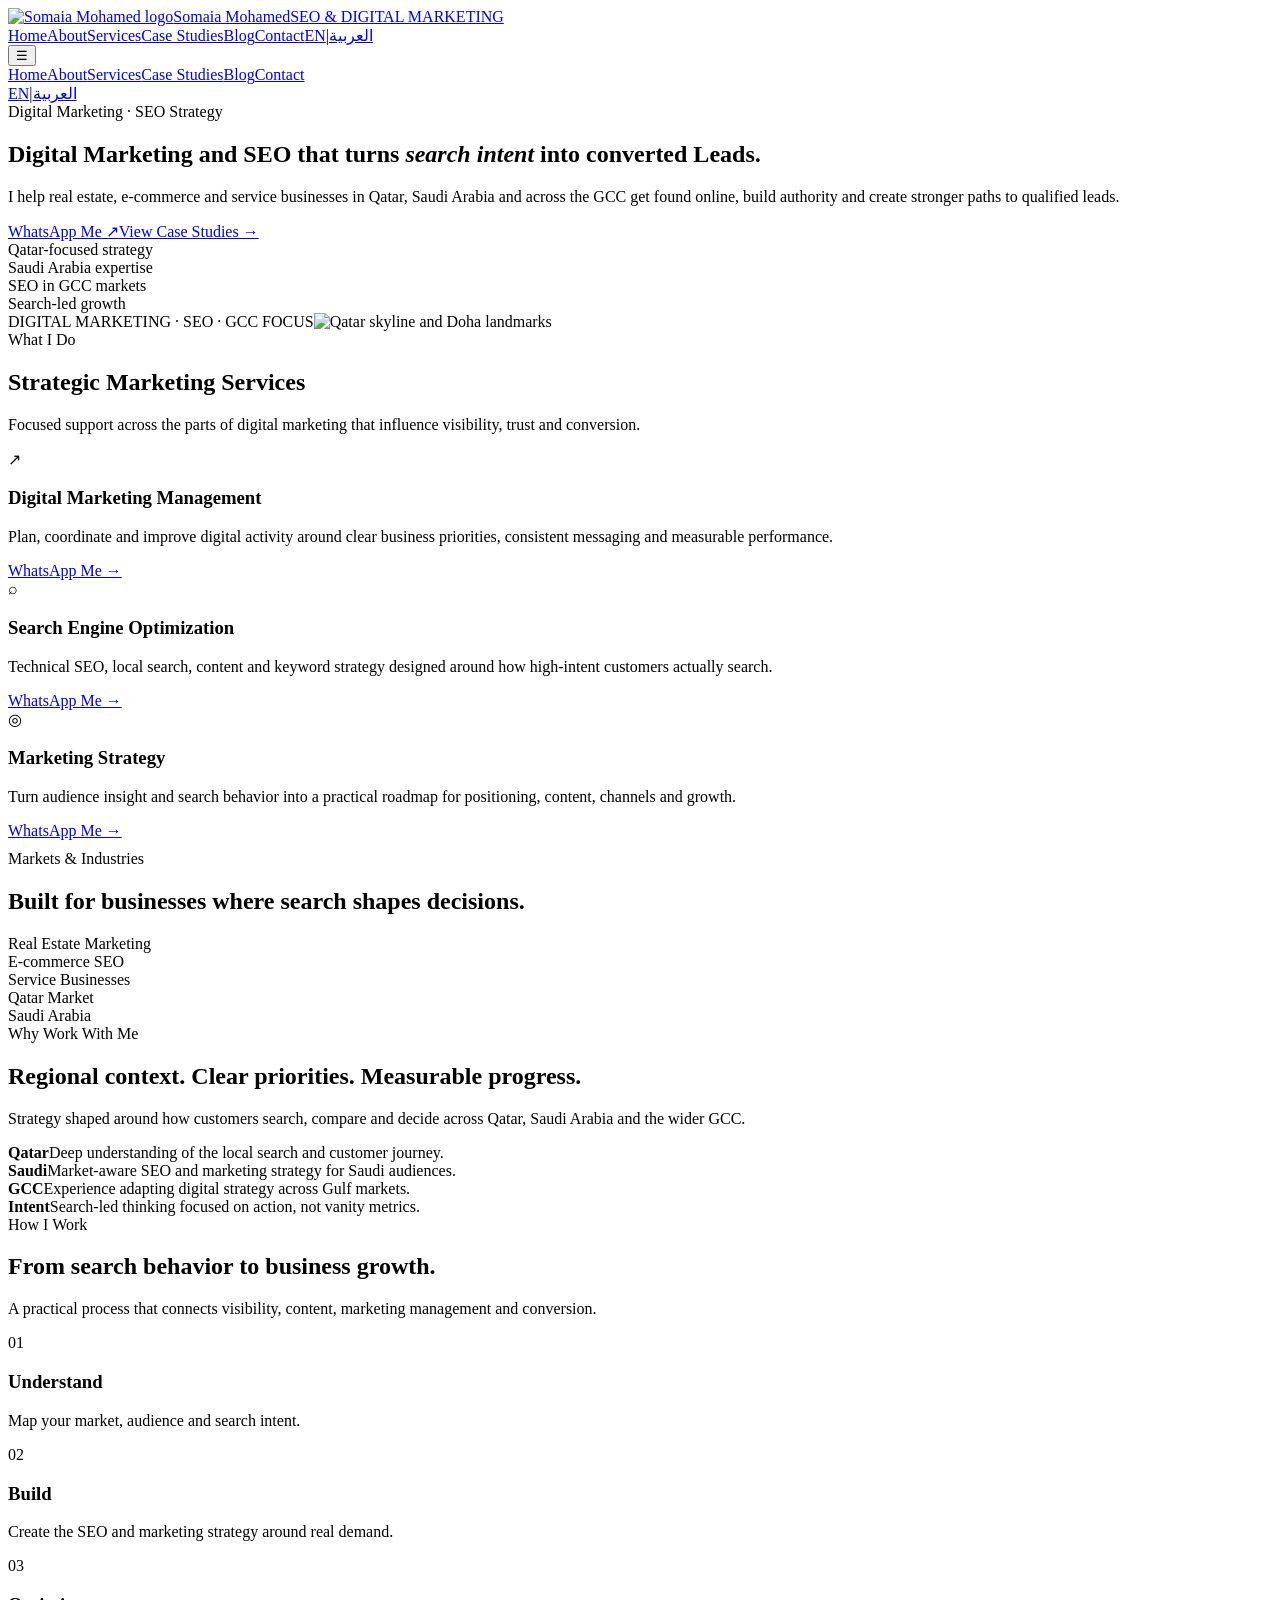
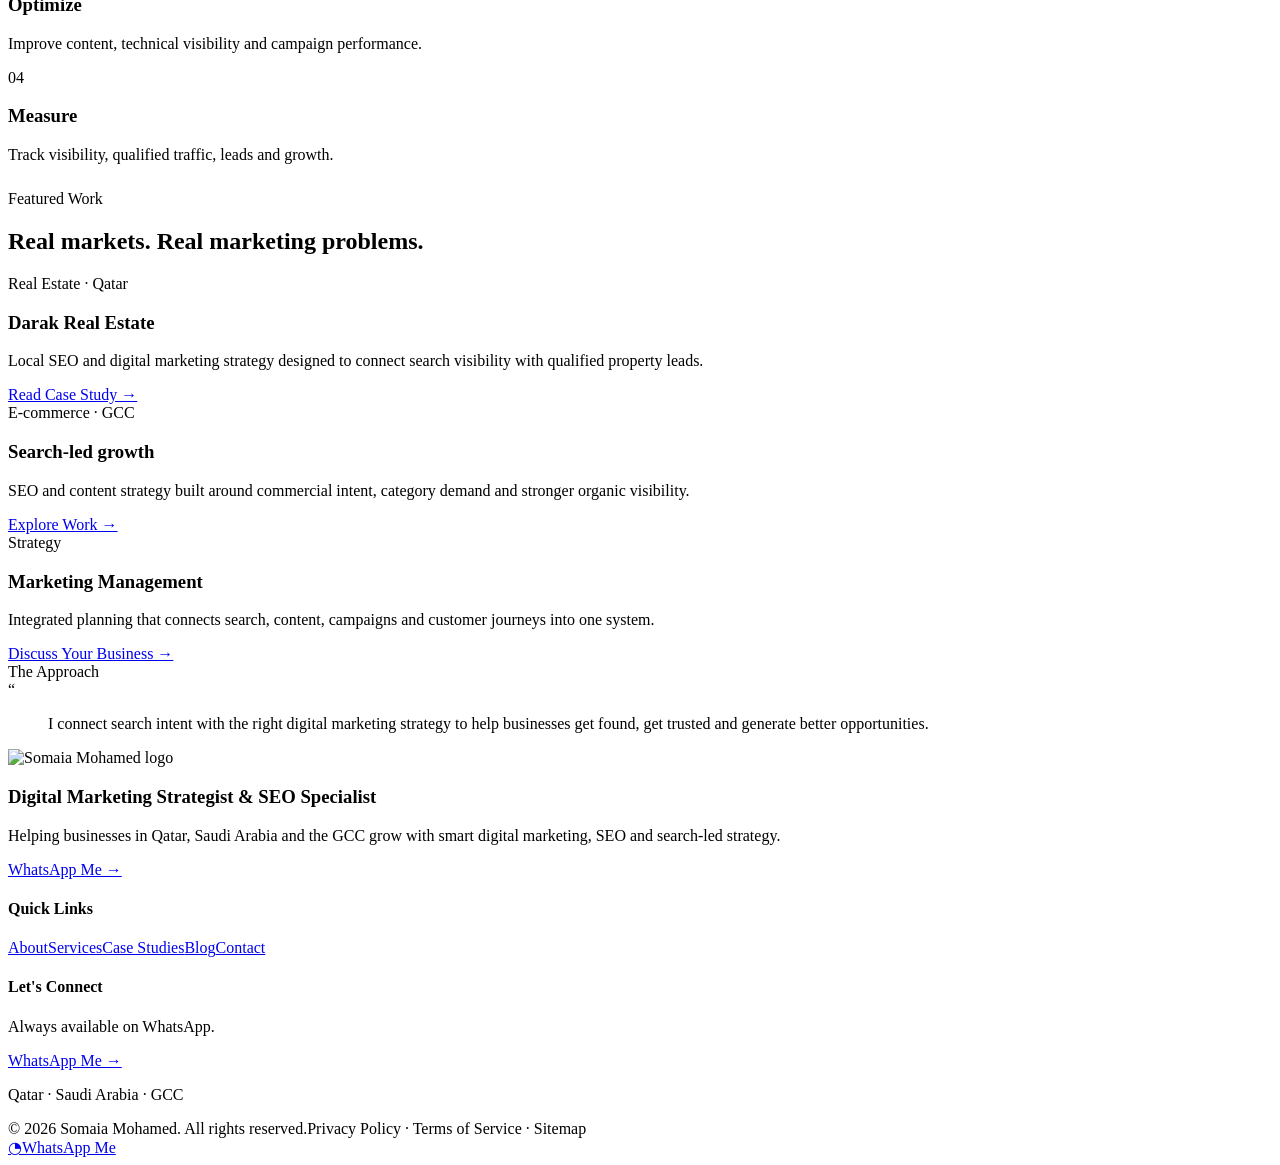
==== index.html @ 25e23358 "Add files via upload" ====
<!DOCTYPE html>
<html dir="ltr" lang="en"><head><meta charset="utf-8"/><meta content="width=device-width,initial-scale=1" name="viewport"/><title>Somaia Mohamed · Digital Marketing &amp; SEO</title><meta content="Digital Marketing Specialist experienced in Qatar and Saudi Arabia. SEO in GCC, real estate marketing, e-commerce SEO and marketing management focused on search intent and qualified leads." name="description"/><meta content="e24Axtdung1teUWZf1B8F5zy9ya158HYqXwpYfRYWtg" name="google-site-verification"/><link href="https://fonts.googleapis.com" rel="preconnect"/><link crossorigin="" href="https://fonts.gstatic.com" rel="preconnect"/><link href="https://fonts.googleapis.com/css2?family=Cormorant+Garamond:wght@500;600;700&amp;family=Manrope:wght@400;500;600;700&amp;family=Noto+Kufi+Arabic:wght@400;500;600;700&amp;family=Noto+Naskh+Arabic:wght@500;600;700&amp;display=swap" rel="stylesheet"/><link href="assets/style.css" rel="stylesheet"/></head><body class="ltr page-home">
<header class="site-header"><div class="container header-inner">
<a aria-label="Somaia Mohamed" class="brand" href="index.html"><img alt="Somaia Mohamed logo" src="assets/logo.png"/><span class="brand-copy"><span class="brand-name">Somaia Mohamed</span><span class="brand-sub">SEO &amp; DIGITAL MARKETING</span></span></a>
<nav class="desktop-nav"><a class="active" href="index.html">Home</a><a class="" href="about.html">About</a><a class="" href="services.html">Services</a><a class="" href="case-studies.html">Case Studies</a><a class="" href="blog.html">Blog</a><a class="" href="contact.html">Contact</a><span class="lang"><a class="active" href="index.html">EN</a><span class="sep">|</span><a href="ar/index.html">العربية</a></span></nav><button aria-expanded="false" aria-label="Open menu" class="menu-trigger">☰</button></div>
<nav class="mobile-nav"><a class="active" href="index.html">Home</a><a class="" href="about.html">About</a><a class="" href="services.html">Services</a><a class="" href="case-studies.html">Case Studies</a><a class="" href="blog.html">Blog</a><a class="" href="contact.html">Contact</a><div class="mobile-lang"><a href="index.html">EN</a><span>|</span><a href="ar/index.html">العربية</a></div></nav></header>
<main>
<section class="hero"><div class="container hero-grid">
<div class="hero-copy reveal"><span class="eyebrow">Digital Marketing · SEO Strategy</span>
<h1>Digital Marketing and SEO that turns <em>search intent</em> into converted Leads.</h1>
<p class="lede">I help real estate, e-commerce and service businesses in Qatar, Saudi Arabia and across the GCC get found online, build authority and create stronger paths to qualified leads.</p>
<div class="hero-actions"><a class="btn btn-gold" href="https://wa.me/201145654675" rel="noopener" target="_blank">WhatsApp Me ↗</a><a class="btn-link" href="case-studies.html">View Case Studies →</a></div>
<div class="quick-strip"><div><span class="dot"></span>Qatar-focused strategy</div><div><span class="dot"></span>Saudi Arabia expertise</div><div><span class="dot"></span>SEO in GCC markets</div><div><span class="dot"></span>Search-led growth</div></div>
</div>
<div class="hero-visual reveal delay-2"><span class="orbit-label">DIGITAL MARKETING · SEO · GCC FOCUS</span><img alt="Qatar skyline and Doha landmarks" src="assets/qatar-evening.jpg"/></div>
</div></section>
<section class="section reveal"><div class="container"><div class="section-head"><span class="eyebrow">What I Do</span><h2>Strategic Marketing Services</h2><p>Focused support across the parts of digital marketing that influence visibility, trust and conversion.</p></div>
<div class="cards">
<article class="card reveal"><div class="card-icon">↗</div><h3>Digital Marketing Management</h3><p>Plan, coordinate and improve digital activity around clear business priorities, consistent messaging and measurable performance.</p><a class="card-link" href="https://wa.me/201145654675" rel="noopener" target="_blank">WhatsApp Me →</a></article>
<article class="card reveal delay-1"><div class="card-icon">⌕</div><h3>Search Engine Optimization</h3><p>Technical SEO, local search, content and keyword strategy designed around how high-intent customers actually search.</p><a class="card-link" href="https://wa.me/201145654675" rel="noopener" target="_blank">WhatsApp Me →</a></article>
<article class="card reveal delay-2"><div class="card-icon">◎</div><h3>Marketing Strategy</h3><p>Turn audience insight and search behavior into a practical roadmap for positioning, content, channels and growth.</p><a class="card-link" href="https://wa.me/201145654675" rel="noopener" target="_blank">WhatsApp Me →</a></article>
</div></div></section>
<section class="section" style="padding-top:10px"><div class="container"><div class="section-head"><span class="eyebrow">Markets &amp; Industries</span><h2>Built for businesses where search shapes decisions.</h2></div>
<div class="industry-grid reveal"><div class="industry">Real Estate Marketing</div><div class="industry">E-commerce SEO</div><div class="industry">Service Businesses</div><div class="industry">Qatar Market</div><div class="industry">Saudi Arabia</div></div></div></section>
<section class="section dark-section"><div class="container"><div class="section-head reveal"><span class="eyebrow">Why Work With Me</span><h2>Regional context. Clear priorities. Measurable progress.</h2><p>Strategy shaped around how customers search, compare and decide across Qatar, Saudi Arabia and the wider GCC.</p></div>
<div class="stats reveal"><div class="stat"><strong>Qatar</strong><span>Deep understanding of the local search and customer journey.</span></div><div class="stat"><strong>Saudi</strong><span>Market-aware SEO and marketing strategy for Saudi audiences.</span></div><div class="stat"><strong>GCC</strong><span>Experience adapting digital strategy across Gulf markets.</span></div><div class="stat"><strong>Intent</strong><span>Search-led thinking focused on action, not vanity metrics.</span></div></div></div></section>
<section class="section reveal"><div class="container"><div class="section-head"><span class="eyebrow">How I Work</span><h2>From search behavior to business growth.</h2><p>A practical process that connects visibility, content, marketing management and conversion.</p></div>
<div class="process"><div class="process-item"><span class="process-num">01</span><h3>Understand</h3><p>Map your market, audience and search intent.</p></div><div class="process-item"><span class="process-num">02</span><h3>Build</h3><p>Create the SEO and marketing strategy around real demand.</p></div><div class="process-item"><span class="process-num">03</span><h3>Optimize</h3><p>Improve content, technical visibility and campaign performance.</p></div><div class="process-item"><span class="process-num">04</span><h3>Measure</h3><p>Track visibility, qualified traffic, leads and growth.</p></div></div></div></section>
<section class="section" style="padding-top:10px"><div class="container"><div class="section-head reveal"><span class="eyebrow">Featured Work</span><h2>Real markets. Real marketing problems.</h2></div><div class="case-grid">
<article class="case-card reveal"><span class="tag">Real Estate · Qatar</span><h3>Darak Real Estate</h3><p>Local SEO and digital marketing strategy designed to connect search visibility with qualified property leads.</p><a class="card-link" href="case-studies.html">Read Case Study →</a></article>
<article class="case-card reveal delay-1"><span class="tag">E-commerce · GCC</span><h3>Search-led growth</h3><p>SEO and content strategy built around commercial intent, category demand and stronger organic visibility.</p><a class="card-link" href="case-studies.html">Explore Work →</a></article>
<article class="case-card reveal delay-2"><span class="tag">Strategy</span><h3>Marketing Management</h3><p>Integrated planning that connects search, content, campaigns and customer journeys into one system.</p><a class="card-link" href="contact.html">Discuss Your Business →</a></article>
</div></div></section>
<section class="section"><div class="container"><div class="quote-panel reveal"><div><span class="eyebrow">The Approach</span><div class="quote-mark">“</div></div><blockquote>I connect search intent with the right digital marketing strategy to help businesses get found, get trusted and generate better opportunities.</blockquote></div></div></section>
</main><footer class="footer"><div class="container footer-main">
<div class="footer-brand"><img alt="Somaia Mohamed logo" src="assets/logo.png"/><h3>Digital Marketing Strategist &amp; SEO Specialist</h3><p>Helping businesses in Qatar, Saudi Arabia and the GCC grow with smart digital marketing, SEO and search-led strategy.</p><a class="footer-whatsapp" href="https://wa.me/201145654675" rel="noopener" target="_blank">WhatsApp Me →</a></div>
<div><h4>Quick Links</h4><div class="footer-links"><a href="about.html">About</a><a href="services.html">Services</a><a href="case-studies.html">Case Studies</a><a href="blog.html">Blog</a><a href="contact.html">Contact</a></div></div>
<div><h4>Let's Connect</h4><p>Always available on WhatsApp.</p><a class="footer-whatsapp" href="https://wa.me/201145654675" rel="noopener" target="_blank">WhatsApp Me →</a><p>Qatar · Saudi Arabia · GCC</p></div>
</div><div class="footer-bottom"><div class="container"><span>© 2026 Somaia Mohamed. All rights reserved.</span><span>Privacy Policy · Terms of Service · Sitemap</span></div></div></footer>
<a aria-label="Contact Now on WhatsApp" class="floating-contact" href="https://wa.me/201145654675" rel="noopener" target="_blank"><span class="wa">◔</span><span>WhatsApp Me</span></a>
<script defer="True" src="assets/script.js"></script></body></html>
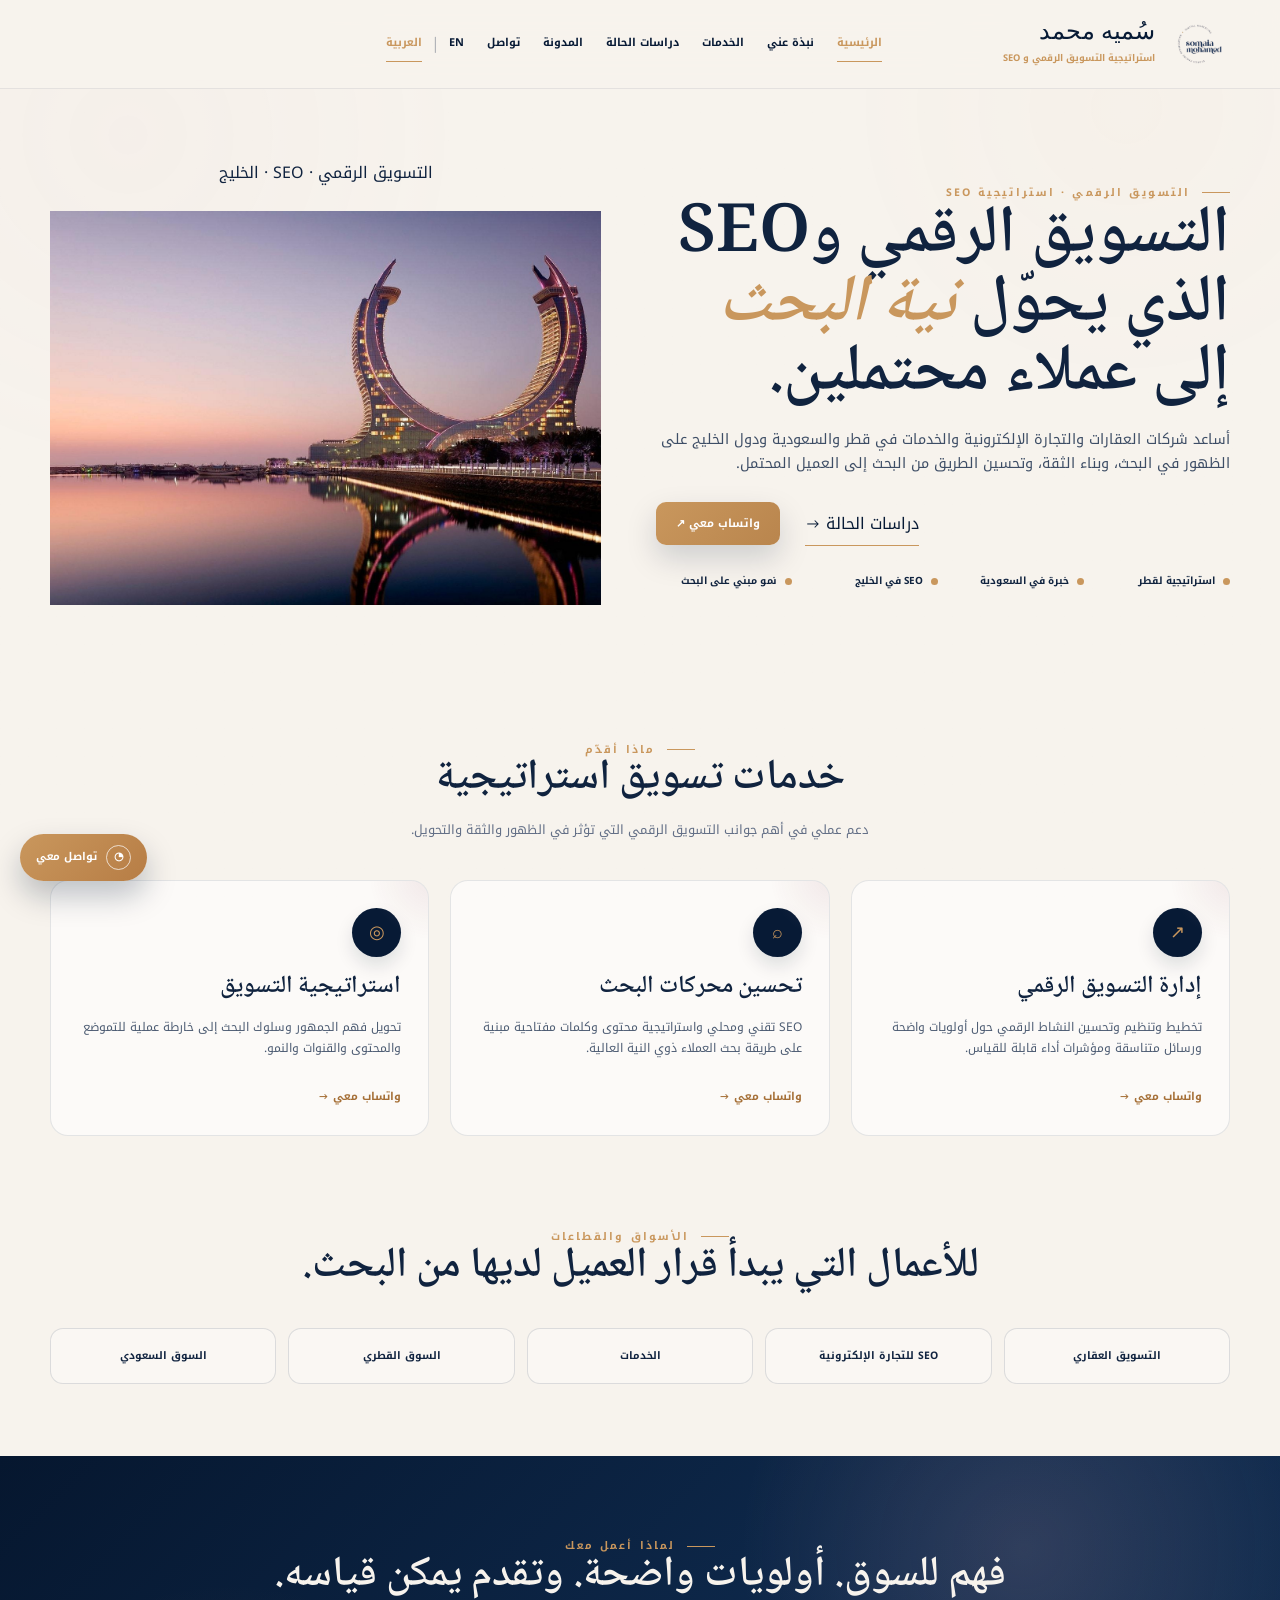
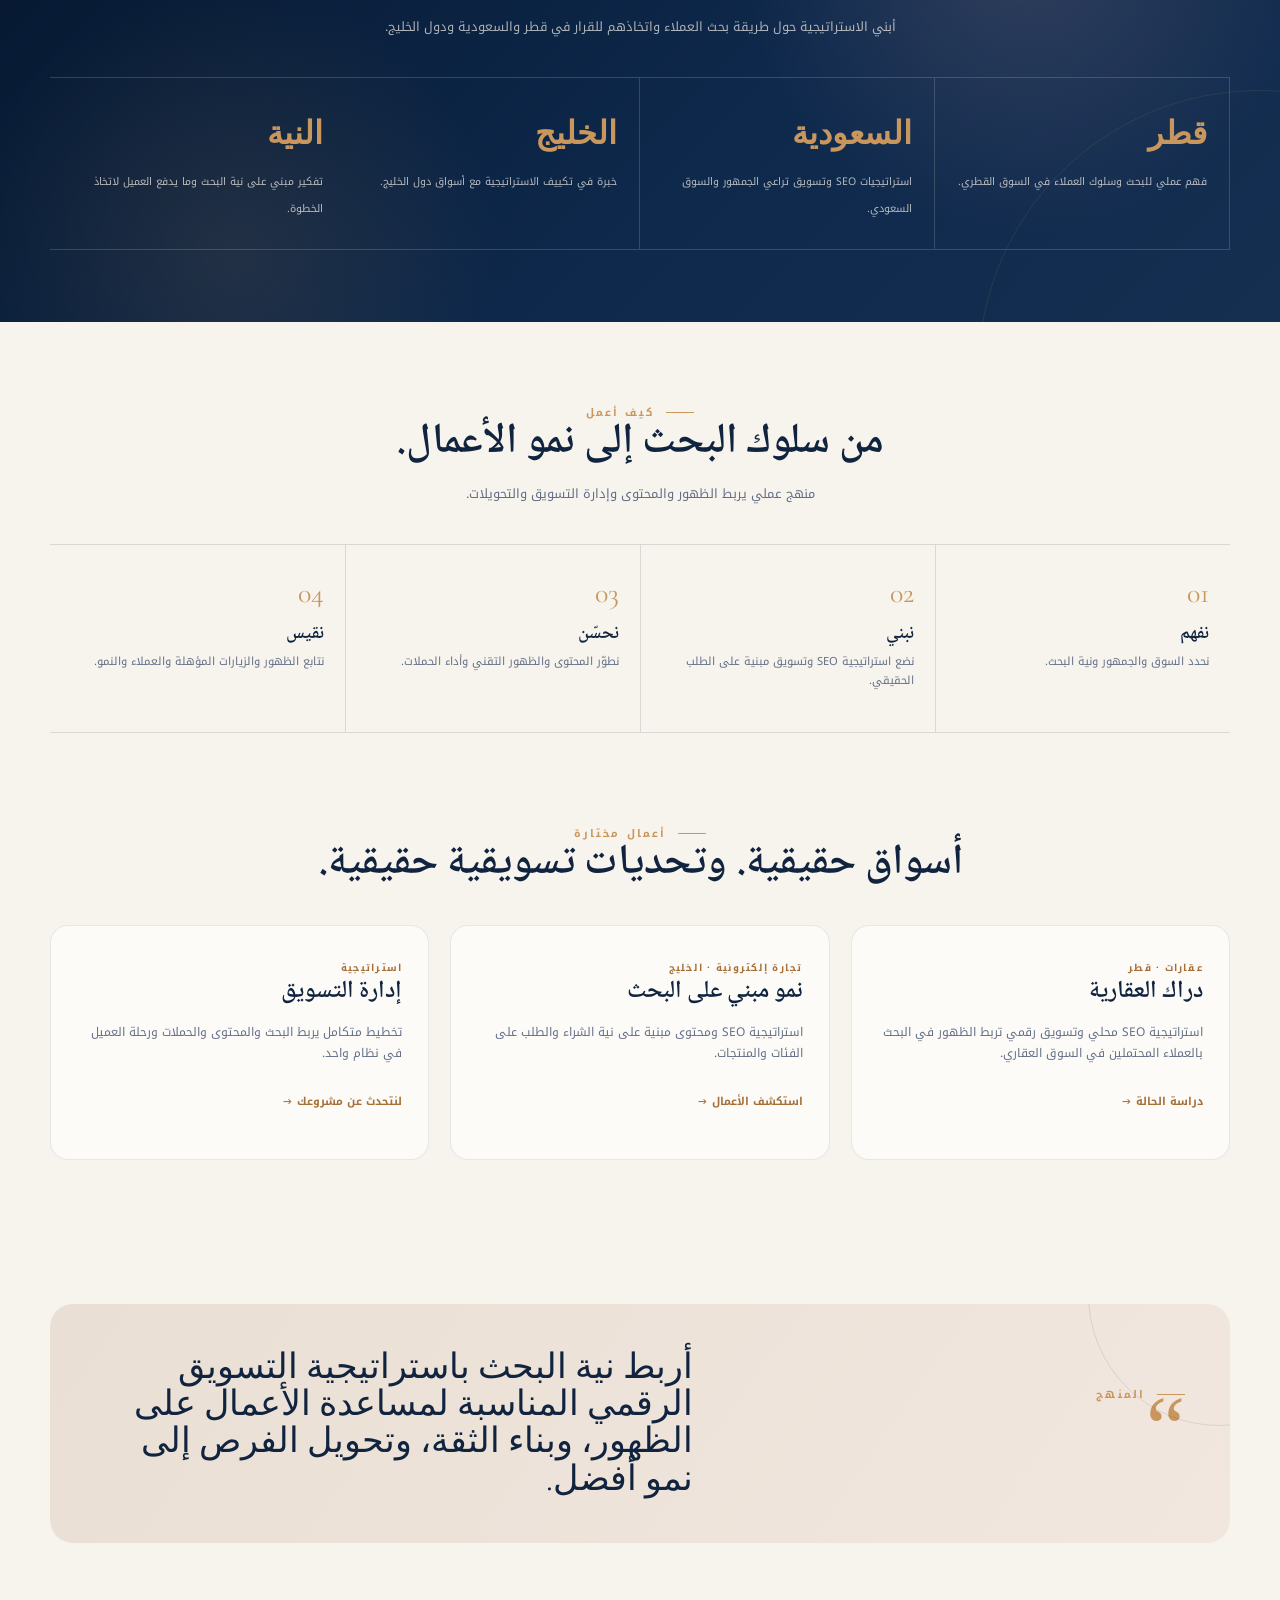
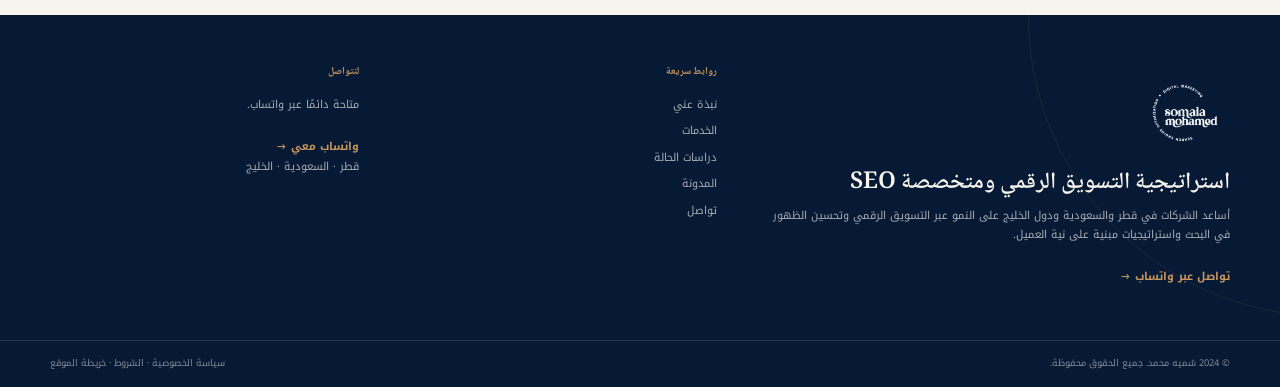
==== commit e09e8e3f: "Add files via upload" ====
--- a/index.html
+++ b/index.html
@@ -1,41 +1,69 @@
 <!DOCTYPE html>
-<html dir="ltr" lang="en"><head><meta charset="utf-8"/><meta content="width=device-width,initial-scale=1" name="viewport"/><title>Somaia Mohamed · Digital Marketing &amp; SEO</title><meta content="Digital Marketing Specialist experienced in Qatar and Saudi Arabia. SEO in GCC, real estate marketing, e-commerce SEO and marketing management focused on search intent and qualified leads." name="description"/><meta content="e24Axtdung1teUWZf1B8F5zy9ya158HYqXwpYfRYWtg" name="google-site-verification"/><link href="https://fonts.googleapis.com" rel="preconnect"/><link crossorigin="" href="https://fonts.gstatic.com" rel="preconnect"/><link href="https://fonts.googleapis.com/css2?family=Cormorant+Garamond:wght@500;600;700&amp;family=Manrope:wght@400;500;600;700&amp;family=Noto+Kufi+Arabic:wght@400;500;600;700&amp;family=Noto+Naskh+Arabic:wght@500;600;700&amp;display=swap" rel="stylesheet"/><link href="assets/style.css" rel="stylesheet"/></head><body class="ltr page-home">
-<header class="site-header"><div class="container header-inner">
-<a aria-label="Somaia Mohamed" class="brand" href="index.html"><img alt="Somaia Mohamed logo" src="assets/logo.png"/><span class="brand-copy"><span class="brand-name">Somaia Mohamed</span><span class="brand-sub">SEO &amp; DIGITAL MARKETING</span></span></a>
-<nav class="desktop-nav"><a class="active" href="index.html">Home</a><a class="" href="about.html">About</a><a class="" href="services.html">Services</a><a class="" href="case-studies.html">Case Studies</a><a class="" href="blog.html">Blog</a><a class="" href="contact.html">Contact</a><span class="lang"><a class="active" href="index.html">EN</a><span class="sep">|</span><a href="ar/index.html">العربية</a></span></nav><button aria-expanded="false" aria-label="Open menu" class="menu-trigger">☰</button></div>
-<nav class="mobile-nav"><a class="active" href="index.html">Home</a><a class="" href="about.html">About</a><a class="" href="services.html">Services</a><a class="" href="case-studies.html">Case Studies</a><a class="" href="blog.html">Blog</a><a class="" href="contact.html">Contact</a><div class="mobile-lang"><a href="index.html">EN</a><span>|</span><a href="ar/index.html">العربية</a></div></nav></header>
-<main>
+
+<html dir="rtl" lang="ar"><head><meta charset="utf-8"/><meta content="width=device-width,initial-scale=1" name="viewport"/><title>سُميه · التسويق الرقمي وSEO</title><meta content="سُميه متخصصة في التسويق الرقمي وSEO بخبرة في قطر والسعودية ودول الخليج، مع تركيز على التسويق العقاري وSEO للتجارة الإلكترونية وإدارة التسويق." name="description"/><meta content="e24Axtdung1teUWZf1B8F5zy9ya158HYqXwpYfRYWtg" name="google-site-verification"/><link href="https://fonts.googleapis.com" rel="preconnect"/><link crossorigin="" href="https://fonts.gstatic.com" rel="preconnect"/><link href="https://fonts.googleapis.com/css2?family=Cormorant+Garamond:wght@500;600;700&amp;family=Manrope:wght@400;500;600;700&amp;family=Noto+Kufi+Arabic:wght@400;500;600;700&amp;family=Noto+Naskh+Arabic:wght@500;600;700&amp;display=swap" rel="stylesheet"/><style>
+
+:root{--navy:#071a35;--navy2:#0d2749;--ink:#10233f;--cream:#f7f3ed;--paper:#fbf8f4;--sand:#eadfd4;--gold:#c9975d;--rose:#c79aa4;--muted:#647087;--line:rgba(16,35,63,.13);--white:#fff;--max:1180px}
+*{box-sizing:border-box}html{scroll-behavior:smooth}body{margin:0;background:var(--cream);color:var(--ink);font-family:'Manrope',Arial,sans-serif;line-height:1.7;-webkit-font-smoothing:antialiased;overflow-x:hidden}body:before{content:"";position:fixed;inset:0;pointer-events:none;z-index:-1;opacity:.18;background:radial-gradient(circle at 10% 15%,rgba(199,154,164,.18),transparent 26%),radial-gradient(circle at 88% 12%,rgba(201,151,93,.12),transparent 23%),linear-gradient(115deg,rgba(7,26,53,.025) 1px,transparent 1px);background-size:auto,auto,28px 28px}a{color:inherit;text-decoration:none}img{max-width:100%;display:block}button{font:inherit}.container{width:min(var(--max),calc(100% - 56px));margin:auto}
+h1,h2,h3,h4{font-family:'Cormorant Garamond',Georgia,serif;line-height:1.04;font-weight:600;letter-spacing:-.025em;margin:0 0 18px}h1{font-size:clamp(3rem,5.2vw,5.1rem)}h2{font-size:clamp(2rem,3.3vw,3.15rem)}h3{font-size:clamp(1.35rem,1.9vw,1.65rem)}p{margin:0 0 17px}.eyebrow{display:inline-flex;align-items:center;gap:12px;color:var(--gold);font-size:.66rem;font-weight:700;letter-spacing:.2em;text-transform:uppercase}.eyebrow:before{content:"";width:28px;height:1px;background:var(--gold)}
+.site-header{position:sticky;top:0;z-index:100;background:rgba(247,243,237,.88);backdrop-filter:blur(18px);border-bottom:1px solid rgba(16,35,63,.08)}.header-inner{min-height:88px;display:flex;align-items:center;gap:28px}.brand{display:flex;align-items:center;gap:13px;min-width:320px}.brand img{width:62px;height:62px;object-fit:contain}.brand-copy{display:flex;flex-direction:column}.brand-name{font-family:'Cormorant Garamond',Georgia,serif;font-size:1.48rem;line-height:.9;color:var(--navy)}.brand-sub{font-size:.58rem;font-weight:700;letter-spacing:.17em;color:var(--gold);margin-top:8px}.desktop-nav{display:flex;align-items:center;justify-content:flex-end;gap:23px;flex:1}.desktop-nav a{font-size:.68rem;font-weight:700;color:var(--navy);padding:8px 0;border-bottom:1px solid transparent;transition:.25s;white-space:nowrap}.desktop-nav a:hover,.desktop-nav a.active{color:var(--gold);border-color:var(--gold)}.lang{display:flex;gap:9px;align-items:center;margin-left:2px}.lang .sep{opacity:.3}.menu-trigger{display:none;border:0;background:var(--navy);color:var(--cream);border-radius:50%;width:42px;height:42px}.mobile-nav{display:none}
+.hero{padding:58px 0 42px;position:relative;overflow:hidden}.hero-grid{display:grid;grid-template-columns:1.02fr .98fr;gap:55px;align-items:center}.hero-copy{position:relative;z-index:3}.hero h1{max-width:650px}.hero h1 em{color:var(--gold);font-style:italic}.lede{max-width:650px;font-size:.9rem;color:#3e4e66}.hero-actions{display:flex;gap:25px;align-items:center;margin-top:25px}.btn{display:inline-flex;align-items:center;justify-content:center;gap:10px;border-radius:10px;padding:12px 20px;font-size:.7rem;font-weight:700;transition:.25s}.btn-gold{background:linear-gradient(135deg,var(--gold),#b9854d);color:#fff;box-shadow:0 13px 30px rgba(7,26,53,.17)}.btn-gold:hover{transform:translateY(-3px);box-shadow:0 18px 34px rgba(7,26,53,.22)}.btn-link{color:var(--navy);border-bottom:1px solid var(--gold);border-radius:0;padding:8px 0}.btn-link:hover{color:var(--gold)}
+.hero-visual{min-height:470px;position:relative;display:grid;place-items:center}.hero-photo-frame{width:min(470px,100%);height:430px;border-radius:46% 46% 14px 14px;overflow:hidden;position:relative;z-index:2;border:9px solid rgba(247,243,237,.82);box-shadow:0 28px 65px rgba(7,26,53,.22)}.hero-photo-frame:after{content:"";position:absolute;inset:0;background:linear-gradient(180deg,rgba(7,26,53,.04),rgba(7,26,53,.38))}.hero-photo-frame img{width:100%;height:100%;object-fit:cover;object-position:center}.photo-caption{position:absolute;z-index:5;left:5%;bottom:7%;background:rgba(7,26,53,.83);color:#fff;padding:12px 17px;border-left:2px solid var(--gold);display:flex;flex-direction:column;min-width:180px}.photo-caption strong{font-family:'Cormorant Garamond',serif;font-size:1.3rem}.photo-caption span{font-size:.56rem;letter-spacing:.08em;text-transform:uppercase;color:rgba(255,255,255,.72)}.orbit{position:absolute;border:1px solid rgba(199,151,93,.32);border-radius:50%;pointer-events:none}.orbit-one{width:500px;height:500px;right:-12%;top:-5%;animation:spin 26s linear infinite}.orbit-two{width:370px;height:370px;right:5%;top:8%;border-color:rgba(199,154,164,.25);animation:spin 19s linear infinite reverse}.vertical-note{position:absolute;right:-1%;top:29%;font-size:.54rem;letter-spacing:.2em;color:rgba(16,35,63,.45);writing-mode:vertical-rl;transform:rotate(180deg)}
+.hero-pills{display:flex;flex-wrap:wrap;gap:9px;margin-top:27px}.hero-pills span{font-size:.6rem;font-weight:700;padding:8px 11px;border:1px solid var(--line);background:rgba(255,255,255,.34);border-radius:999px}.quick-strip{display:grid;grid-template-columns:repeat(4,1fr);gap:10px;margin-top:27px}.quick-strip div{font-size:.62rem;font-weight:700;display:flex;align-items:center;gap:8px}.dot{width:7px;height:7px;border-radius:50%;background:var(--gold);flex:none}
+.trust-bar{padding:0 0 55px}.trust-inner{background:linear-gradient(100deg,rgba(234,223,212,.86),rgba(255,255,255,.4));border:1px solid rgba(16,35,63,.08);border-radius:18px;padding:18px 22px;display:flex;align-items:center;gap:28px;box-shadow:0 12px 28px rgba(7,26,53,.05)}.trust-title{font-family:'Cormorant Garamond',serif;font-size:1.1rem;line-height:1.1;max-width:220px}.trust-items{display:grid;grid-template-columns:repeat(5,1fr);gap:10px;flex:1}.trust-items span{font-size:.62rem;font-weight:700;text-align:center;padding:8px;border-left:1px solid var(--line)}
+.section{padding:72px 0}.soft-section{background:linear-gradient(180deg,rgba(234,223,212,.2),transparent)}.section-head{max-width:760px;margin:0 auto 38px;text-align:center}.section-head p{color:var(--muted);font-size:.8rem}.section-head-row{display:flex;align-items:end;justify-content:space-between;gap:25px;text-align:left;max-width:none}.section-head-row h2{max-width:650px}.cards{display:grid;grid-template-columns:repeat(3,1fr);gap:21px}.card{background:rgba(255,255,255,.6);border:1px solid rgba(16,35,63,.1);border-radius:18px;padding:27px;min-height:250px;position:relative;overflow:hidden;transition:.28s}.card:after{content:"";position:absolute;width:130px;height:130px;border-radius:50%;right:-70px;top:-70px;background:radial-gradient(circle,rgba(199,154,164,.2),transparent 70%)}.card:hover{transform:translateY(-7px);box-shadow:0 20px 42px rgba(7,26,53,.1);border-color:rgba(201,151,93,.58)}.card-icon{width:49px;height:49px;border-radius:50%;background:var(--navy);color:var(--gold);display:grid;place-items:center;margin-bottom:17px;font-size:1.1rem;box-shadow:0 9px 18px rgba(7,26,53,.12)}.card p{font-size:.75rem;color:#4c5b72}.card-link{display:inline-block;margin-top:13px;color:#a56f37;font-size:.68rem;font-weight:700}
+.industry-grid{display:grid;grid-template-columns:repeat(5,1fr);gap:12px}.industry{padding:18px 12px;border:1px solid var(--line);border-radius:13px;text-align:center;font-size:.65rem;font-weight:700;background:rgba(255,255,255,.34);transition:.25s}.industry:hover{background:var(--sand);transform:translateY(-3px)}
+.dark-section{background:linear-gradient(135deg,#06172f,#0e294c 58%,#152f51);color:var(--cream);position:relative;overflow:hidden}.dark-section:before{content:"";position:absolute;inset:0;background:radial-gradient(circle at 80% 20%,rgba(199,154,164,.18),transparent 26%),radial-gradient(circle at 18% 85%,rgba(201,151,93,.12),transparent 24%)}.dark-section:after{content:"";position:absolute;width:560px;height:560px;border:1px solid rgba(201,151,93,.12);border-radius:50%;right:-260px;bottom:-330px}.dark-section>*{position:relative;z-index:1}.dark-section .section-head p{color:rgba(247,243,237,.68)}.stats{display:grid;grid-template-columns:repeat(4,1fr);border-top:1px solid rgba(247,243,237,.17);border-bottom:1px solid rgba(247,243,237,.17)}.stat{padding:29px 22px;border-right:1px solid rgba(247,243,237,.17)}.stat:last-child{border-right:0}.stat strong{display:block;font-family:'Cormorant Garamond',serif;font-size:2rem;color:var(--gold);margin-bottom:5px}.stat span{font-size:.66rem;color:rgba(247,243,237,.72)}
+.process{display:grid;grid-template-columns:repeat(4,1fr);border-top:1px solid var(--line);border-bottom:1px solid var(--line)}.process-item{padding:25px 21px;border-right:1px solid var(--line)}.process-item:last-child{border-right:0}.process-num{font-family:'Cormorant Garamond',serif;color:var(--gold);font-size:1.75rem}.process h3{font-size:1.15rem;margin:8px 0}.process p{font-size:.7rem;color:var(--muted)}
+.case-grid{display:grid;grid-template-columns:repeat(3,1fr);gap:21px}.case-grid-large{grid-template-columns:repeat(3,1fr)}.case-card{padding:26px;border-radius:18px;background:rgba(255,255,255,.63);border:1px solid rgba(16,35,63,.09);transition:.27s;min-height:235px}.case-card:hover{transform:translateY(-6px);box-shadow:0 18px 38px rgba(7,26,53,.09)}.case-card .tag{color:#a56f37;font-size:.6rem;font-weight:700;letter-spacing:.13em;text-transform:uppercase}.case-card p{font-size:.75rem;color:var(--muted)}.case-index{font-family:'Cormorant Garamond',serif;color:var(--gold);font-size:2rem}.case-card a{color:#a56f37;font-size:.68rem;font-weight:700}.case-image{height:170px;margin:-26px -26px 21px;overflow:hidden;position:relative}.case-image:after{content:"";position:absolute;inset:0;background:linear-gradient(180deg,transparent 35%,rgba(7,26,53,.64))}.case-image img{width:100%;height:100%;object-fit:cover}.case-image span{position:absolute;z-index:2;left:15px;bottom:13px;color:#fff;font-size:.58rem;font-weight:700;letter-spacing:.12em;text-transform:uppercase}.case-body h3{margin-bottom:9px}.case-meta{display:flex;flex-wrap:wrap;gap:7px;margin-top:16px}.case-meta span{font-size:.57rem;padding:5px 8px;border:1px solid var(--line);border-radius:999px;color:var(--muted)}.case-cta{background:var(--navy);color:var(--cream);border-color:transparent}.case-cta p{color:rgba(247,243,237,.68)}.case-cta .eyebrow{color:var(--gold)}
+.quote-panel{background:linear-gradient(125deg,var(--sand),#f1e7df);border-radius:23px;padding:45px;display:grid;grid-template-columns:.85fr 1.15fr;gap:50px;align-items:center;position:relative;overflow:hidden}.quote-panel:after{content:"";position:absolute;width:260px;height:260px;border:1px solid rgba(7,26,53,.1);border-radius:50%;right:-120px;top:-140px}.quote-panel blockquote{font-family:'Cormorant Garamond',serif;font-size:clamp(1.7rem,2.7vw,2.5rem);line-height:1.08;margin:0;position:relative;z-index:1}.quote-mark{display:block;font-family:Georgia,serif;font-size:5.5rem;color:var(--gold);line-height:.55;margin-bottom:18px}
+.page-hero{padding:85px 0 62px;position:relative;overflow:hidden;background:linear-gradient(90deg,rgba(234,223,212,.94),rgba(247,243,237,.76)),url('qatar-evening.jpg') right center/cover no-repeat}.page-hero:after{content:"";position:absolute;width:380px;height:380px;border-radius:50%;border:1px solid rgba(199,151,93,.26);right:-120px;bottom:-250px}.page-hero .container{position:relative;z-index:1}.page-hero .lede{max-width:720px}.page-hero h1{max-width:850px}.split{display:grid;grid-template-columns:1fr 1fr;gap:55px;align-items:start}.focus-panel{background:var(--paper);border:1px solid var(--line);padding:15px;border-radius:20px;box-shadow:0 18px 40px rgba(7,26,53,.08)}.focus-photo{height:300px;overflow:hidden;border-radius:13px}.focus-photo img{width:100%;height:100%;object-fit:cover}.focus-list{display:grid;grid-template-columns:repeat(2,1fr);gap:8px;margin-top:12px}.focus-list span{font-size:.62rem;font-weight:700;padding:10px;background:var(--sand);border-radius:8px}.feature-grid{display:grid;grid-template-columns:repeat(3,1fr);gap:20px}.feature{padding:28px;border-top:2px solid var(--gold);background:rgba(255,255,255,.34)}.feature>span{font-family:'Cormorant Garamond',serif;color:var(--gold);font-size:1.8rem}.feature h3{margin:8px 0}.feature p{font-size:.72rem;color:var(--muted)}
+.blog-grid{display:grid;grid-template-columns:1.4fr .8fr .8fr;gap:20px}.blog-card{padding:25px;border:1px solid var(--line);border-radius:18px;background:rgba(255,255,255,.58);transition:.25s}.blog-card:hover{transform:translateY(-5px);box-shadow:0 18px 36px rgba(7,26,53,.08)}.blog-card.featured{grid-row:span 2;padding:0;overflow:hidden}.blog-image{height:260px;position:relative;overflow:hidden}.blog-image img{width:100%;height:100%;object-fit:cover}.blog-image:after{content:"";position:absolute;inset:0;background:linear-gradient(180deg,transparent 30%,rgba(7,26,53,.6))}.blog-image span{position:absolute;z-index:2;left:18px;bottom:16px;color:#fff;font-size:.58rem;font-weight:700;letter-spacing:.14em}.blog-body{padding:26px}.blog-body small,.blog-card>small{font-size:.58rem;font-weight:700;letter-spacing:.14em;text-transform:uppercase;color:var(--gold)}.blog-card h2{font-size:2.25rem}.blog-card h3{margin-top:12px}.blog-card p{font-size:.72rem;color:var(--muted)}.blog-card a{font-size:.66rem;color:#a56f37;font-weight:700}
+.contact-hero{padding:75px 0 68px;background:linear-gradient(125deg,#e9ded4,#f8f4ef)}.contact-grid{display:grid;grid-template-columns:1.05fr .95fr;gap:55px;align-items:center}.contact-image{height:390px;border-radius:22px;overflow:hidden;position:relative;box-shadow:0 24px 55px rgba(7,26,53,.17)}.contact-image img{width:100%;height:100%;object-fit:cover}.contact-image:after{content:"";position:absolute;inset:0;background:linear-gradient(180deg,transparent 35%,rgba(7,26,53,.65))}.contact-image div{position:absolute;z-index:2;bottom:22px;left:22px;color:#fff;display:flex;flex-direction:column}.contact-image strong{font-family:'Cormorant Garamond',serif;font-size:1.7rem}.contact-image span{font-size:.6rem;color:rgba(255,255,255,.72)}.contact-card{display:grid;grid-template-columns:1.2fr .8fr;gap:40px;align-items:center;padding:38px;background:var(--paper);border:1px solid var(--line);border-radius:20px}.contact-actions{display:flex;flex-direction:column;align-items:flex-start;gap:12px}.contact-actions span{font-size:.66rem;color:var(--muted)}
+.footer{background:var(--navy);color:var(--cream);position:relative;overflow:hidden}.footer:before{content:"";position:absolute;width:600px;height:600px;border:1px solid rgba(201,151,93,.1);border-radius:50%;right:-350px;top:-300px}.footer-main{padding:52px 0;display:grid;grid-template-columns:1.5fr 1fr 1fr;gap:50px;position:relative;z-index:1}.footer-brand img{width:92px;height:92px;filter:brightness(0) invert(1);opacity:.95}.footer h3{font-size:1.45rem;margin:12px 0}.footer h4{font-family:'Manrope',Arial,sans-serif;font-size:.64rem;font-weight:700;letter-spacing:.14em;text-transform:uppercase;color:var(--gold)}.footer p,.footer a{font-size:.68rem;color:rgba(247,243,237,.68)}.footer-links{display:grid;gap:8px}.footer-links a:hover{color:#fff}.footer-whatsapp{display:inline-flex;align-items:center;gap:8px;color:var(--gold)!important;font-weight:700}.footer-bottom{border-top:1px solid rgba(247,243,237,.12);padding:15px 0;font-size:.58rem;color:rgba(247,243,237,.52);position:relative;z-index:1}.footer-bottom .container{display:flex;justify-content:space-between;gap:20px}.floating-contact{position:fixed;right:20px;bottom:19px;z-index:120;background:linear-gradient(135deg,var(--gold),#b77d45);color:#fff;border-radius:999px;padding:11px 16px;display:flex;align-items:center;gap:9px;font-size:.67rem;font-weight:700;box-shadow:0 15px 30px rgba(7,26,53,.25);transition:.25s}.floating-contact .wa{width:25px;height:25px;border-radius:50%;border:1px solid rgba(255,255,255,.7);display:grid;place-items:center}.floating-contact:hover{transform:translateY(-3px);filter:brightness(1.05)}
+.reveal{opacity:0;transform:translateY(22px);transition:opacity .7s ease,transform .7s ease}.reveal.visible{opacity:1;transform:none}.delay-1{transition-delay:.1s}.delay-2{transition-delay:.2s}.delay-3{transition-delay:.3s}@keyframes spin{to{transform:rotate(360deg)}}
+.rtl{font-family:'Noto Kufi Arabic','Manrope',sans-serif}.rtl h1,.rtl h2,.rtl h3,.rtl h4{font-family:'Noto Naskh Arabic','Cormorant Garamond',serif;letter-spacing:0}.rtl .brand-sub{letter-spacing:0}.rtl .desktop-nav{justify-content:flex-start}.rtl .hero-grid{direction:rtl}.rtl .hero-copy{text-align:right}.rtl .hero-pills{justify-content:flex-start}.rtl .hero-actions{flex-direction:row-reverse;justify-content:flex-start}.rtl .photo-caption{left:auto;right:5%;border-left:0;border-right:2px solid var(--gold)}.rtl .vertical-note{right:auto;left:-1%;writing-mode:vertical-lr;transform:rotate(180deg)}.rtl .trust-inner{direction:rtl}.rtl .section-head-row{text-align:right}.rtl .section-head-row{flex-direction:row-reverse}.rtl .process-item{border-right:0;border-left:1px solid var(--line)}.rtl .process-item:last-child{border-left:0}.rtl .case-image span{left:auto;right:15px}.rtl .case-cta{text-align:right}.rtl .footer-main{direction:rtl}.rtl .footer-bottom .container{direction:rtl}.rtl .floating-contact{right:auto;left:20px}.rtl .focus-list{direction:rtl}.rtl .contact-grid{direction:rtl}.rtl .contact-actions{align-items:flex-start}.rtl .contact-image div{left:auto;right:22px}.rtl .contact-card{direction:rtl}
+@media(max-width:1000px){.brand{min-width:240px}.desktop-nav{gap:14px}.hero-grid{gap:30px}.hero-photo-frame{height:390px}.trust-inner{flex-direction:column;align-items:stretch}.trust-title{max-width:none}.trust-items{width:100%}.cards,.case-grid,.case-grid-large{grid-template-columns:repeat(2,1fr)}.industry-grid{grid-template-columns:repeat(3,1fr)}.blog-grid{grid-template-columns:1fr 1fr}.blog-card.featured{grid-row:auto;grid-column:1/-1}.contact-grid{gap:30px}}
+@media(max-width:780px){.container{width:min(var(--max),calc(100% - 34px))}.header-inner{min-height:74px}.brand img{width:50px;height:50px}.brand-name{font-size:1.18rem}.brand-sub{font-size:.47rem}.desktop-nav{display:none}.menu-trigger{display:block;margin-left:auto}.mobile-nav{position:absolute;top:74px;left:0;right:0;background:rgba(247,243,237,.98);border-bottom:1px solid var(--line);padding:12px 17px;display:none;box-shadow:0 16px 28px rgba(7,26,53,.08)}.mobile-nav.open{display:grid;gap:2px}.mobile-nav a{font-size:.72rem;font-weight:700;padding:10px;border-radius:8px}.mobile-nav a.active{background:var(--sand);color:#a56f37}.mobile-lang{display:flex;gap:8px;padding:10px;border-top:1px solid var(--line);margin-top:5px;font-size:.68rem;font-weight:700}.hero{padding:40px 0 30px}.hero-grid,.split,.contact-grid,.contact-card{grid-template-columns:1fr}.hero-copy{order:2}.hero-visual{order:1;min-height:350px}.hero-photo-frame{width:100%;height:335px;border-radius:36px 36px 12px 12px}.orbit-one{width:360px;height:360px;right:-16%;top:0}.orbit-two{width:285px;height:285px;right:4%;top:8%}.vertical-note{display:none}.hero h1{font-size:clamp(2.7rem,12vw,4rem)}.lede{font-size:.8rem}.hero-actions{flex-wrap:wrap;gap:17px}.quick-strip{grid-template-columns:repeat(2,1fr)}.hero-pills{gap:7px}.trust-bar{padding-bottom:35px}.trust-items{grid-template-columns:repeat(2,1fr)}.trust-items span:nth-child(odd){border-left:0}.section{padding:54px 0}.section-head-row{align-items:flex-start;flex-direction:column}.cards,.case-grid,.case-grid-large,.feature-grid,.stats,.process,.blog-grid{grid-template-columns:1fr}.stat{border-right:0;border-bottom:1px solid rgba(247,243,237,.17)}.stat:last-child{border-bottom:0}.process-item{border-right:0;border-bottom:1px solid var(--line)}.process-item:last-child{border-bottom:0}.rtl .process-item{border-left:0}.industry-grid{grid-template-columns:repeat(2,1fr)}.quote-panel{grid-template-columns:1fr;padding:30px;gap:22px}.page-hero{padding:60px 0 48px;background-position:60% center}.page-hero h1{font-size:clamp(2.6rem,11vw,4rem)}.focus-photo{height:260px}.blog-card.featured{grid-column:auto}.blog-card h2{font-size:2rem}.contact-image{height:330px}.footer-main{grid-template-columns:1fr;gap:30px;padding:42px 0}.footer-bottom .container{flex-direction:column}.floating-contact{right:12px;bottom:12px}.rtl .floating-contact{right:auto;left:12px}.rtl .menu-trigger{margin-left:0;margin-right:auto}.rtl .hero-actions{flex-direction:row}.rtl .section-head-row{flex-direction:column}.rtl .contact-grid{direction:rtl}.rtl .contact-actions{align-items:stretch}}
+
+</style></head><body class="rtl page-home">
+<header class="site-header"><div class="container header-inner rtl">
+<a aria-label="سُميه" class="brand" href="index.html"><img alt="سُميه محمد logo" src="[data-uri]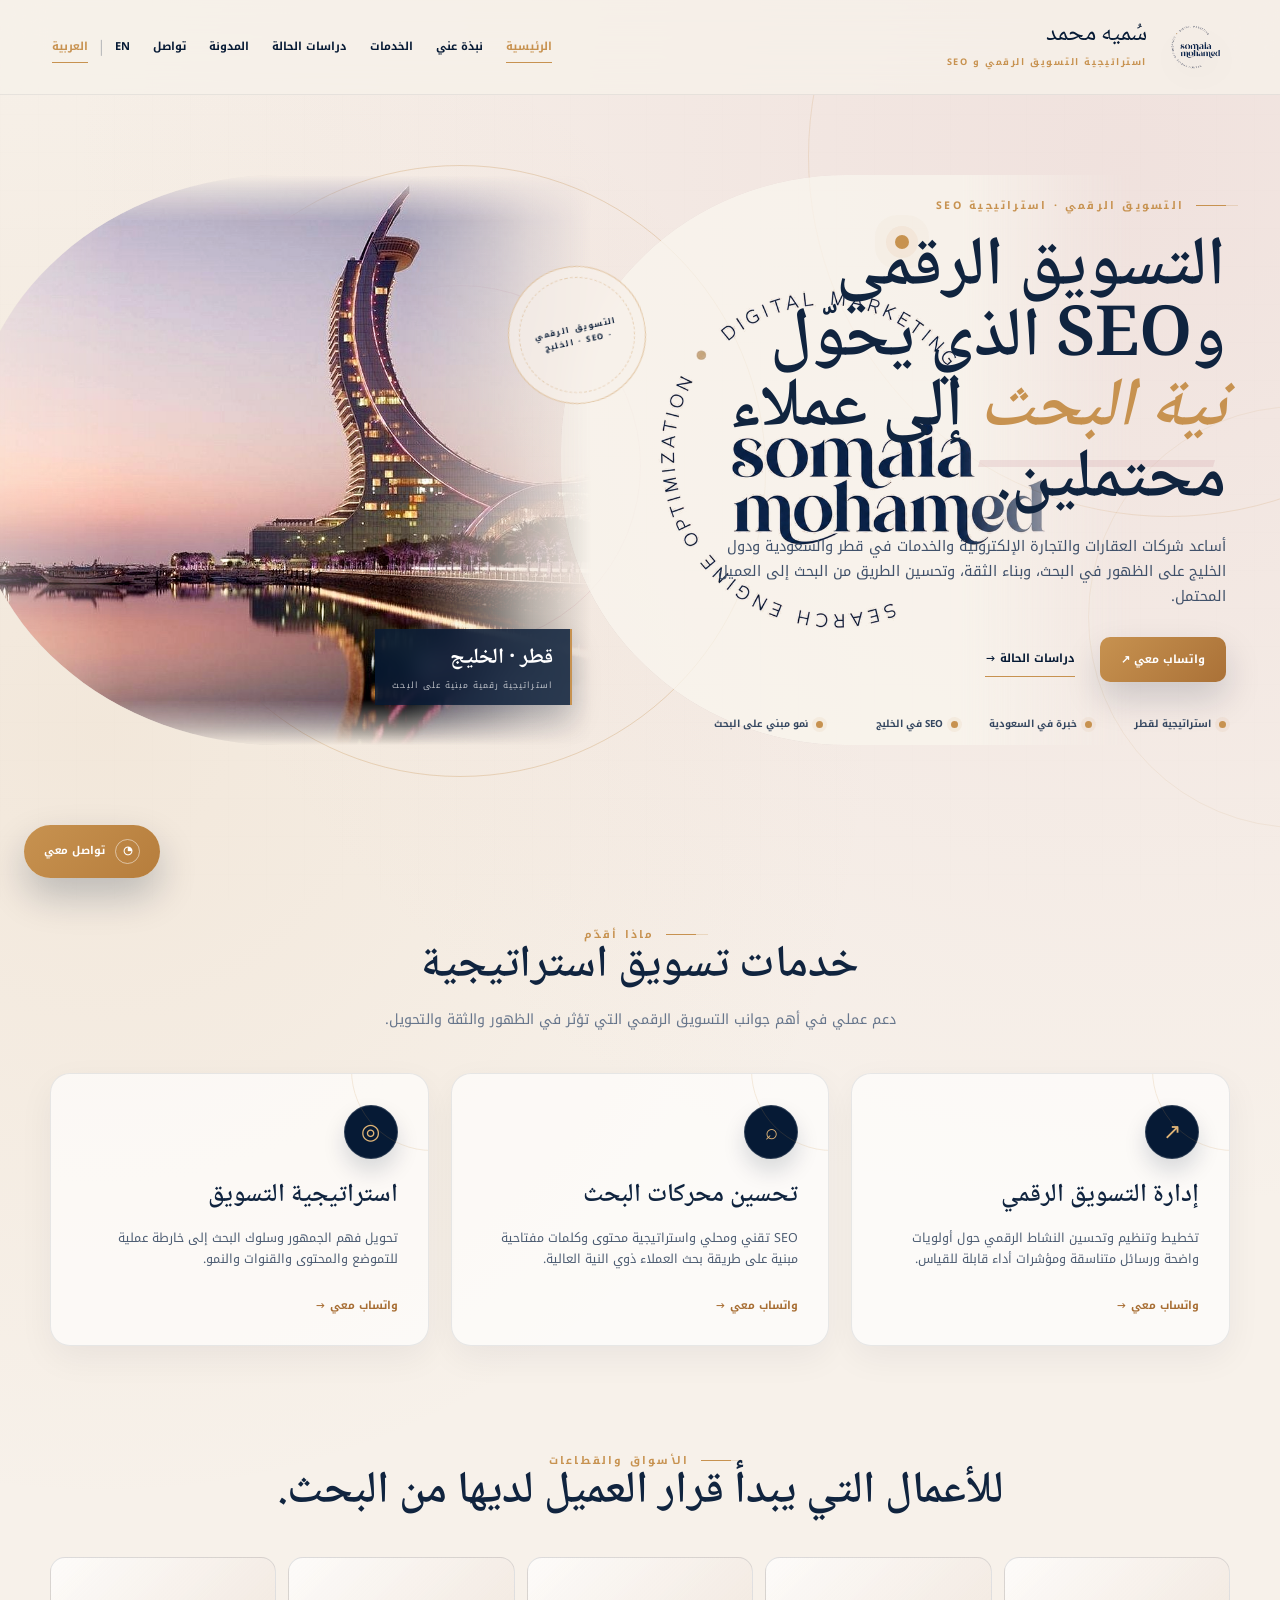
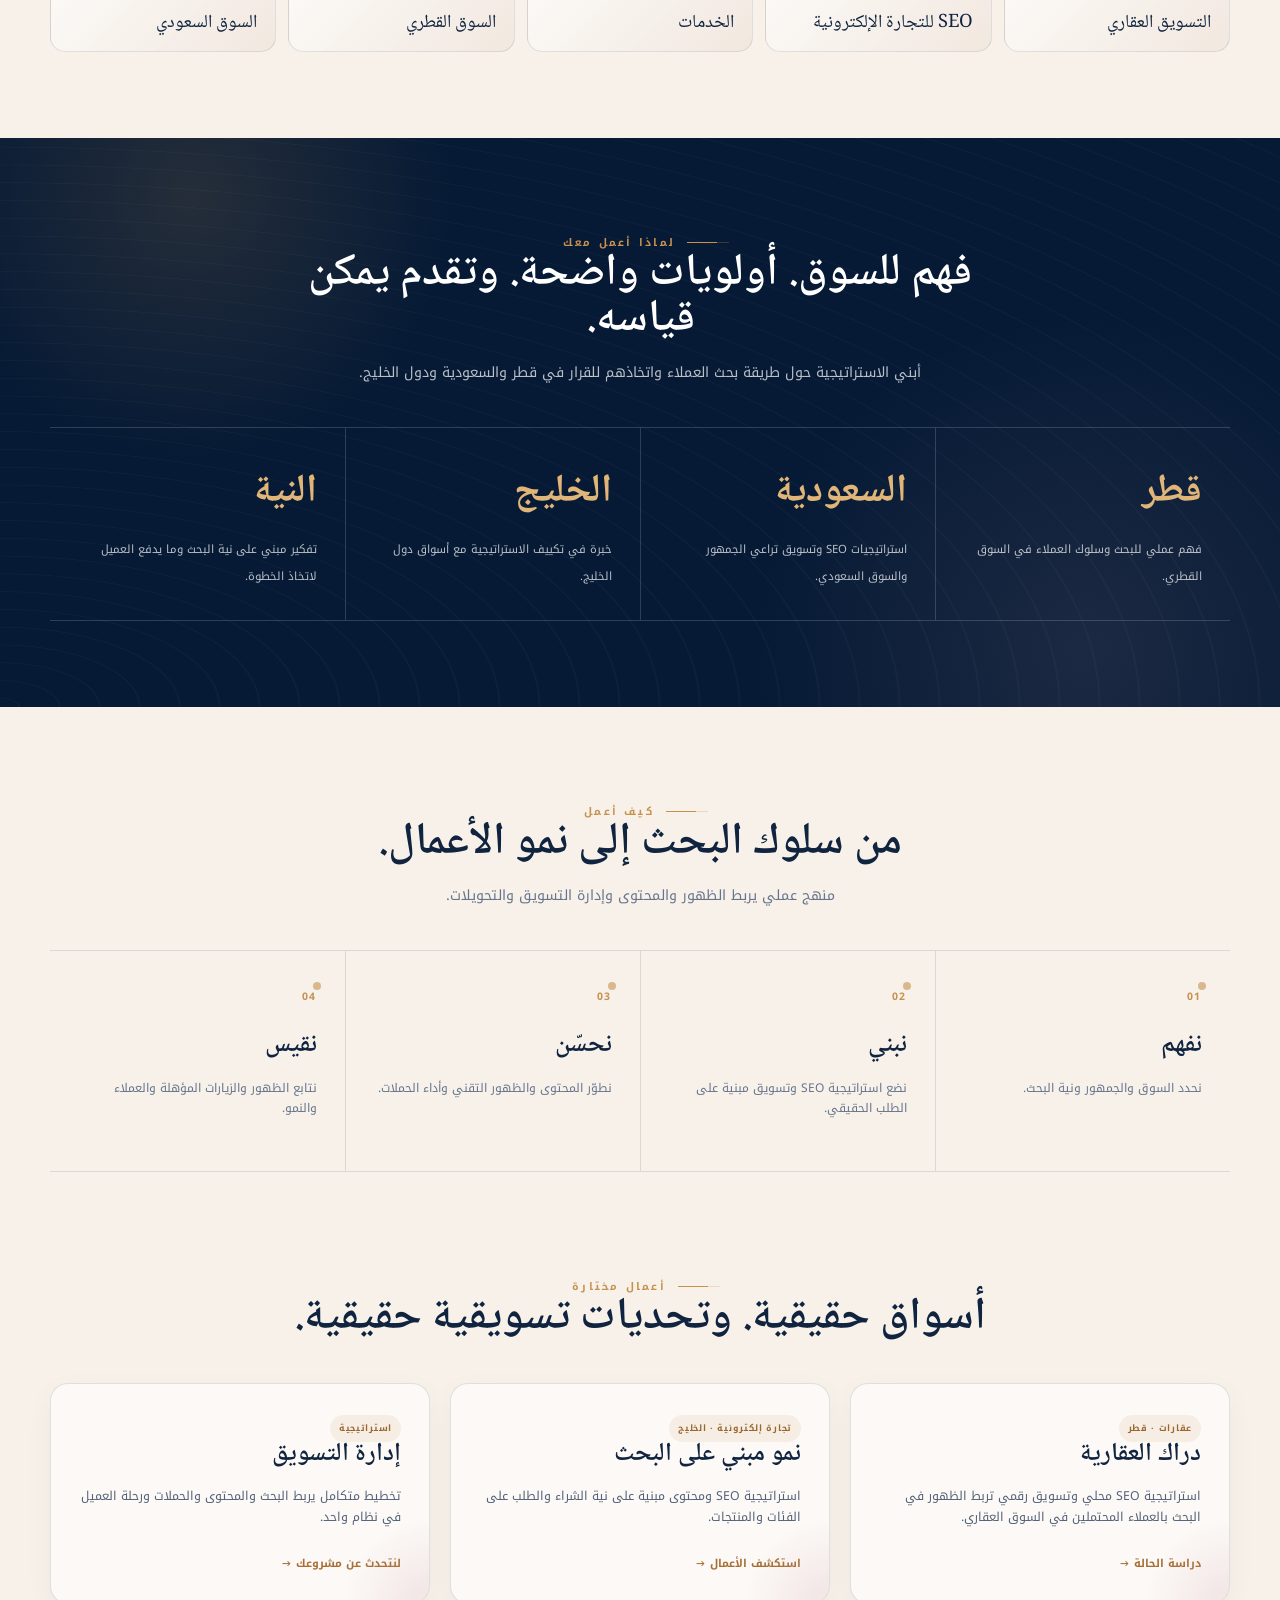
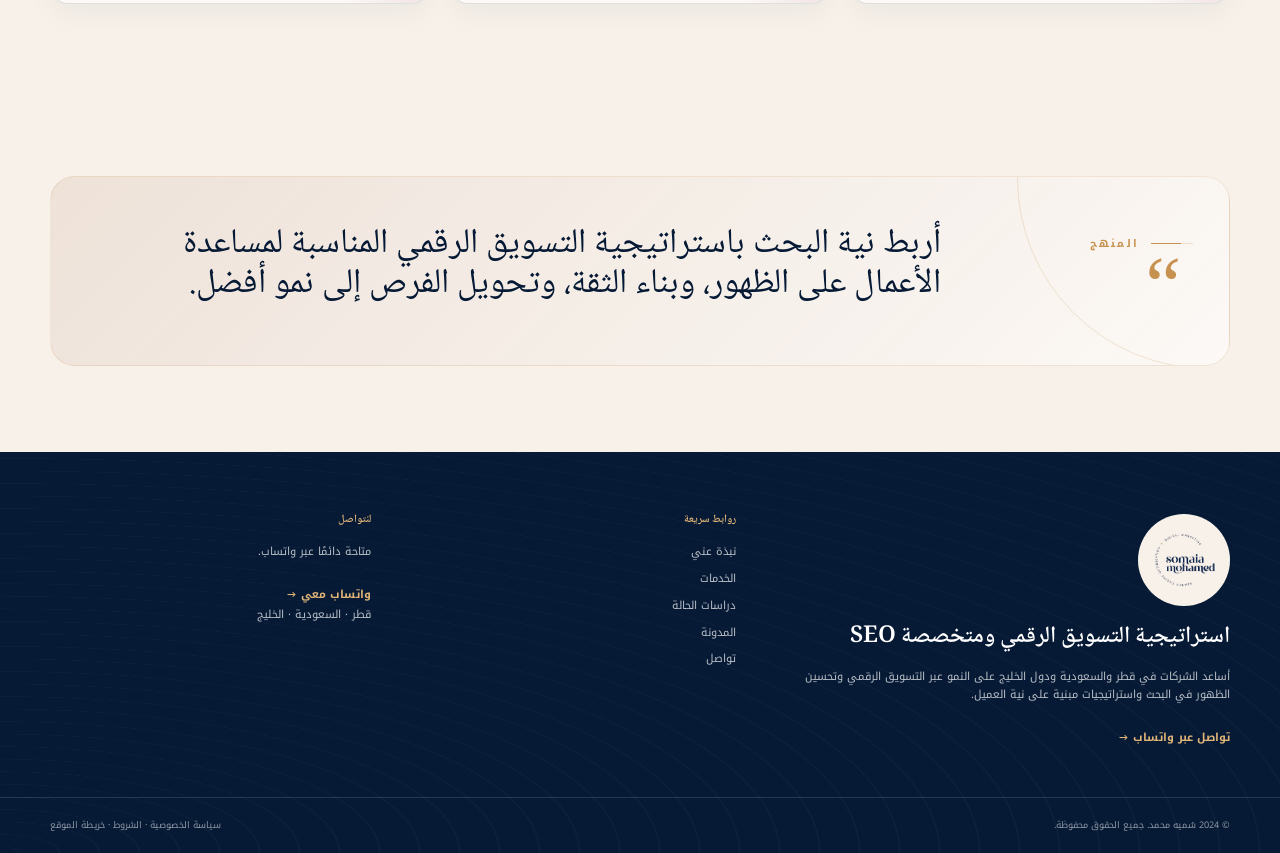
==== commit ed48728a: "Add files via upload" ====
--- a/index.html
+++ b/index.html
@@ -2,32 +2,929 @@
 
 <html dir="rtl" lang="ar"><head><meta charset="utf-8"/><meta content="width=device-width,initial-scale=1" name="viewport"/><title>سُميه · التسويق الرقمي وSEO</title><meta content="سُميه متخصصة في التسويق الرقمي وSEO بخبرة في قطر والسعودية ودول الخليج، مع تركيز على التسويق العقاري وSEO للتجارة الإلكترونية وإدارة التسويق." name="description"/><meta content="e24Axtdung1teUWZf1B8F5zy9ya158HYqXwpYfRYWtg" name="google-site-verification"/><link href="https://fonts.googleapis.com" rel="preconnect"/><link crossorigin="" href="https://fonts.gstatic.com" rel="preconnect"/><link href="https://fonts.googleapis.com/css2?family=Cormorant+Garamond:wght@500;600;700&amp;family=Manrope:wght@400;500;600;700&amp;family=Noto+Kufi+Arabic:wght@400;500;600;700&amp;family=Noto+Naskh+Arabic:wght@500;600;700&amp;display=swap" rel="stylesheet"/><style>
 
-:root{--navy:#071a35;--navy2:#0d2749;--ink:#10233f;--cream:#f7f3ed;--paper:#fbf8f4;--sand:#eadfd4;--gold:#c9975d;--rose:#c79aa4;--muted:#647087;--line:rgba(16,35,63,.13);--white:#fff;--max:1180px}
-*{box-sizing:border-box}html{scroll-behavior:smooth}body{margin:0;background:var(--cream);color:var(--ink);font-family:'Manrope',Arial,sans-serif;line-height:1.7;-webkit-font-smoothing:antialiased;overflow-x:hidden}body:before{content:"";position:fixed;inset:0;pointer-events:none;z-index:-1;opacity:.18;background:radial-gradient(circle at 10% 15%,rgba(199,154,164,.18),transparent 26%),radial-gradient(circle at 88% 12%,rgba(201,151,93,.12),transparent 23%),linear-gradient(115deg,rgba(7,26,53,.025) 1px,transparent 1px);background-size:auto,auto,28px 28px}a{color:inherit;text-decoration:none}img{max-width:100%;display:block}button{font:inherit}.container{width:min(var(--max),calc(100% - 56px));margin:auto}
-h1,h2,h3,h4{font-family:'Cormorant Garamond',Georgia,serif;line-height:1.04;font-weight:600;letter-spacing:-.025em;margin:0 0 18px}h1{font-size:clamp(3rem,5.2vw,5.1rem)}h2{font-size:clamp(2rem,3.3vw,3.15rem)}h3{font-size:clamp(1.35rem,1.9vw,1.65rem)}p{margin:0 0 17px}.eyebrow{display:inline-flex;align-items:center;gap:12px;color:var(--gold);font-size:.66rem;font-weight:700;letter-spacing:.2em;text-transform:uppercase}.eyebrow:before{content:"";width:28px;height:1px;background:var(--gold)}
-.site-header{position:sticky;top:0;z-index:100;background:rgba(247,243,237,.88);backdrop-filter:blur(18px);border-bottom:1px solid rgba(16,35,63,.08)}.header-inner{min-height:88px;display:flex;align-items:center;gap:28px}.brand{display:flex;align-items:center;gap:13px;min-width:320px}.brand img{width:62px;height:62px;object-fit:contain}.brand-copy{display:flex;flex-direction:column}.brand-name{font-family:'Cormorant Garamond',Georgia,serif;font-size:1.48rem;line-height:.9;color:var(--navy)}.brand-sub{font-size:.58rem;font-weight:700;letter-spacing:.17em;color:var(--gold);margin-top:8px}.desktop-nav{display:flex;align-items:center;justify-content:flex-end;gap:23px;flex:1}.desktop-nav a{font-size:.68rem;font-weight:700;color:var(--navy);padding:8px 0;border-bottom:1px solid transparent;transition:.25s;white-space:nowrap}.desktop-nav a:hover,.desktop-nav a.active{color:var(--gold);border-color:var(--gold)}.lang{display:flex;gap:9px;align-items:center;margin-left:2px}.lang .sep{opacity:.3}.menu-trigger{display:none;border:0;background:var(--navy);color:var(--cream);border-radius:50%;width:42px;height:42px}.mobile-nav{display:none}
-.hero{padding:58px 0 42px;position:relative;overflow:hidden}.hero-grid{display:grid;grid-template-columns:1.02fr .98fr;gap:55px;align-items:center}.hero-copy{position:relative;z-index:3}.hero h1{max-width:650px}.hero h1 em{color:var(--gold);font-style:italic}.lede{max-width:650px;font-size:.9rem;color:#3e4e66}.hero-actions{display:flex;gap:25px;align-items:center;margin-top:25px}.btn{display:inline-flex;align-items:center;justify-content:center;gap:10px;border-radius:10px;padding:12px 20px;font-size:.7rem;font-weight:700;transition:.25s}.btn-gold{background:linear-gradient(135deg,var(--gold),#b9854d);color:#fff;box-shadow:0 13px 30px rgba(7,26,53,.17)}.btn-gold:hover{transform:translateY(-3px);box-shadow:0 18px 34px rgba(7,26,53,.22)}.btn-link{color:var(--navy);border-bottom:1px solid var(--gold);border-radius:0;padding:8px 0}.btn-link:hover{color:var(--gold)}
-.hero-visual{min-height:470px;position:relative;display:grid;place-items:center}.hero-photo-frame{width:min(470px,100%);height:430px;border-radius:46% 46% 14px 14px;overflow:hidden;position:relative;z-index:2;border:9px solid rgba(247,243,237,.82);box-shadow:0 28px 65px rgba(7,26,53,.22)}.hero-photo-frame:after{content:"";position:absolute;inset:0;background:linear-gradient(180deg,rgba(7,26,53,.04),rgba(7,26,53,.38))}.hero-photo-frame img{width:100%;height:100%;object-fit:cover;object-position:center}.photo-caption{position:absolute;z-index:5;left:5%;bottom:7%;background:rgba(7,26,53,.83);color:#fff;padding:12px 17px;border-left:2px solid var(--gold);display:flex;flex-direction:column;min-width:180px}.photo-caption strong{font-family:'Cormorant Garamond',serif;font-size:1.3rem}.photo-caption span{font-size:.56rem;letter-spacing:.08em;text-transform:uppercase;color:rgba(255,255,255,.72)}.orbit{position:absolute;border:1px solid rgba(199,151,93,.32);border-radius:50%;pointer-events:none}.orbit-one{width:500px;height:500px;right:-12%;top:-5%;animation:spin 26s linear infinite}.orbit-two{width:370px;height:370px;right:5%;top:8%;border-color:rgba(199,154,164,.25);animation:spin 19s linear infinite reverse}.vertical-note{position:absolute;right:-1%;top:29%;font-size:.54rem;letter-spacing:.2em;color:rgba(16,35,63,.45);writing-mode:vertical-rl;transform:rotate(180deg)}
-.hero-pills{display:flex;flex-wrap:wrap;gap:9px;margin-top:27px}.hero-pills span{font-size:.6rem;font-weight:700;padding:8px 11px;border:1px solid var(--line);background:rgba(255,255,255,.34);border-radius:999px}.quick-strip{display:grid;grid-template-columns:repeat(4,1fr);gap:10px;margin-top:27px}.quick-strip div{font-size:.62rem;font-weight:700;display:flex;align-items:center;gap:8px}.dot{width:7px;height:7px;border-radius:50%;background:var(--gold);flex:none}
-.trust-bar{padding:0 0 55px}.trust-inner{background:linear-gradient(100deg,rgba(234,223,212,.86),rgba(255,255,255,.4));border:1px solid rgba(16,35,63,.08);border-radius:18px;padding:18px 22px;display:flex;align-items:center;gap:28px;box-shadow:0 12px 28px rgba(7,26,53,.05)}.trust-title{font-family:'Cormorant Garamond',serif;font-size:1.1rem;line-height:1.1;max-width:220px}.trust-items{display:grid;grid-template-columns:repeat(5,1fr);gap:10px;flex:1}.trust-items span{font-size:.62rem;font-weight:700;text-align:center;padding:8px;border-left:1px solid var(--line)}
-.section{padding:72px 0}.soft-section{background:linear-gradient(180deg,rgba(234,223,212,.2),transparent)}.section-head{max-width:760px;margin:0 auto 38px;text-align:center}.section-head p{color:var(--muted);font-size:.8rem}.section-head-row{display:flex;align-items:end;justify-content:space-between;gap:25px;text-align:left;max-width:none}.section-head-row h2{max-width:650px}.cards{display:grid;grid-template-columns:repeat(3,1fr);gap:21px}.card{background:rgba(255,255,255,.6);border:1px solid rgba(16,35,63,.1);border-radius:18px;padding:27px;min-height:250px;position:relative;overflow:hidden;transition:.28s}.card:after{content:"";position:absolute;width:130px;height:130px;border-radius:50%;right:-70px;top:-70px;background:radial-gradient(circle,rgba(199,154,164,.2),transparent 70%)}.card:hover{transform:translateY(-7px);box-shadow:0 20px 42px rgba(7,26,53,.1);border-color:rgba(201,151,93,.58)}.card-icon{width:49px;height:49px;border-radius:50%;background:var(--navy);color:var(--gold);display:grid;place-items:center;margin-bottom:17px;font-size:1.1rem;box-shadow:0 9px 18px rgba(7,26,53,.12)}.card p{font-size:.75rem;color:#4c5b72}.card-link{display:inline-block;margin-top:13px;color:#a56f37;font-size:.68rem;font-weight:700}
-.industry-grid{display:grid;grid-template-columns:repeat(5,1fr);gap:12px}.industry{padding:18px 12px;border:1px solid var(--line);border-radius:13px;text-align:center;font-size:.65rem;font-weight:700;background:rgba(255,255,255,.34);transition:.25s}.industry:hover{background:var(--sand);transform:translateY(-3px)}
-.dark-section{background:linear-gradient(135deg,#06172f,#0e294c 58%,#152f51);color:var(--cream);position:relative;overflow:hidden}.dark-section:before{content:"";position:absolute;inset:0;background:radial-gradient(circle at 80% 20%,rgba(199,154,164,.18),transparent 26%),radial-gradient(circle at 18% 85%,rgba(201,151,93,.12),transparent 24%)}.dark-section:after{content:"";position:absolute;width:560px;height:560px;border:1px solid rgba(201,151,93,.12);border-radius:50%;right:-260px;bottom:-330px}.dark-section>*{position:relative;z-index:1}.dark-section .section-head p{color:rgba(247,243,237,.68)}.stats{display:grid;grid-template-columns:repeat(4,1fr);border-top:1px solid rgba(247,243,237,.17);border-bottom:1px solid rgba(247,243,237,.17)}.stat{padding:29px 22px;border-right:1px solid rgba(247,243,237,.17)}.stat:last-child{border-right:0}.stat strong{display:block;font-family:'Cormorant Garamond',serif;font-size:2rem;color:var(--gold);margin-bottom:5px}.stat span{font-size:.66rem;color:rgba(247,243,237,.72)}
-.process{display:grid;grid-template-columns:repeat(4,1fr);border-top:1px solid var(--line);border-bottom:1px solid var(--line)}.process-item{padding:25px 21px;border-right:1px solid var(--line)}.process-item:last-child{border-right:0}.process-num{font-family:'Cormorant Garamond',serif;color:var(--gold);font-size:1.75rem}.process h3{font-size:1.15rem;margin:8px 0}.process p{font-size:.7rem;color:var(--muted)}
-.case-grid{display:grid;grid-template-columns:repeat(3,1fr);gap:21px}.case-grid-large{grid-template-columns:repeat(3,1fr)}.case-card{padding:26px;border-radius:18px;background:rgba(255,255,255,.63);border:1px solid rgba(16,35,63,.09);transition:.27s;min-height:235px}.case-card:hover{transform:translateY(-6px);box-shadow:0 18px 38px rgba(7,26,53,.09)}.case-card .tag{color:#a56f37;font-size:.6rem;font-weight:700;letter-spacing:.13em;text-transform:uppercase}.case-card p{font-size:.75rem;color:var(--muted)}.case-index{font-family:'Cormorant Garamond',serif;color:var(--gold);font-size:2rem}.case-card a{color:#a56f37;font-size:.68rem;font-weight:700}.case-image{height:170px;margin:-26px -26px 21px;overflow:hidden;position:relative}.case-image:after{content:"";position:absolute;inset:0;background:linear-gradient(180deg,transparent 35%,rgba(7,26,53,.64))}.case-image img{width:100%;height:100%;object-fit:cover}.case-image span{position:absolute;z-index:2;left:15px;bottom:13px;color:#fff;font-size:.58rem;font-weight:700;letter-spacing:.12em;text-transform:uppercase}.case-body h3{margin-bottom:9px}.case-meta{display:flex;flex-wrap:wrap;gap:7px;margin-top:16px}.case-meta span{font-size:.57rem;padding:5px 8px;border:1px solid var(--line);border-radius:999px;color:var(--muted)}.case-cta{background:var(--navy);color:var(--cream);border-color:transparent}.case-cta p{color:rgba(247,243,237,.68)}.case-cta .eyebrow{color:var(--gold)}
-.quote-panel{background:linear-gradient(125deg,var(--sand),#f1e7df);border-radius:23px;padding:45px;display:grid;grid-template-columns:.85fr 1.15fr;gap:50px;align-items:center;position:relative;overflow:hidden}.quote-panel:after{content:"";position:absolute;width:260px;height:260px;border:1px solid rgba(7,26,53,.1);border-radius:50%;right:-120px;top:-140px}.quote-panel blockquote{font-family:'Cormorant Garamond',serif;font-size:clamp(1.7rem,2.7vw,2.5rem);line-height:1.08;margin:0;position:relative;z-index:1}.quote-mark{display:block;font-family:Georgia,serif;font-size:5.5rem;color:var(--gold);line-height:.55;margin-bottom:18px}
-.page-hero{padding:85px 0 62px;position:relative;overflow:hidden;background:linear-gradient(90deg,rgba(234,223,212,.94),rgba(247,243,237,.76)),url('qatar-evening.jpg') right center/cover no-repeat}.page-hero:after{content:"";position:absolute;width:380px;height:380px;border-radius:50%;border:1px solid rgba(199,151,93,.26);right:-120px;bottom:-250px}.page-hero .container{position:relative;z-index:1}.page-hero .lede{max-width:720px}.page-hero h1{max-width:850px}.split{display:grid;grid-template-columns:1fr 1fr;gap:55px;align-items:start}.focus-panel{background:var(--paper);border:1px solid var(--line);padding:15px;border-radius:20px;box-shadow:0 18px 40px rgba(7,26,53,.08)}.focus-photo{height:300px;overflow:hidden;border-radius:13px}.focus-photo img{width:100%;height:100%;object-fit:cover}.focus-list{display:grid;grid-template-columns:repeat(2,1fr);gap:8px;margin-top:12px}.focus-list span{font-size:.62rem;font-weight:700;padding:10px;background:var(--sand);border-radius:8px}.feature-grid{display:grid;grid-template-columns:repeat(3,1fr);gap:20px}.feature{padding:28px;border-top:2px solid var(--gold);background:rgba(255,255,255,.34)}.feature>span{font-family:'Cormorant Garamond',serif;color:var(--gold);font-size:1.8rem}.feature h3{margin:8px 0}.feature p{font-size:.72rem;color:var(--muted)}
-.blog-grid{display:grid;grid-template-columns:1.4fr .8fr .8fr;gap:20px}.blog-card{padding:25px;border:1px solid var(--line);border-radius:18px;background:rgba(255,255,255,.58);transition:.25s}.blog-card:hover{transform:translateY(-5px);box-shadow:0 18px 36px rgba(7,26,53,.08)}.blog-card.featured{grid-row:span 2;padding:0;overflow:hidden}.blog-image{height:260px;position:relative;overflow:hidden}.blog-image img{width:100%;height:100%;object-fit:cover}.blog-image:after{content:"";position:absolute;inset:0;background:linear-gradient(180deg,transparent 30%,rgba(7,26,53,.6))}.blog-image span{position:absolute;z-index:2;left:18px;bottom:16px;color:#fff;font-size:.58rem;font-weight:700;letter-spacing:.14em}.blog-body{padding:26px}.blog-body small,.blog-card>small{font-size:.58rem;font-weight:700;letter-spacing:.14em;text-transform:uppercase;color:var(--gold)}.blog-card h2{font-size:2.25rem}.blog-card h3{margin-top:12px}.blog-card p{font-size:.72rem;color:var(--muted)}.blog-card a{font-size:.66rem;color:#a56f37;font-weight:700}
-.contact-hero{padding:75px 0 68px;background:linear-gradient(125deg,#e9ded4,#f8f4ef)}.contact-grid{display:grid;grid-template-columns:1.05fr .95fr;gap:55px;align-items:center}.contact-image{height:390px;border-radius:22px;overflow:hidden;position:relative;box-shadow:0 24px 55px rgba(7,26,53,.17)}.contact-image img{width:100%;height:100%;object-fit:cover}.contact-image:after{content:"";position:absolute;inset:0;background:linear-gradient(180deg,transparent 35%,rgba(7,26,53,.65))}.contact-image div{position:absolute;z-index:2;bottom:22px;left:22px;color:#fff;display:flex;flex-direction:column}.contact-image strong{font-family:'Cormorant Garamond',serif;font-size:1.7rem}.contact-image span{font-size:.6rem;color:rgba(255,255,255,.72)}.contact-card{display:grid;grid-template-columns:1.2fr .8fr;gap:40px;align-items:center;padding:38px;background:var(--paper);border:1px solid var(--line);border-radius:20px}.contact-actions{display:flex;flex-direction:column;align-items:flex-start;gap:12px}.contact-actions span{font-size:.66rem;color:var(--muted)}
-.footer{background:var(--navy);color:var(--cream);position:relative;overflow:hidden}.footer:before{content:"";position:absolute;width:600px;height:600px;border:1px solid rgba(201,151,93,.1);border-radius:50%;right:-350px;top:-300px}.footer-main{padding:52px 0;display:grid;grid-template-columns:1.5fr 1fr 1fr;gap:50px;position:relative;z-index:1}.footer-brand img{width:92px;height:92px;filter:brightness(0) invert(1);opacity:.95}.footer h3{font-size:1.45rem;margin:12px 0}.footer h4{font-family:'Manrope',Arial,sans-serif;font-size:.64rem;font-weight:700;letter-spacing:.14em;text-transform:uppercase;color:var(--gold)}.footer p,.footer a{font-size:.68rem;color:rgba(247,243,237,.68)}.footer-links{display:grid;gap:8px}.footer-links a:hover{color:#fff}.footer-whatsapp{display:inline-flex;align-items:center;gap:8px;color:var(--gold)!important;font-weight:700}.footer-bottom{border-top:1px solid rgba(247,243,237,.12);padding:15px 0;font-size:.58rem;color:rgba(247,243,237,.52);position:relative;z-index:1}.footer-bottom .container{display:flex;justify-content:space-between;gap:20px}.floating-contact{position:fixed;right:20px;bottom:19px;z-index:120;background:linear-gradient(135deg,var(--gold),#b77d45);color:#fff;border-radius:999px;padding:11px 16px;display:flex;align-items:center;gap:9px;font-size:.67rem;font-weight:700;box-shadow:0 15px 30px rgba(7,26,53,.25);transition:.25s}.floating-contact .wa{width:25px;height:25px;border-radius:50%;border:1px solid rgba(255,255,255,.7);display:grid;place-items:center}.floating-contact:hover{transform:translateY(-3px);filter:brightness(1.05)}
-.reveal{opacity:0;transform:translateY(22px);transition:opacity .7s ease,transform .7s ease}.reveal.visible{opacity:1;transform:none}.delay-1{transition-delay:.1s}.delay-2{transition-delay:.2s}.delay-3{transition-delay:.3s}@keyframes spin{to{transform:rotate(360deg)}}
-.rtl{font-family:'Noto Kufi Arabic','Manrope',sans-serif}.rtl h1,.rtl h2,.rtl h3,.rtl h4{font-family:'Noto Naskh Arabic','Cormorant Garamond',serif;letter-spacing:0}.rtl .brand-sub{letter-spacing:0}.rtl .desktop-nav{justify-content:flex-start}.rtl .hero-grid{direction:rtl}.rtl .hero-copy{text-align:right}.rtl .hero-pills{justify-content:flex-start}.rtl .hero-actions{flex-direction:row-reverse;justify-content:flex-start}.rtl .photo-caption{left:auto;right:5%;border-left:0;border-right:2px solid var(--gold)}.rtl .vertical-note{right:auto;left:-1%;writing-mode:vertical-lr;transform:rotate(180deg)}.rtl .trust-inner{direction:rtl}.rtl .section-head-row{text-align:right}.rtl .section-head-row{flex-direction:row-reverse}.rtl .process-item{border-right:0;border-left:1px solid var(--line)}.rtl .process-item:last-child{border-left:0}.rtl .case-image span{left:auto;right:15px}.rtl .case-cta{text-align:right}.rtl .footer-main{direction:rtl}.rtl .footer-bottom .container{direction:rtl}.rtl .floating-contact{right:auto;left:20px}.rtl .focus-list{direction:rtl}.rtl .contact-grid{direction:rtl}.rtl .contact-actions{align-items:flex-start}.rtl .contact-image div{left:auto;right:22px}.rtl .contact-card{direction:rtl}
-@media(max-width:1000px){.brand{min-width:240px}.desktop-nav{gap:14px}.hero-grid{gap:30px}.hero-photo-frame{height:390px}.trust-inner{flex-direction:column;align-items:stretch}.trust-title{max-width:none}.trust-items{width:100%}.cards,.case-grid,.case-grid-large{grid-template-columns:repeat(2,1fr)}.industry-grid{grid-template-columns:repeat(3,1fr)}.blog-grid{grid-template-columns:1fr 1fr}.blog-card.featured{grid-row:auto;grid-column:1/-1}.contact-grid{gap:30px}}
-@media(max-width:780px){.container{width:min(var(--max),calc(100% - 34px))}.header-inner{min-height:74px}.brand img{width:50px;height:50px}.brand-name{font-size:1.18rem}.brand-sub{font-size:.47rem}.desktop-nav{display:none}.menu-trigger{display:block;margin-left:auto}.mobile-nav{position:absolute;top:74px;left:0;right:0;background:rgba(247,243,237,.98);border-bottom:1px solid var(--line);padding:12px 17px;display:none;box-shadow:0 16px 28px rgba(7,26,53,.08)}.mobile-nav.open{display:grid;gap:2px}.mobile-nav a{font-size:.72rem;font-weight:700;padding:10px;border-radius:8px}.mobile-nav a.active{background:var(--sand);color:#a56f37}.mobile-lang{display:flex;gap:8px;padding:10px;border-top:1px solid var(--line);margin-top:5px;font-size:.68rem;font-weight:700}.hero{padding:40px 0 30px}.hero-grid,.split,.contact-grid,.contact-card{grid-template-columns:1fr}.hero-copy{order:2}.hero-visual{order:1;min-height:350px}.hero-photo-frame{width:100%;height:335px;border-radius:36px 36px 12px 12px}.orbit-one{width:360px;height:360px;right:-16%;top:0}.orbit-two{width:285px;height:285px;right:4%;top:8%}.vertical-note{display:none}.hero h1{font-size:clamp(2.7rem,12vw,4rem)}.lede{font-size:.8rem}.hero-actions{flex-wrap:wrap;gap:17px}.quick-strip{grid-template-columns:repeat(2,1fr)}.hero-pills{gap:7px}.trust-bar{padding-bottom:35px}.trust-items{grid-template-columns:repeat(2,1fr)}.trust-items span:nth-child(odd){border-left:0}.section{padding:54px 0}.section-head-row{align-items:flex-start;flex-direction:column}.cards,.case-grid,.case-grid-large,.feature-grid,.stats,.process,.blog-grid{grid-template-columns:1fr}.stat{border-right:0;border-bottom:1px solid rgba(247,243,237,.17)}.stat:last-child{border-bottom:0}.process-item{border-right:0;border-bottom:1px solid var(--line)}.process-item:last-child{border-bottom:0}.rtl .process-item{border-left:0}.industry-grid{grid-template-columns:repeat(2,1fr)}.quote-panel{grid-template-columns:1fr;padding:30px;gap:22px}.page-hero{padding:60px 0 48px;background-position:60% center}.page-hero h1{font-size:clamp(2.6rem,11vw,4rem)}.focus-photo{height:260px}.blog-card.featured{grid-column:auto}.blog-card h2{font-size:2rem}.contact-image{height:330px}.footer-main{grid-template-columns:1fr;gap:30px;padding:42px 0}.footer-bottom .container{flex-direction:column}.floating-contact{right:12px;bottom:12px}.rtl .floating-contact{right:auto;left:12px}.rtl .menu-trigger{margin-left:0;margin-right:auto}.rtl .hero-actions{flex-direction:row}.rtl .section-head-row{flex-direction:column}.rtl .contact-grid{direction:rtl}.rtl .contact-actions{align-items:stretch}}
+@import url('https://fonts.googleapis.com/css2?family=Cormorant+Garamond:wght@500;600;700&family=Manrope:wght@400;500;600;700&family=Noto+Kufi+Arabic:wght@400;500;600;700&family=Noto+Naskh+Arabic:wght@500;600;700&display=swap');
+
+:root{
+  --navy:#061a35;
+  --navy-2:#0c2a50;
+  --ink:#10243f;
+  --cream:#f7f1ea;
+  --paper:#fcfaf7;
+  --sand:#eadbd0;
+  --rose:#d4a4ac;
+  --gold:#c79250;
+  --gold-2:#e0b578;
+  --muted:#66758b;
+  --line:rgba(16,36,63,.12);
+  --white:#fff;
+  --shadow:0 24px 70px rgba(6,26,53,.10);
+  --max:1180px;
+}
+
+*{box-sizing:border-box}
+html{scroll-behavior:smooth}
+body{
+  margin:0;
+  background:
+    radial-gradient(circle at 88% 4%,rgba(212,164,172,.20),transparent 26%),
+    radial-gradient(circle at 8% 18%,rgba(199,146,80,.10),transparent 22%),
+    var(--cream);
+  color:var(--ink);
+  font-family:'Manrope',Arial,sans-serif;
+  line-height:1.7;
+  -webkit-font-smoothing:antialiased;
+  overflow-x:hidden;
+}
+body:before{
+  content:"";
+  position:fixed;
+  inset:0;
+  pointer-events:none;
+  z-index:-1;
+  opacity:.22;
+  background-image:
+    linear-gradient(rgba(16,36,63,.025) 1px,transparent 1px),
+    linear-gradient(90deg,rgba(16,36,63,.025) 1px,transparent 1px);
+  background-size:38px 38px;
+}
+body:after{
+  content:"";
+  position:fixed;
+  width:420px;height:420px;
+  border:1px solid rgba(199,146,80,.10);
+  border-radius:50%;
+  right:-230px;bottom:8%;
+  pointer-events:none;
+  animation:slowSpin 35s linear infinite;
+}
+a{color:inherit;text-decoration:none}
+img{max-width:100%;display:block}
+button{font:inherit}
+.container{width:min(var(--max),calc(100% - 56px));margin:auto}
+
+h1,h2,h3,h4{
+  font-family:'Cormorant Garamond',Georgia,serif;
+  line-height:1.02;
+  font-weight:600;
+  letter-spacing:-.028em;
+  margin:0 0 18px;
+}
+h1{font-size:clamp(3rem,5.4vw,5.45rem)}
+h2{font-size:clamp(2.15rem,3.5vw,3.35rem)}
+h3{font-size:clamp(1.35rem,2vw,1.75rem)}
+p{margin:0 0 17px}
+.eyebrow{
+  display:inline-flex;
+  align-items:center;
+  gap:12px;
+  color:var(--gold);
+  font-size:.66rem;
+  font-weight:700;
+  letter-spacing:.21em;
+  text-transform:uppercase;
+}
+.eyebrow:before{
+  content:"";
+  width:30px;height:1px;
+  background:var(--gold);
+  box-shadow:12px 0 0 rgba(199,146,80,.25);
+}
+
+/* Header */
+.site-header{
+  position:sticky;
+  top:0;
+  z-index:1000;
+  background:rgba(247,241,234,.78);
+  backdrop-filter:blur(22px);
+  border-bottom:1px solid rgba(16,36,63,.07);
+}
+.header-inner{
+  min-height:94px;
+  display:flex;
+  align-items:center;
+  gap:28px;
+}
+.brand{
+  display:flex;
+  align-items:center;
+  gap:13px;
+  min-width:330px;
+}
+.brand img{
+  width:70px;height:70px;
+  object-fit:contain;
+  border-radius:50%;
+  filter:drop-shadow(0 9px 15px rgba(6,26,53,.08));
+  transition:transform .6s cubic-bezier(.2,.8,.2,1);
+}
+.brand:hover img{transform:rotate(-5deg) scale(1.04)}
+.brand-copy{display:flex;flex-direction:column}
+.brand-name{
+  font-family:'Cormorant Garamond',Georgia,serif;
+  font-size:1.55rem;
+  line-height:.88;
+  color:var(--navy);
+}
+.brand-sub{
+  font-size:.57rem;
+  font-weight:700;
+  letter-spacing:.17em;
+  color:var(--gold);
+  margin-top:9px;
+}
+.desktop-nav{
+  display:flex;
+  align-items:center;
+  justify-content:flex-end;
+  gap:23px;
+  flex:1;
+}
+.desktop-nav a{
+  position:relative;
+  font-size:.69rem;
+  font-weight:700;
+  color:var(--navy);
+  padding:10px 0;
+  white-space:nowrap;
+  transition:color .25s ease;
+}
+.desktop-nav a:after{
+  content:"";
+  position:absolute;
+  left:0;right:100%;bottom:3px;
+  height:1px;
+  background:var(--gold);
+  transition:right .3s ease;
+}
+.desktop-nav a:hover,.desktop-nav a.active{color:var(--gold)}
+.desktop-nav a:hover:after,.desktop-nav a.active:after{right:0}
+.lang{display:flex;gap:9px;align-items:center;margin-left:2px}
+.lang .sep{opacity:.25}
+.menu-trigger{
+  display:none;
+  border:1px solid rgba(255,255,255,.18);
+  background:var(--navy);
+  color:var(--cream);
+  border-radius:50%;
+  width:44px;height:44px;
+}
+.mobile-nav{display:none}
+
+/* Hero */
+.hero{
+  position:relative;
+  padding:72px 0 78px;
+  min-height:680px;
+  overflow:hidden;
+}
+.hero:before{
+  content:"";
+  position:absolute;
+  width:720px;height:720px;
+  right:-250px;top:-300px;
+  border:1px solid rgba(199,146,80,.18);
+  border-radius:50%;
+  animation:slowSpin 28s linear infinite;
+}
+.hero:after{
+  content:"";
+  position:absolute;
+  width:14px;height:14px;
+  border-radius:50%;
+  background:var(--gold);
+  right:29%;top:19%;
+  box-shadow:0 0 0 9px rgba(199,146,80,.08),0 0 0 20px rgba(199,146,80,.035);
+  animation:float 4.5s ease-in-out infinite;
+}
+.hero-grid{
+  display:grid;
+  grid-template-columns:minmax(0,.92fr) minmax(0,1.08fr);
+  gap:30px;
+  align-items:center;
+}
+.hero-copy{
+  position:relative;
+  z-index:8;
+  padding:20px 0 20px 4px;
+}
+.hero h1{
+  max-width:650px;
+  margin-top:20px;
+}
+.hero h1 em{
+  color:var(--gold);
+  font-style:italic;
+  position:relative;
+  white-space:nowrap;
+}
+.hero h1 em:after{
+  content:"";
+  position:absolute;
+  left:5%;right:0;bottom:2px;
+  height:7px;
+  background:rgba(212,164,172,.25);
+  z-index:-1;
+  transform:skewX(-16deg);
+}
+.lede{
+  max-width:610px;
+  color:#40516a;
+  font-size:.91rem;
+}
+.hero-actions{
+  display:flex;
+  gap:25px;
+  align-items:center;
+  margin-top:28px;
+}
+.btn{
+  display:inline-flex;
+  align-items:center;
+  justify-content:center;
+  gap:10px;
+  border-radius:10px;
+  padding:13px 21px;
+  font-size:.7rem;
+  font-weight:700;
+  transition:transform .28s ease,box-shadow .28s ease,background .28s ease;
+}
+.btn-gold{
+  color:#fff;
+  background:linear-gradient(135deg,var(--gold),#aa7137);
+  box-shadow:0 16px 35px rgba(6,26,53,.17);
+}
+.btn-gold:hover{
+  transform:translateY(-4px);
+  box-shadow:0 21px 42px rgba(6,26,53,.23);
+}
+.btn-link{
+  color:var(--navy);
+  padding:8px 0;
+  border-bottom:1px solid var(--gold);
+  font-size:.7rem;
+  font-weight:700;
+}
+.btn-link:hover{color:var(--gold)}
+.quick-strip{
+  display:grid;
+  grid-template-columns:repeat(4,1fr);
+  gap:12px;
+  margin-top:34px;
+  max-width:650px;
+}
+.quick-strip div{
+  display:flex;
+  align-items:center;
+  gap:8px;
+  font-size:.61rem;
+  font-weight:700;
+  color:#354760;
+}
+.dot{
+  width:7px;height:7px;
+  border-radius:50%;
+  background:var(--gold);
+  box-shadow:0 0 0 4px rgba(199,146,80,.08);
+  flex:none;
+}
+
+/* Integrated Qatar visual */
+.hero-visual{
+  position:relative;
+  min-height:560px;
+  display:flex;
+  align-items:center;
+  justify-content:flex-end;
+  isolation:isolate;
+  transform:translateZ(0);
+}
+.hero-visual:before{
+  content:"";
+  position:absolute;
+  width:610px;height:610px;
+  right:-95px;top:-10px;
+  border:1px solid rgba(199,146,80,.30);
+  border-radius:50%;
+  z-index:0;
+  animation:slowSpin 22s linear infinite reverse;
+}
+.hero-visual:after{
+  content:"";
+  position:absolute;
+  width:360px;height:360px;
+  right:30px;top:110px;
+  border:1px solid rgba(212,164,172,.24);
+  border-radius:50%;
+  z-index:0;
+  animation:slowSpin 17s linear infinite;
+}
+.hero-visual img{
+  position:relative;
+  z-index:2;
+  width:calc(100% + 80px);
+  height:570px;
+  object-fit:cover;
+  object-position:center;
+  margin-right:-80px;
+  border-radius:50% 0 0 50% / 48% 0 0 48%;
+  filter:saturate(.91) contrast(1.03);
+  box-shadow:-30px 25px 90px rgba(6,26,53,.16);
+  -webkit-mask-image:linear-gradient(90deg,transparent 0%,rgba(0,0,0,.25) 10%,#000 30%,#000 100%);
+  mask-image:linear-gradient(90deg,transparent 0%,rgba(0,0,0,.25) 10%,#000 30%,#000 100%);
+  animation:heroFloat 7s ease-in-out infinite;
+}
+.hero-visual .orbit-label{
+  position:absolute;
+  z-index:5;
+  left:4%;
+  top:16%;
+  width:138px;height:138px;
+  display:grid;
+  place-items:center;
+  border:1px solid rgba(199,146,80,.45);
+  border-radius:50%;
+  color:var(--navy);
+  background:rgba(247,241,234,.74);
+  backdrop-filter:blur(12px);
+  text-align:center;
+  padding:26px;
+  font-size:.49rem;
+  line-height:1.7;
+  letter-spacing:.18em;
+  font-weight:700;
+  transform:rotate(-12deg);
+  animation:orbitLabel 10s ease-in-out infinite;
+}
+.hero-visual .orbit-label:before{
+  content:"";
+  position:absolute;
+  inset:10px;
+  border:1px dashed rgba(199,146,80,.35);
+  border-radius:50%;
+}
+.hero-logo-stamp{
+  position:absolute;
+  z-index:6;
+  right:8%;
+  bottom:4%;
+  width:145px;height:145px;
+  object-fit:contain;
+  border-radius:50%;
+  padding:9px;
+  background:rgba(247,241,234,.78);
+  box-shadow:0 18px 40px rgba(6,26,53,.16);
+  animation:float 5.5s ease-in-out infinite;
+}
+.hero-photo-caption{
+  position:absolute;
+  z-index:6;
+  left:16%;
+  bottom:7%;
+  padding:12px 17px;
+  color:#fff;
+  background:rgba(6,26,53,.83);
+  border-left:2px solid var(--gold);
+  backdrop-filter:blur(12px);
+  box-shadow:0 15px 30px rgba(6,26,53,.18);
+}
+.hero-photo-caption strong{
+  display:block;
+  font-family:'Cormorant Garamond',serif;
+  font-size:1.35rem;
+}
+.hero-photo-caption span{
+  display:block;
+  font-size:.54rem;
+  letter-spacing:.12em;
+  text-transform:uppercase;
+  color:rgba(255,255,255,.70);
+}
+
+/* Trust / section */
+.section{padding:86px 0}
+.section-head{
+  max-width:780px;
+  margin:0 auto 42px;
+  text-align:center;
+}
+.section-head .eyebrow{justify-content:center}
+.section-head p{color:var(--muted);font-size:.88rem}
+.cards{
+  display:grid;
+  grid-template-columns:repeat(3,1fr);
+  gap:22px;
+}
+.card{
+  position:relative;
+  padding:31px 30px 28px;
+  background:rgba(255,255,255,.64);
+  border:1px solid rgba(16,36,63,.09);
+  border-radius:20px;
+  box-shadow:0 12px 35px rgba(6,26,53,.055);
+  overflow:hidden;
+  transition:transform .45s cubic-bezier(.2,.8,.2,1),box-shadow .45s ease,border-color .45s ease;
+}
+.card:before{
+  content:"";
+  position:absolute;
+  width:160px;height:160px;
+  right:-85px;top:-85px;
+  border:1px solid rgba(199,146,80,.17);
+  border-radius:50%;
+  transition:transform .7s ease;
+}
+.card:hover{
+  transform:translateY(-10px);
+  box-shadow:var(--shadow);
+  border-color:rgba(199,146,80,.30);
+}
+.card:hover:before{transform:scale(1.45)}
+.card-icon{
+  width:54px;height:54px;
+  display:grid;place-items:center;
+  margin-bottom:24px;
+  border-radius:50%;
+  background:var(--navy);
+  color:var(--gold-2);
+  border:1px solid rgba(255,255,255,.15);
+  box-shadow:0 12px 22px rgba(6,26,53,.15);
+  font-size:1.35rem;
+}
+.card p{font-size:.78rem;color:#4d5d73}
+.card-link{
+  display:inline-flex;
+  margin-top:10px;
+  color:#a76d33;
+  font-size:.68rem;
+  font-weight:700;
+}
+.card-link:hover{color:var(--navy)}
+.industry-grid{
+  display:grid;
+  grid-template-columns:repeat(5,1fr);
+  gap:12px;
+}
+.industry{
+  min-height:95px;
+  display:flex;
+  align-items:flex-end;
+  padding:18px;
+  border:1px solid var(--line);
+  border-radius:15px;
+  background:
+    linear-gradient(135deg,rgba(255,255,255,.72),rgba(234,219,208,.42));
+  font-family:'Cormorant Garamond',serif;
+  font-size:1.15rem;
+  line-height:1.1;
+  transition:transform .35s ease,background .35s ease;
+}
+.industry:hover{
+  transform:translateY(-5px);
+  background:linear-gradient(135deg,rgba(255,255,255,.9),rgba(212,164,172,.24));
+}
+.dark-section{
+  position:relative;
+  overflow:hidden;
+  color:#fff;
+  background:
+    radial-gradient(circle at 15% 10%,rgba(199,146,80,.16),transparent 22%),
+    radial-gradient(circle at 85% 90%,rgba(212,164,172,.11),transparent 28%),
+    var(--navy);
+}
+.dark-section:before,.footer:before{
+  content:"";
+  position:absolute;
+  inset:0;
+  pointer-events:none;
+  opacity:.18;
+  background:
+    repeating-radial-gradient(ellipse at 0% 100%,transparent 0 18px,rgba(255,255,255,.14) 19px 20px,transparent 21px 40px);
+}
+.dark-section .section-head p{color:rgba(255,255,255,.72)}
+.stats{
+  display:grid;
+  grid-template-columns:repeat(4,1fr);
+  border-top:1px solid rgba(255,255,255,.16);
+  border-bottom:1px solid rgba(255,255,255,.16);
+}
+.stat{
+  min-height:175px;
+  padding:32px 28px;
+  border-right:1px solid rgba(255,255,255,.16);
+}
+.stat:last-child{border-right:0}
+.stat strong{
+  display:block;
+  color:var(--gold-2);
+  font-family:'Cormorant Garamond',serif;
+  font-size:2.45rem;
+  margin-bottom:7px;
+}
+.stat span{font-size:.71rem;color:rgba(255,255,255,.72)}
+.process{
+  display:grid;
+  grid-template-columns:repeat(4,1fr);
+  gap:0;
+  border-top:1px solid var(--line);
+  border-bottom:1px solid var(--line);
+}
+.process-item{
+  position:relative;
+  min-height:220px;
+  padding:30px 28px;
+  border-right:1px solid var(--line);
+}
+.process-item:last-child{border-right:0}
+.process-num{
+  color:var(--gold);
+  font-size:.65rem;
+  letter-spacing:.15em;
+  font-weight:700;
+}
+.process-item h3{margin-top:25px}
+.process-item p{font-size:.75rem;color:var(--muted)}
+.process-item:after{
+  content:"";
+  position:absolute;
+  width:8px;height:8px;
+  right:24px;top:31px;
+  border-radius:50%;
+  background:var(--gold);
+  opacity:.6;
+  animation:pulse 2.5s ease-in-out infinite;
+}
+.case-grid{
+  display:grid;
+  grid-template-columns:repeat(3,1fr);
+  gap:20px;
+}
+.case-card{
+  position:relative;
+  min-height:220px;
+  padding:28px;
+  border:1px solid var(--line);
+  border-radius:18px;
+  background:rgba(255,255,255,.58);
+  box-shadow:0 10px 30px rgba(6,26,53,.045);
+  overflow:hidden;
+  transition:transform .4s ease,box-shadow .4s ease;
+}
+.case-card:before{
+  content:"";
+  position:absolute;
+  width:190px;height:190px;
+  right:-100px;bottom:-100px;
+  background:radial-gradient(circle,rgba(212,164,172,.28),transparent 67%);
+}
+.case-card:hover{transform:translateY(-8px);box-shadow:var(--shadow)}
+.tag{
+  display:inline-flex;
+  padding:6px 9px;
+  border-radius:999px;
+  background:rgba(199,146,80,.11);
+  color:#9a672f;
+  font-size:.55rem;
+  font-weight:700;
+  letter-spacing:.08em;
+  text-transform:uppercase;
+}
+.case-card p{font-size:.77rem;color:#536278}
+.quote-panel{
+  position:relative;
+  display:grid;
+  grid-template-columns:.25fr 1fr;
+  gap:30px;
+  padding:48px;
+  border-radius:25px;
+  background:linear-gradient(135deg,rgba(234,219,208,.68),rgba(255,255,255,.56));
+  border:1px solid rgba(199,146,80,.18);
+  overflow:hidden;
+}
+.quote-panel:before{
+  content:"";
+  position:absolute;
+  width:380px;height:380px;
+  right:-170px;top:-190px;
+  border:1px solid rgba(199,146,80,.22);
+  border-radius:50%;
+}
+.quote-mark{
+  font-family:Georgia,serif;
+  font-size:5rem;
+  line-height:.8;
+  color:var(--gold);
+}
+.quote-panel blockquote{
+  margin:0;
+  max-width:760px;
+  font-family:'Cormorant Garamond',serif;
+  font-size:clamp(1.55rem,2.7vw,2.55rem);
+  line-height:1.13;
+  color:var(--navy);
+}
+
+/* Inner pages */
+.page-hero{
+  position:relative;
+  overflow:hidden;
+  padding:100px 0 92px;
+  background:
+    linear-gradient(90deg,rgba(247,241,234,.98) 0%,rgba(247,241,234,.90) 48%,rgba(247,241,234,.34) 100%),
+    url('[data-uri]') 76% 42%/cover no-repeat;
+}
+.page-hero:before{
+  content:"";
+  position:absolute;
+  width:360px;height:360px;
+  right:6%;top:-210px;
+  border:1px solid rgba(199,146,80,.25);
+  border-radius:50%;
+  animation:slowSpin 24s linear infinite;
+}
+.page-hero .container{position:relative;z-index:2}
+.page-hero h1{max-width:780px;margin-top:20px}
+.page-hero .lede{max-width:680px}
+.page-hero:after{
+  content:"QATAR · SAUDI ARABIA · GCC";
+  position:absolute;
+  right:3%;
+  bottom:22px;
+  color:rgba(6,26,53,.42);
+  font-size:.52rem;
+  font-weight:700;
+  letter-spacing:.25em;
+}
+.split{
+  display:grid;
+  grid-template-columns:1.1fr .9fr;
+  gap:28px;
+  align-items:start;
+}
+.split > .page-photo{
+  grid-column:1/-1;
+  margin-top:12px;
+}
+.page-photo{
+  position:relative;
+  overflow:hidden;
+  min-height:350px;
+  border-radius:28px;
+  box-shadow:var(--shadow);
+}
+.page-photo:after{
+  content:"";
+  position:absolute;
+  inset:0;
+  background:linear-gradient(90deg,rgba(6,26,53,.20),transparent 45%,rgba(6,26,53,.05));
+}
+.page-photo img{
+  width:100%;height:100%;
+  min-height:350px;
+  object-fit:cover;
+  filter:saturate(.92);
+  transition:transform 1s cubic-bezier(.2,.8,.2,1);
+}
+.page-photo:hover img{transform:scale(1.045)}
+.list{
+  display:grid;
+  gap:0;
+  border-top:1px solid var(--line);
+}
+.list > div{
+  padding:14px 0;
+  border-bottom:1px solid var(--line);
+  font-size:.77rem;
+}
+.list > div:before{
+  content:"✓";
+  color:var(--gold);
+  margin-right:10px;
+}
+.rtl .list > div:before{margin-right:0;margin-left:10px}
+
+/* Footer */
+.footer{
+  position:relative;
+  overflow:hidden;
+  color:#fff;
+  background:var(--navy);
+  padding:62px 0 0;
+}
+.footer-main{
+  position:relative;
+  z-index:2;
+  display:grid;
+  grid-template-columns:1.4fr 1fr 1fr;
+  gap:45px;
+  padding-bottom:48px;
+}
+.footer-brand img{
+  width:92px;height:92px;
+  object-fit:contain;
+  background:var(--cream);
+  border-radius:50%;
+  padding:3px;
+  margin-bottom:20px;
+}
+.footer h3{color:#fff;font-size:1.45rem}
+.footer h4{
+  font-family:'Manrope',sans-serif;
+  color:var(--gold-2);
+  font-size:.69rem;
+  letter-spacing:.1em;
+  text-transform:uppercase;
+}
+.footer p,.footer a{font-size:.69rem;color:rgba(255,255,255,.72)}
+.footer a:hover{color:#fff}
+.footer-links{display:grid;gap:8px}
+.footer-whatsapp{display:inline-flex!important;color:var(--gold-2)!important;font-weight:700}
+.footer-bottom{
+  position:relative;
+  z-index:2;
+  border-top:1px solid rgba(255,255,255,.13);
+}
+.footer-bottom .container{
+  min-height:55px;
+  display:flex;
+  justify-content:space-between;
+  align-items:center;
+  gap:20px;
+}
+.footer-bottom span{font-size:.57rem;color:rgba(255,255,255,.55)}
+
+.floating-contact{
+  position:fixed;
+  z-index:900;
+  right:24px;bottom:22px;
+  display:flex;
+  align-items:center;
+  gap:10px;
+  padding:14px 20px;
+  color:#fff;
+  background:linear-gradient(135deg,var(--gold),#b67d3c);
+  border-radius:999px;
+  box-shadow:0 18px 38px rgba(6,26,53,.23);
+  font-size:.67rem;
+  font-weight:700;
+  transition:transform .3s ease,box-shadow .3s ease;
+}
+.floating-contact:hover{
+  transform:translateY(-5px);
+  box-shadow:0 22px 44px rgba(6,26,53,.29);
+}
+.wa{
+  width:25px;height:25px;
+  display:grid;place-items:center;
+  border:1px solid rgba(255,255,255,.5);
+  border-radius:50%;
+}
+
+/* Reveal / motion */
+.reveal{
+  opacity:0;
+  transform:translateY(24px);
+  transition:opacity .8s ease,transform .8s cubic-bezier(.2,.8,.2,1);
+}
+.reveal.visible{opacity:1;transform:none}
+.delay-1{transition-delay:.10s}
+.delay-2{transition-delay:.20s}
+@keyframes float{0%,100%{transform:translateY(0)}50%{transform:translateY(-12px)}}
+@keyframes heroFloat{0%,100%{transform:translate3d(0,0,0)}50%{transform:translate3d(-6px,-8px,0)}}
+@keyframes orbitLabel{0%,100%{transform:rotate(-12deg) translateY(0)}50%{transform:rotate(-7deg) translateY(-8px)}}
+@keyframes slowSpin{to{transform:rotate(360deg)}}
+@keyframes pulse{0%,100%{transform:scale(1);opacity:.45}50%{transform:scale(1.8);opacity:1}}
+
+@media (max-width:1050px){
+  .brand{min-width:250px}
+  .desktop-nav{gap:16px}
+  .hero-grid{grid-template-columns:1fr .95fr;gap:12px}
+  .hero h1{font-size:clamp(2.8rem,5.6vw,4.5rem)}
+  .hero-visual img{width:calc(100% + 30px);margin-right:-30px}
+  .industry-grid{grid-template-columns:repeat(3,1fr)}
+}
+@media (max-width:820px){
+  .container{width:min(var(--max),calc(100% - 34px))}
+  .header-inner{min-height:78px}
+  .brand{min-width:0;flex:1}
+  .brand img{width:58px;height:58px}
+  .brand-name{font-size:1.32rem}
+  .desktop-nav{display:none}
+  .menu-trigger{display:grid;place-items:center}
+  .mobile-nav{
+    display:grid;
+    max-height:0;
+    overflow:hidden;
+    padding:0 18px;
+    background:rgba(247,241,234,.97);
+    transition:max-height .35s ease,padding .35s ease;
+  }
+  .mobile-nav.open{max-height:500px;padding:12px 18px 20px}
+  .mobile-nav a{
+    padding:11px 4px;
+    border-bottom:1px solid var(--line);
+    font-size:.76rem;
+    font-weight:700;
+  }
+  .mobile-lang{display:flex;gap:10px}
+  .hero{padding:48px 0 50px}
+  .hero-grid{grid-template-columns:1fr}
+  .hero-copy{padding-left:0}
+  .quick-strip{grid-template-columns:repeat(2,1fr)}
+  .hero-visual{min-height:450px;margin-top:10px}
+  .hero-visual img{height:430px;width:calc(100% + 60px);margin-right:-60px}
+  .hero-logo-stamp{width:112px;height:112px;right:6%;bottom:2%}
+  .hero-visual .orbit-label{left:4%;top:9%;width:112px;height:112px}
+  .hero-photo-caption{left:9%;bottom:8%}
+  .cards,.case-grid{grid-template-columns:1fr}
+  .industry-grid{grid-template-columns:repeat(2,1fr)}
+  .stats,.process{grid-template-columns:1fr 1fr}
+  .stat:nth-child(2){border-right:0}
+  .stat:nth-child(-n+2){border-bottom:1px solid rgba(255,255,255,.16)}
+  .process-item:nth-child(2){border-right:0}
+  .process-item:nth-child(-n+2){border-bottom:1px solid var(--line)}
+  .split{grid-template-columns:1fr}
+  .split > .page-photo{grid-column:auto}
+  .page-hero{padding:78px 0 70px;background:linear-gradient(90deg,rgba(247,241,234,.97),rgba(247,241,234,.72)),url('[data-uri]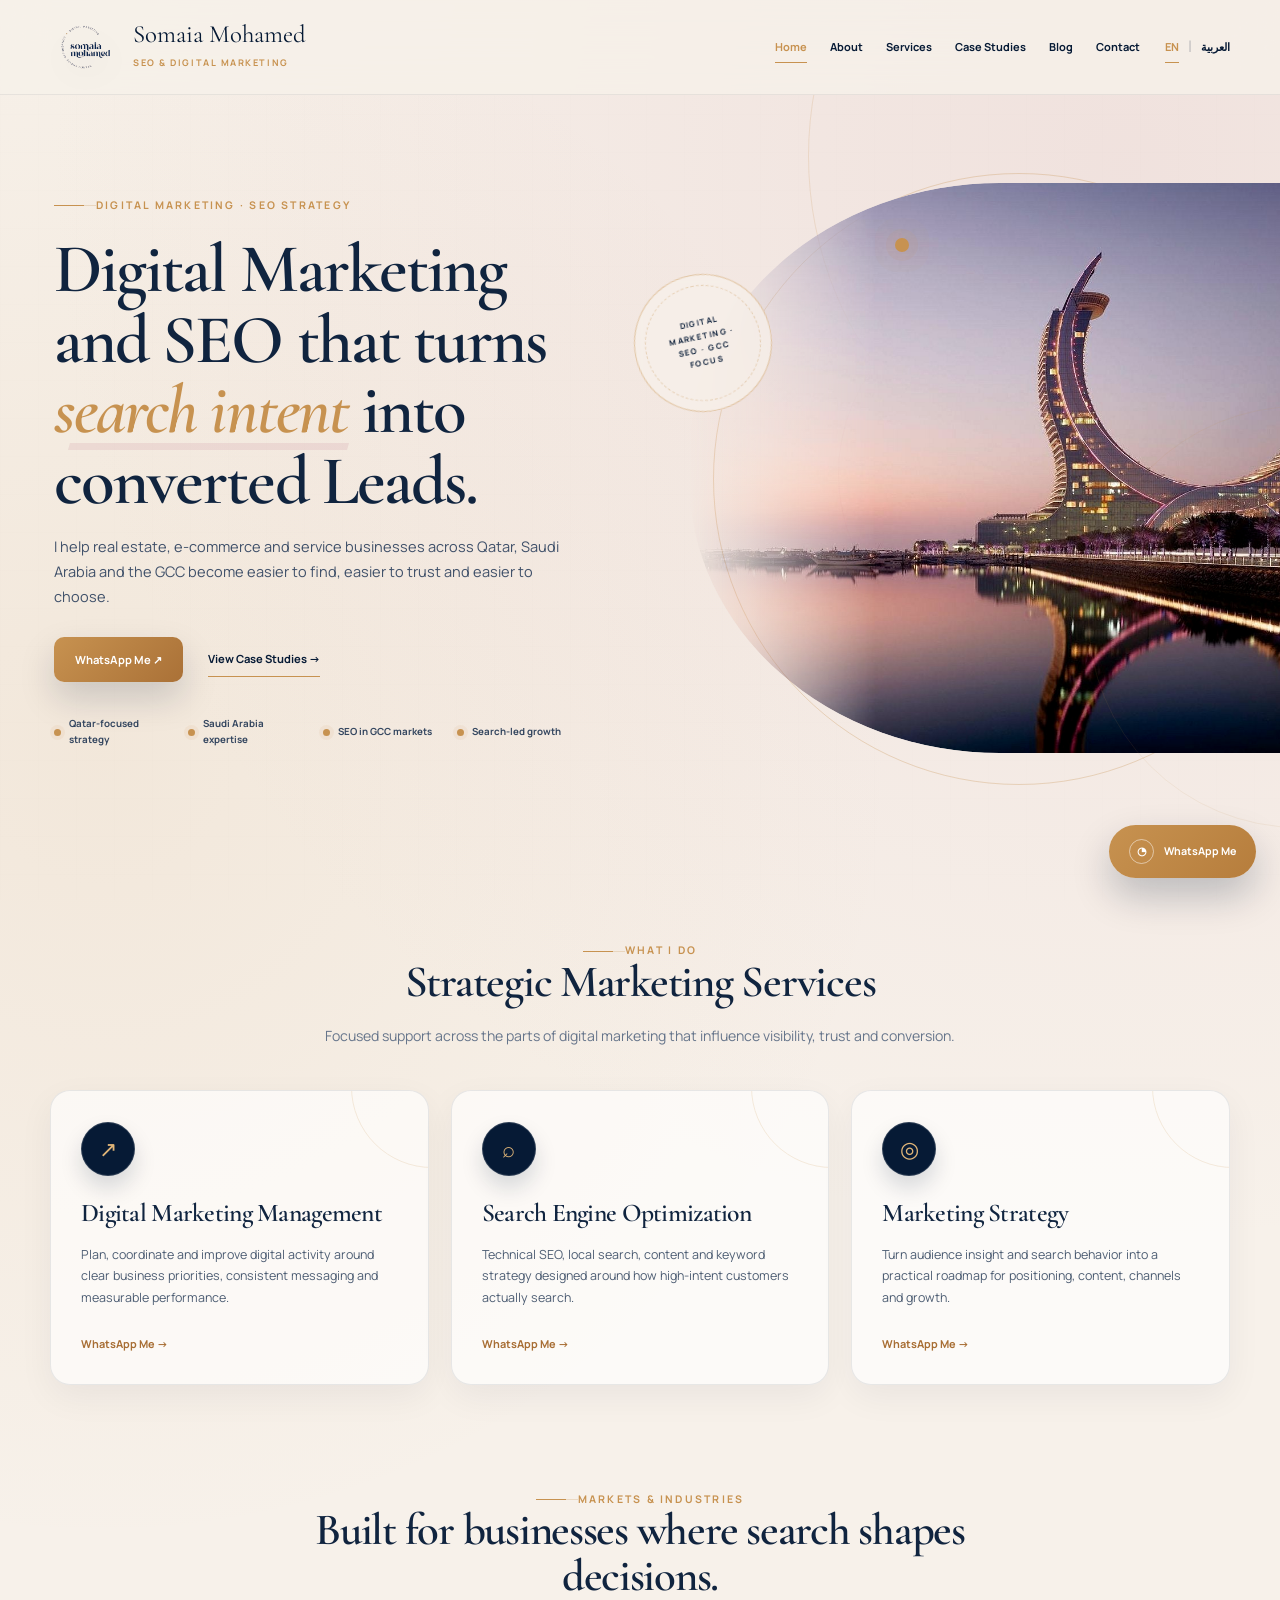
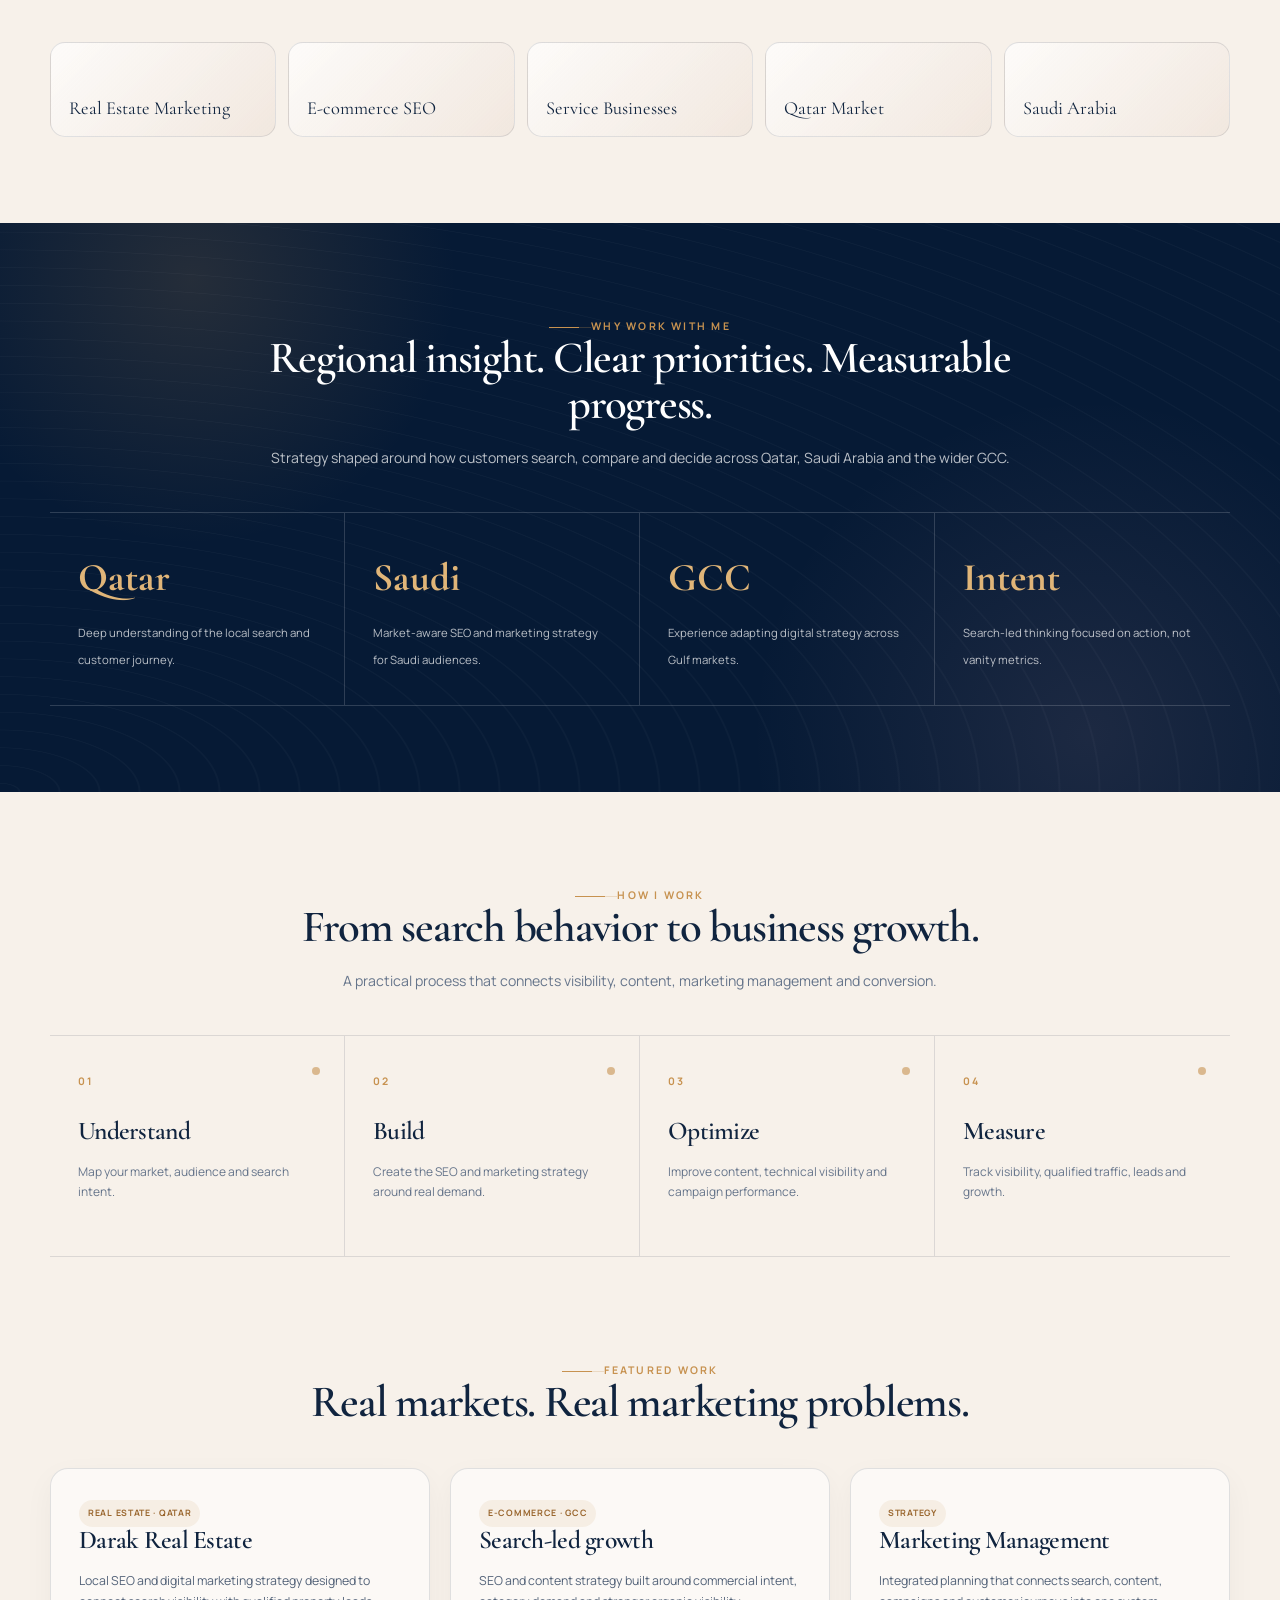
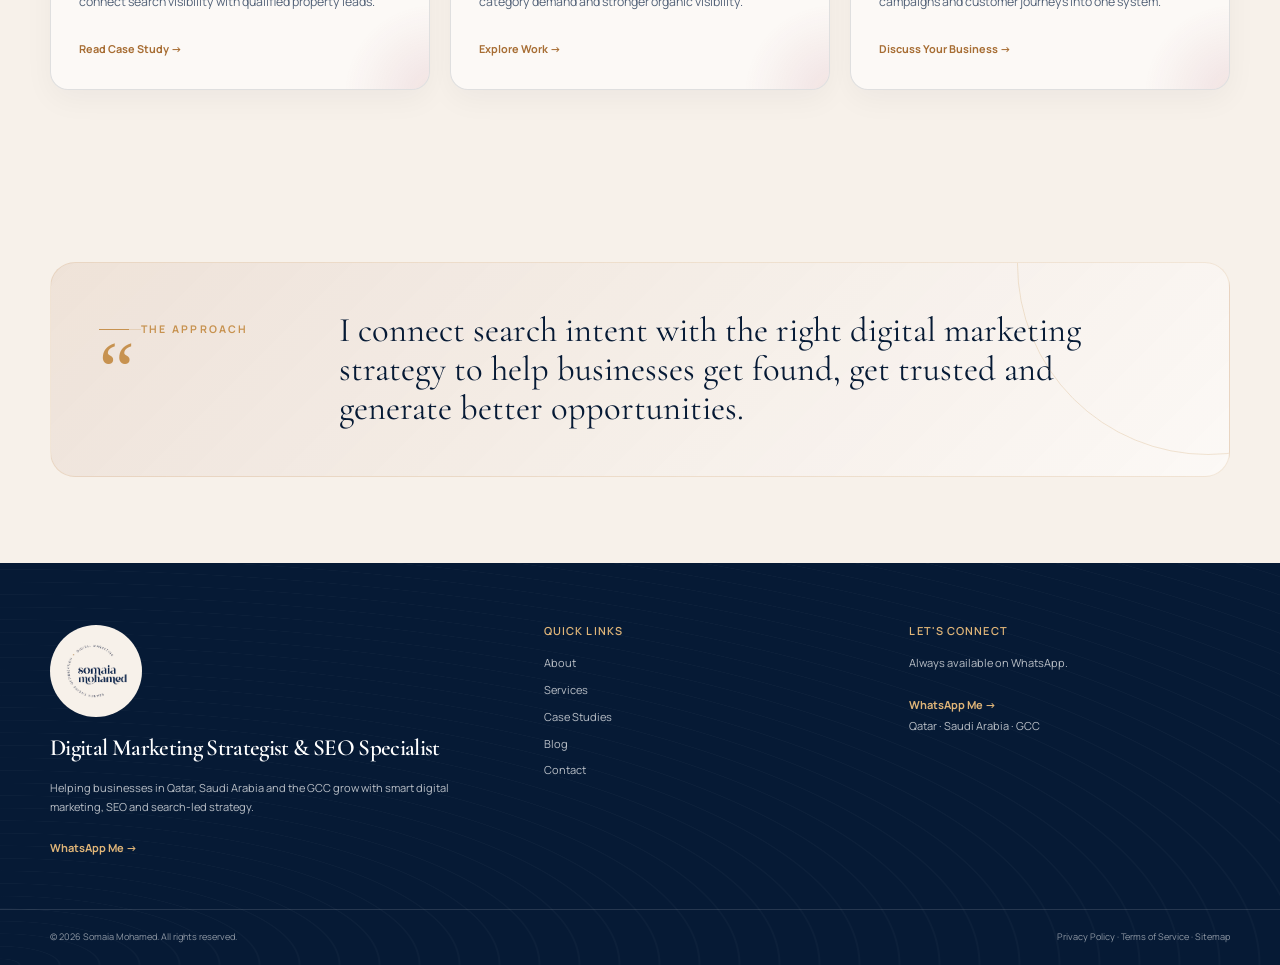
==== commit 7eb4abfb: "Add files via upload" ====
--- a/index.html
+++ b/index.html
@@ -1,6 +1,5 @@
 <!DOCTYPE html>
-
-<html dir="rtl" lang="ar"><head><meta charset="utf-8"/><meta content="width=device-width,initial-scale=1" name="viewport"/><title>سُميه · التسويق الرقمي وSEO</title><meta content="سُميه متخصصة في التسويق الرقمي وSEO بخبرة في قطر والسعودية ودول الخليج، مع تركيز على التسويق العقاري وSEO للتجارة الإلكترونية وإدارة التسويق." name="description"/><meta content="e24Axtdung1teUWZf1B8F5zy9ya158HYqXwpYfRYWtg" name="google-site-verification"/><link href="https://fonts.googleapis.com" rel="preconnect"/><link crossorigin="" href="https://fonts.gstatic.com" rel="preconnect"/><link href="https://fonts.googleapis.com/css2?family=Cormorant+Garamond:wght@500;600;700&amp;family=Manrope:wght@400;500;600;700&amp;family=Noto+Kufi+Arabic:wght@400;500;600;700&amp;family=Noto+Naskh+Arabic:wght@500;600;700&amp;display=swap" rel="stylesheet"/><style>
+<html dir="ltr" lang="en"><head><meta charset="utf-8"/><meta content="width=device-width,initial-scale=1" name="viewport"/><title>Somaia Mohamed · Digital Marketing &amp; SEO</title><meta content="Digital Marketing Specialist experienced in Qatar and Saudi Arabia. SEO in GCC, real estate marketing, e-commerce SEO and marketing management focused on search intent and qualified leads." name="description"/><meta content="e24Axtdung1teUWZf1B8F5zy9ya158HYqXwpYfRYWtg" name="google-site-verification"/><link href="https://fonts.googleapis.com" rel="preconnect"/><link crossorigin="" href="https://fonts.gstatic.com" rel="preconnect"/><link href="https://fonts.googleapis.com/css2?family=Cormorant+Garamond:wght@500;600;700&amp;family=Manrope:wght@400;500;600;700&amp;family=Noto+Kufi+Arabic:wght@400;500;600;700&amp;family=Noto+Naskh+Arabic:wght@500;600;700&amp;display=swap" rel="stylesheet"/><style>
 
 @import url('https://fonts.googleapis.com/css2?family=Cormorant+Garamond:wght@500;600;700&family=Manrope:wght@400;500;600;700&family=Noto+Kufi+Arabic:wght@400;500;600;700&family=Noto+Naskh+Arabic:wght@500;600;700&display=swap');
 
@@ -922,45 +921,45 @@
   .rtl .hero-photo-caption{right:6%}
 }
 
-</style></head><body class="rtl page-home">
-<header class="site-header"><div class="container header-inner rtl">
-<a aria-label="سُميه" class="brand" href="index.html"><img alt="سُميه محمد logo" src="[data-uri]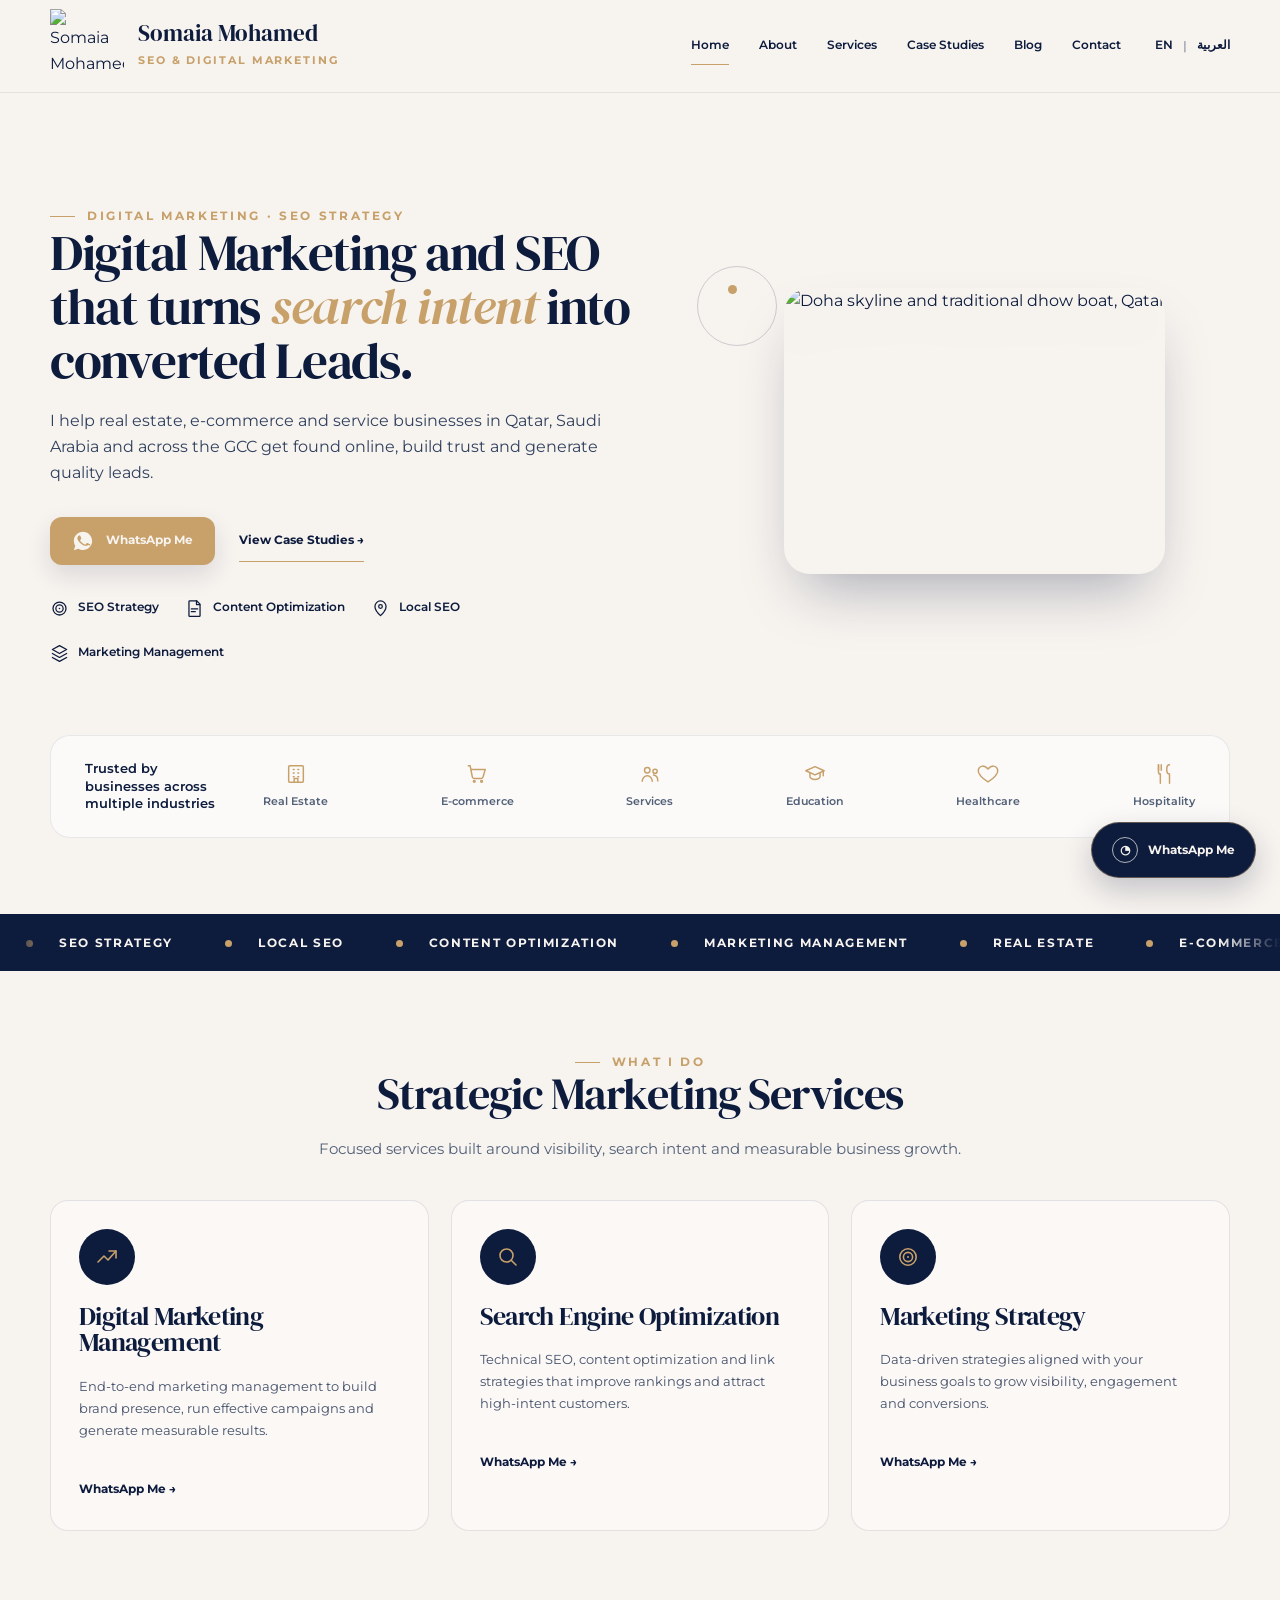
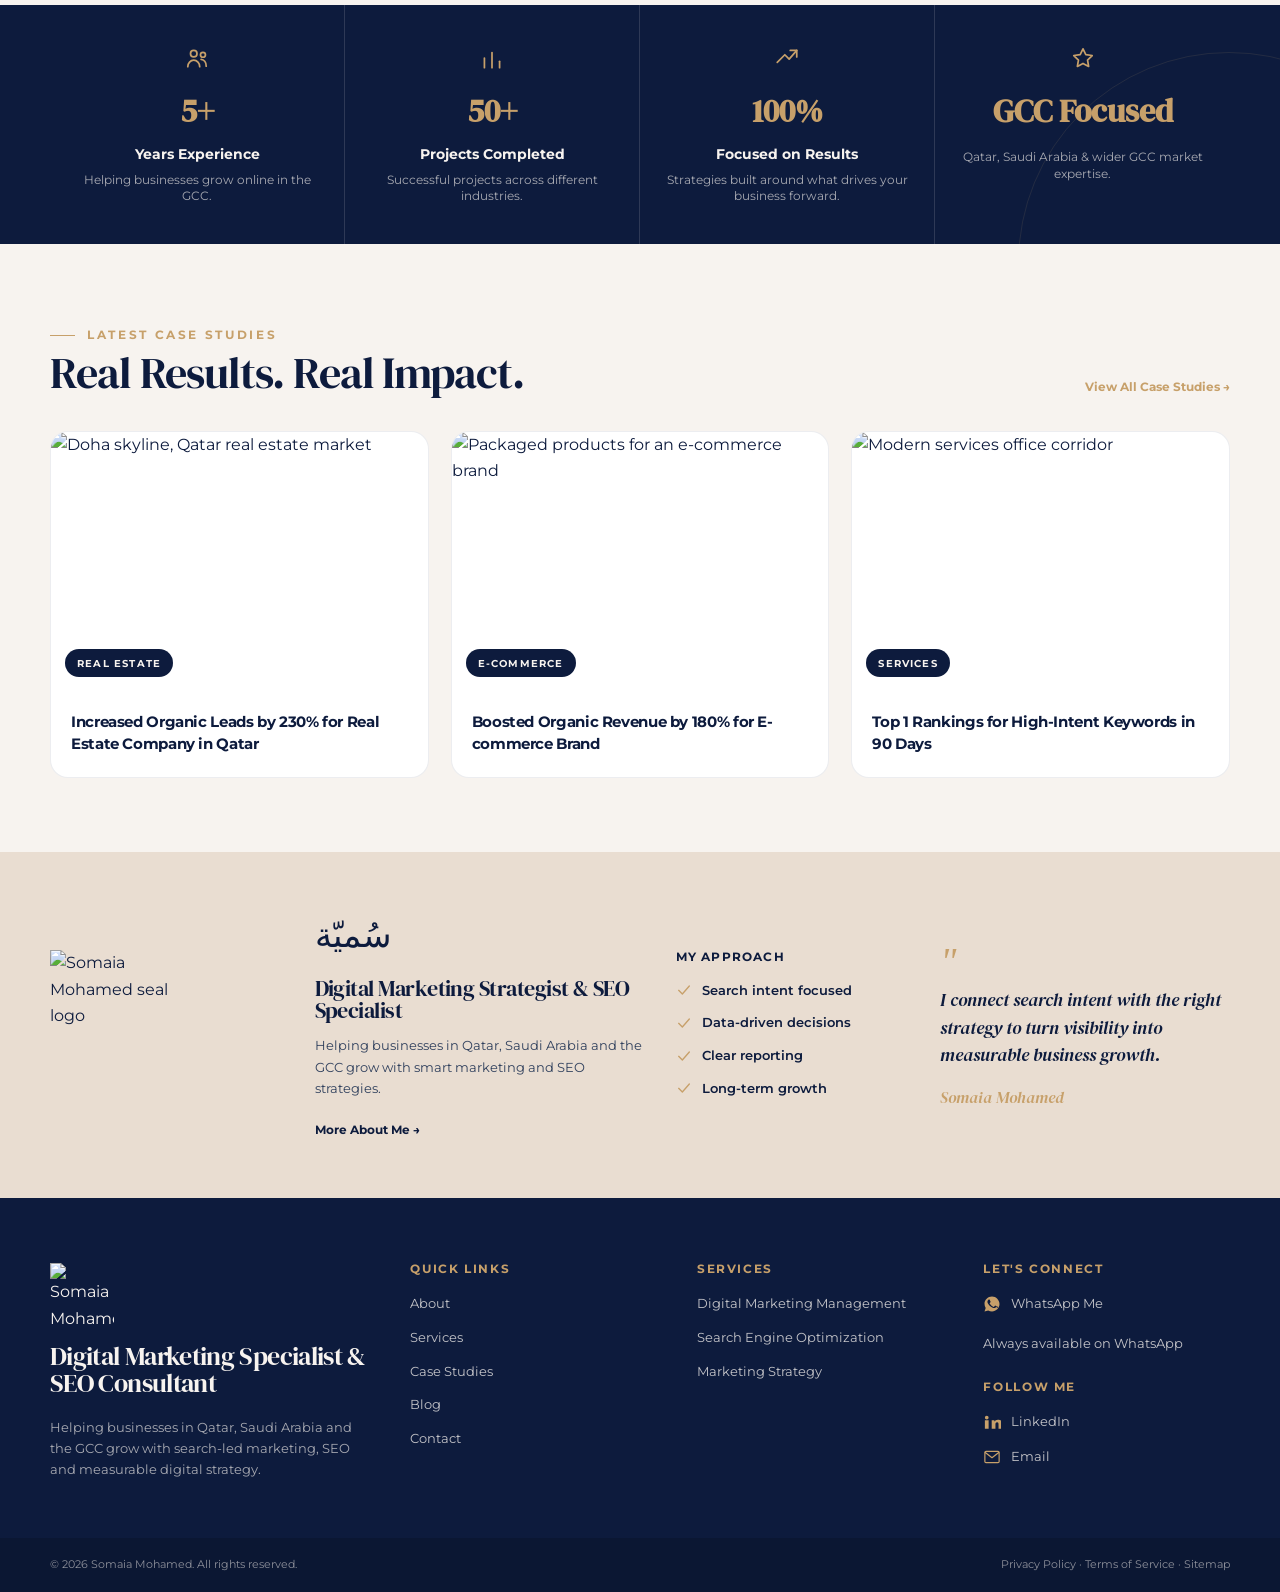
==== commit 0fb20197: "Add files via upload" ====
--- a/index.html
+++ b/index.html
@@ -1,1032 +1,301 @@
-<!DOCTYPE html>
-<html dir="ltr" lang="en"><head><meta charset="utf-8"/><meta content="width=device-width,initial-scale=1" name="viewport"/><title>Somaia Mohamed · Digital Marketing &amp; SEO</title><meta content="Digital Marketing Specialist experienced in Qatar and Saudi Arabia. SEO in GCC, real estate marketing, e-commerce SEO and marketing management focused on search intent and qualified leads." name="description"/><meta content="e24Axtdung1teUWZf1B8F5zy9ya158HYqXwpYfRYWtg" name="google-site-verification"/><link href="https://fonts.googleapis.com" rel="preconnect"/><link crossorigin="" href="https://fonts.gstatic.com" rel="preconnect"/><link href="https://fonts.googleapis.com/css2?family=Cormorant+Garamond:wght@500;600;700&amp;family=Manrope:wght@400;500;600;700&amp;family=Noto+Kufi+Arabic:wght@400;500;600;700&amp;family=Noto+Naskh+Arabic:wght@500;600;700&amp;display=swap" rel="stylesheet"/><style>
-
-@import url('https://fonts.googleapis.com/css2?family=Cormorant+Garamond:wght@500;600;700&family=Manrope:wght@400;500;600;700&family=Noto+Kufi+Arabic:wght@400;500;600;700&family=Noto+Naskh+Arabic:wght@500;600;700&display=swap');
-
-:root{
-  --navy:#061a35;
-  --navy-2:#0c2a50;
-  --ink:#10243f;
-  --cream:#f7f1ea;
-  --paper:#fcfaf7;
-  --sand:#eadbd0;
-  --rose:#d4a4ac;
-  --gold:#c79250;
-  --gold-2:#e0b578;
-  --muted:#66758b;
-  --line:rgba(16,36,63,.12);
-  --white:#fff;
-  --shadow:0 24px 70px rgba(6,26,53,.10);
-  --max:1180px;
-}
-
-*{box-sizing:border-box}
-html{scroll-behavior:smooth}
-body{
-  margin:0;
-  background:
-    radial-gradient(circle at 88% 4%,rgba(212,164,172,.20),transparent 26%),
-    radial-gradient(circle at 8% 18%,rgba(199,146,80,.10),transparent 22%),
-    var(--cream);
-  color:var(--ink);
-  font-family:'Manrope',Arial,sans-serif;
-  line-height:1.7;
-  -webkit-font-smoothing:antialiased;
-  overflow-x:hidden;
-}
-body:before{
-  content:"";
-  position:fixed;
-  inset:0;
-  pointer-events:none;
-  z-index:-1;
-  opacity:.22;
-  background-image:
-    linear-gradient(rgba(16,36,63,.025) 1px,transparent 1px),
-    linear-gradient(90deg,rgba(16,36,63,.025) 1px,transparent 1px);
-  background-size:38px 38px;
-}
-body:after{
-  content:"";
-  position:fixed;
-  width:420px;height:420px;
-  border:1px solid rgba(199,146,80,.10);
-  border-radius:50%;
-  right:-230px;bottom:8%;
-  pointer-events:none;
-  animation:slowSpin 35s linear infinite;
-}
-a{color:inherit;text-decoration:none}
-img{max-width:100%;display:block}
-button{font:inherit}
-.container{width:min(var(--max),calc(100% - 56px));margin:auto}
-
-h1,h2,h3,h4{
-  font-family:'Cormorant Garamond',Georgia,serif;
-  line-height:1.02;
-  font-weight:600;
-  letter-spacing:-.028em;
-  margin:0 0 18px;
-}
-h1{font-size:clamp(3rem,5.4vw,5.45rem)}
-h2{font-size:clamp(2.15rem,3.5vw,3.35rem)}
-h3{font-size:clamp(1.35rem,2vw,1.75rem)}
-p{margin:0 0 17px}
-.eyebrow{
-  display:inline-flex;
-  align-items:center;
-  gap:12px;
-  color:var(--gold);
-  font-size:.66rem;
-  font-weight:700;
-  letter-spacing:.21em;
-  text-transform:uppercase;
-}
-.eyebrow:before{
-  content:"";
-  width:30px;height:1px;
-  background:var(--gold);
-  box-shadow:12px 0 0 rgba(199,146,80,.25);
-}
-
-/* Header */
-.site-header{
-  position:sticky;
-  top:0;
-  z-index:1000;
-  background:rgba(247,241,234,.78);
-  backdrop-filter:blur(22px);
-  border-bottom:1px solid rgba(16,36,63,.07);
-}
-.header-inner{
-  min-height:94px;
-  display:flex;
-  align-items:center;
-  gap:28px;
-}
-.brand{
-  display:flex;
-  align-items:center;
-  gap:13px;
-  min-width:330px;
-}
-.brand img{
-  width:70px;height:70px;
-  object-fit:contain;
-  border-radius:50%;
-  filter:drop-shadow(0 9px 15px rgba(6,26,53,.08));
-  transition:transform .6s cubic-bezier(.2,.8,.2,1);
-}
-.brand:hover img{transform:rotate(-5deg) scale(1.04)}
-.brand-copy{display:flex;flex-direction:column}
-.brand-name{
-  font-family:'Cormorant Garamond',Georgia,serif;
-  font-size:1.55rem;
-  line-height:.88;
-  color:var(--navy);
-}
-.brand-sub{
-  font-size:.57rem;
-  font-weight:700;
-  letter-spacing:.17em;
-  color:var(--gold);
-  margin-top:9px;
-}
-.desktop-nav{
-  display:flex;
-  align-items:center;
-  justify-content:flex-end;
-  gap:23px;
-  flex:1;
-}
-.desktop-nav a{
-  position:relative;
-  font-size:.69rem;
-  font-weight:700;
-  color:var(--navy);
-  padding:10px 0;
-  white-space:nowrap;
-  transition:color .25s ease;
-}
-.desktop-nav a:after{
-  content:"";
-  position:absolute;
-  left:0;right:100%;bottom:3px;
-  height:1px;
-  background:var(--gold);
-  transition:right .3s ease;
-}
-.desktop-nav a:hover,.desktop-nav a.active{color:var(--gold)}
-.desktop-nav a:hover:after,.desktop-nav a.active:after{right:0}
-.lang{display:flex;gap:9px;align-items:center;margin-left:2px}
-.lang .sep{opacity:.25}
-.menu-trigger{
-  display:none;
-  border:1px solid rgba(255,255,255,.18);
-  background:var(--navy);
-  color:var(--cream);
-  border-radius:50%;
-  width:44px;height:44px;
-}
+<!doctype html><html lang="en" dir="ltr"><head>
+<meta charset="utf-8"><meta name="viewport" content="width=device-width,initial-scale=1">
+<title>Somaia Mohamed · Digital Marketing &amp; SEO</title><meta name="description" content="Digital Marketing Specialist experienced in Qatar and Saudi Arabia, SEO in GCC, real estate marketing, E-commerce SEO and Marketing Management.">
+<meta name="google-site-verification" content="e24Axtdung1teUWZf1B8F5zy9ya158HYqXwpYfRYWtg">
+<style>
+
+:root{--navy:#0D1B3D;--cream:#F7F3EF;--beige:#E9DDD1;--gold:#C7A06A;--ink:#0D1B3D;--muted:#526078;--white:#fff;--max:1180px}
+*{box-sizing:border-box}html{scroll-behavior:smooth}body{margin:0;background:var(--cream);color:var(--ink);font-family:"Montserrat","Helvetica Neue",Arial,sans-serif;line-height:1.65;-webkit-font-smoothing:antialiased}
+a{color:inherit;text-decoration:none}img{max-width:100%;display:block}button{font:inherit}.container{width:min(var(--max),calc(100% - 64px));margin:auto}
+h1,h2,h3,h4{font-family:"DM Serif Display",Georgia,serif;line-height:1.05;font-weight:400;letter-spacing:-.025em;margin:0 0 20px}h1{font-size:clamp(2.35rem,4vw,3.55rem)}h2{font-size:clamp(2rem,3.4vw,3.25rem)}h3{font-size:clamp(1.25rem,2vw,1.7rem)}
+p{margin:0 0 18px}.eyebrow{display:inline-flex;align-items:center;gap:12px;color:var(--gold);font-size:.72rem;font-weight:700;letter-spacing:.23em;text-transform:uppercase}.eyebrow:before{content:"";width:25px;height:1px;background:var(--gold)}
+.site-header{position:sticky;top:0;z-index:100;background:rgba(247,243,239,.96);backdrop-filter:blur(14px);border-bottom:1px solid rgba(13,27,61,.08)}
+.header-inner{min-height:92px;display:flex;align-items:center;gap:34px}
+.brand{display:flex;align-items:center;gap:14px;min-width:310px}.brand img{width:74px;height:74px;object-fit:contain}.brand-copy{display:flex;flex-direction:column}.brand-name{font-family:"DM Serif Display",Georgia,serif;font-size:1.45rem;line-height:1;color:var(--navy)}.brand-sub{font-size:.66rem;font-weight:700;letter-spacing:.18em;color:var(--gold);margin-top:7px}
+.desktop-nav{display:flex;align-items:center;justify-content:flex-end;gap:30px;flex:1}.desktop-nav a{font-size:.78rem;font-weight:600;color:var(--navy);padding:8px 0;border-bottom:1px solid transparent;white-space:nowrap}.desktop-nav a:hover,.desktop-nav a.active{border-color:var(--gold);color:var(--gold-dark)}
+.lang{display:flex;gap:10px;align-items:center;font-size:.72rem;font-weight:700;margin-left:4px}.lang a{padding:5px 0}.lang .sep{opacity:.3}
+.menu-trigger{display:none;border:0;background:var(--navy);color:var(--cream);border-radius:50%;width:42px;height:42px}
+.hero{padding:78px 0 76px;background:var(--cream);overflow:hidden}.hero-grid{display:grid;grid-template-columns:1.08fr .92fr;gap:70px;align-items:center;min-height:520px}.hero h1{max-width:730px}.hero h1 em{color:var(--gold);font-style:italic}.lede{max-width:650px;font-size:1rem;color:#30405d}.hero-actions{display:flex;gap:24px;align-items:center;margin-top:30px}.btn{display:inline-flex;align-items:center;justify-content:center;gap:12px;border-radius:12px;padding:13px 22px;font-size:.78rem;font-weight:700;transition:.2s ease}.btn-gold{background:var(--gold);color:var(--cream);box-shadow:0 10px 25px rgba(13,27,61,.12)}.btn-gold:hover{transform:translateY(-2px)}.btn-link{color:var(--navy);border-bottom:1px solid var(--gold);border-radius:0;padding:10px 0}
+.hero-visual{display:grid;place-items:center;position:relative;min-height:430px}.hero-visual:before{content:"";position:absolute;width:420px;height:420px;border:1px solid rgba(13,27,61,.12);border-radius:50%}.hero-visual:after{content:"";position:absolute;width:360px;height:360px;border-radius:50%;background:rgba(233,221,209,.72)}.hero-visual img{position:relative;z-index:2;width:300px;height:300px;object-fit:contain;filter:drop-shadow(0 20px 25px rgba(13,27,61,.08))}
+.section{padding:74px 0}.section-head{text-align:center;max-width:720px;margin:0 auto 38px}.section-head p{color:var(--muted);font-size:.92rem}.cards{display:grid;grid-template-columns:repeat(3,1fr);gap:22px}.card{background:rgba(255,255,255,.46);border:1px solid rgba(13,27,61,.1);border-radius:18px;padding:28px;min-height:250px}.card-icon{width:50px;height:50px;border-radius:50%;background:var(--beige);display:grid;place-items:center;margin-bottom:18px;font-size:1.25rem}.card p{font-size:.82rem;color:#44516a}.card-link{color:var(--gold-dark);font-size:.76rem;font-weight:700;margin-top:20px;display:inline-block}
+.dark-section{background:var(--navy);color:var(--cream);position:relative;overflow:hidden}.dark-section:after{content:"";position:absolute;width:420px;height:420px;border:1px solid rgba(199,160,106,.12);border-radius:50%;right:-160px;bottom:-230px}.dark-section .section-head p{color:rgba(247,243,239,.7)}.dark-section .card{background:rgba(247,243,239,.035);border-color:rgba(247,243,239,.13)}.dark-section .card p{color:rgba(247,243,239,.72)}.dark-section .card-link{color:var(--gold)}.dark-section .eyebrow{color:var(--gold)}
+.stats{display:grid;grid-template-columns:repeat(4,1fr);border-top:1px solid rgba(13,27,61,.12);border-bottom:1px solid rgba(13,27,61,.12)}.stat{padding:28px 22px;border-right:1px solid rgba(13,27,61,.12)}.stat:last-child{border-right:0}.stat strong{display:block;font-family:"DM Serif Display",Georgia,serif;font-size:1.8rem;margin-bottom:8px}.stat span{font-size:.72rem;color:var(--muted)}
+.page-hero{padding:90px 0 65px;background:var(--beige)}.page-hero .lede{max-width:700px}
+.split{display:grid;grid-template-columns:1fr 1fr;gap:60px;align-items:start}.list{display:grid;gap:15px}.list div{padding:17px 0;border-bottom:1px solid rgba(13,27,61,.12);font-size:.86rem}.case-grid{display:grid;grid-template-columns:repeat(2,1fr);gap:22px}.case-card{padding:30px;border-radius:18px;background:#fff;border:1px solid rgba(13,27,61,.08)}.case-card .icon-circle{width:46px;height:46px;margin-bottom:16px}.case-card .icon-circle .icon{width:20px;height:20px}.case-card .tag{color:var(--gold-dark);font-size:.68rem;font-weight:700;letter-spacing:.14em;text-transform:uppercase}.case-card p{font-size:.82rem;color:var(--muted)}
+.footer{background:var(--cream);border-top:1px solid rgba(13,27,61,.08)}.footer-main{padding:54px 0;display:grid;grid-template-columns:1.4fr 1fr 1fr;gap:50px}.footer-brand img{width:105px;height:105px}.footer h4{font-family:"Montserrat",sans-serif;font-size:.75rem;font-weight:700;letter-spacing:.14em;text-transform:uppercase}.footer p,.footer a{font-size:.78rem;color:#44516a}.footer-links{display:grid;gap:10px}.footer-bottom{background:var(--navy);color:var(--cream);padding:18px 0;font-size:.68rem}.footer-bottom .container{display:flex;justify-content:space-between;gap:20px}
+.floating-contact{position:fixed;right:24px;bottom:22px;z-index:120;background:var(--navy);color:var(--cream);border:1px solid rgba(199,160,106,.45);border-radius:999px;padding:14px 20px;display:flex;align-items:center;gap:10px;font-size:.76rem;font-weight:700;box-shadow:0 12px 30px rgba(13,27,61,.22)}.floating-contact .wa{width:26px;height:26px;border-radius:50%;border:1px solid rgba(247,243,239,.7);display:grid;place-items:center;font-size:.78rem}.floating-contact:hover{background:var(--gold);color:var(--navy)}
 .mobile-nav{display:none}
-
-/* Hero */
-.hero{
-  position:relative;
-  padding:72px 0 78px;
-  min-height:680px;
-  overflow:hidden;
-}
-.hero:before{
-  content:"";
-  position:absolute;
-  width:720px;height:720px;
-  right:-250px;top:-300px;
-  border:1px solid rgba(199,146,80,.18);
-  border-radius:50%;
-  animation:slowSpin 28s linear infinite;
-}
-.hero:after{
-  content:"";
-  position:absolute;
-  width:14px;height:14px;
-  border-radius:50%;
-  background:var(--gold);
-  right:29%;top:19%;
-  box-shadow:0 0 0 9px rgba(199,146,80,.08),0 0 0 20px rgba(199,146,80,.035);
-  animation:float 4.5s ease-in-out infinite;
-}
-.hero-grid{
-  display:grid;
-  grid-template-columns:minmax(0,.92fr) minmax(0,1.08fr);
-  gap:30px;
-  align-items:center;
-}
-.hero-copy{
-  position:relative;
-  z-index:8;
-  padding:20px 0 20px 4px;
-}
-.hero h1{
-  max-width:650px;
-  margin-top:20px;
-}
-.hero h1 em{
-  color:var(--gold);
-  font-style:italic;
-  position:relative;
-  white-space:nowrap;
-}
-.hero h1 em:after{
-  content:"";
-  position:absolute;
-  left:5%;right:0;bottom:2px;
-  height:7px;
-  background:rgba(212,164,172,.25);
-  z-index:-1;
-  transform:skewX(-16deg);
-}
-.lede{
-  max-width:610px;
-  color:#40516a;
-  font-size:.91rem;
-}
-.hero-actions{
-  display:flex;
-  gap:25px;
-  align-items:center;
-  margin-top:28px;
-}
-.btn{
-  display:inline-flex;
-  align-items:center;
-  justify-content:center;
-  gap:10px;
-  border-radius:10px;
-  padding:13px 21px;
-  font-size:.7rem;
-  font-weight:700;
-  transition:transform .28s ease,box-shadow .28s ease,background .28s ease;
-}
-.btn-gold{
-  color:#fff;
-  background:linear-gradient(135deg,var(--gold),#aa7137);
-  box-shadow:0 16px 35px rgba(6,26,53,.17);
-}
-.btn-gold:hover{
-  transform:translateY(-4px);
-  box-shadow:0 21px 42px rgba(6,26,53,.23);
-}
-.btn-link{
-  color:var(--navy);
-  padding:8px 0;
-  border-bottom:1px solid var(--gold);
-  font-size:.7rem;
-  font-weight:700;
-}
-.btn-link:hover{color:var(--gold)}
-.quick-strip{
-  display:grid;
-  grid-template-columns:repeat(4,1fr);
-  gap:12px;
-  margin-top:34px;
-  max-width:650px;
-}
-.quick-strip div{
-  display:flex;
-  align-items:center;
-  gap:8px;
-  font-size:.61rem;
-  font-weight:700;
-  color:#354760;
-}
-.dot{
-  width:7px;height:7px;
-  border-radius:50%;
-  background:var(--gold);
-  box-shadow:0 0 0 4px rgba(199,146,80,.08);
-  flex:none;
-}
-
-/* Integrated Qatar visual */
-.hero-visual{
-  position:relative;
-  min-height:560px;
-  display:flex;
-  align-items:center;
-  justify-content:flex-end;
-  isolation:isolate;
-  transform:translateZ(0);
-}
-.hero-visual:before{
-  content:"";
-  position:absolute;
-  width:610px;height:610px;
-  right:-95px;top:-10px;
-  border:1px solid rgba(199,146,80,.30);
-  border-radius:50%;
-  z-index:0;
-  animation:slowSpin 22s linear infinite reverse;
-}
-.hero-visual:after{
-  content:"";
-  position:absolute;
-  width:360px;height:360px;
-  right:30px;top:110px;
-  border:1px solid rgba(212,164,172,.24);
-  border-radius:50%;
-  z-index:0;
-  animation:slowSpin 17s linear infinite;
-}
-.hero-visual img{
-  position:relative;
-  z-index:2;
-  width:calc(100% + 80px);
-  height:570px;
-  object-fit:cover;
-  object-position:center;
-  margin-right:-80px;
-  border-radius:50% 0 0 50% / 48% 0 0 48%;
-  filter:saturate(.91) contrast(1.03);
-  box-shadow:-30px 25px 90px rgba(6,26,53,.16);
-  -webkit-mask-image:linear-gradient(90deg,transparent 0%,rgba(0,0,0,.25) 10%,#000 30%,#000 100%);
-  mask-image:linear-gradient(90deg,transparent 0%,rgba(0,0,0,.25) 10%,#000 30%,#000 100%);
-  animation:heroFloat 7s ease-in-out infinite;
-}
-.hero-visual .orbit-label{
-  position:absolute;
-  z-index:5;
-  left:4%;
-  top:16%;
-  width:138px;height:138px;
-  display:grid;
-  place-items:center;
-  border:1px solid rgba(199,146,80,.45);
-  border-radius:50%;
-  color:var(--navy);
-  background:rgba(247,241,234,.74);
-  backdrop-filter:blur(12px);
-  text-align:center;
-  padding:26px;
-  font-size:.49rem;
-  line-height:1.7;
-  letter-spacing:.18em;
-  font-weight:700;
-  transform:rotate(-12deg);
-  animation:orbitLabel 10s ease-in-out infinite;
-}
-.hero-visual .orbit-label:before{
-  content:"";
-  position:absolute;
-  inset:10px;
-  border:1px dashed rgba(199,146,80,.35);
-  border-radius:50%;
-}
-.hero-logo-stamp{
-  position:absolute;
-  z-index:6;
-  right:8%;
-  bottom:4%;
-  width:145px;height:145px;
-  object-fit:contain;
-  border-radius:50%;
-  padding:9px;
-  background:rgba(247,241,234,.78);
-  box-shadow:0 18px 40px rgba(6,26,53,.16);
-  animation:float 5.5s ease-in-out infinite;
-}
-.hero-photo-caption{
-  position:absolute;
-  z-index:6;
-  left:16%;
-  bottom:7%;
-  padding:12px 17px;
-  color:#fff;
-  background:rgba(6,26,53,.83);
-  border-left:2px solid var(--gold);
-  backdrop-filter:blur(12px);
-  box-shadow:0 15px 30px rgba(6,26,53,.18);
-}
-.hero-photo-caption strong{
-  display:block;
-  font-family:'Cormorant Garamond',serif;
-  font-size:1.35rem;
-}
-.hero-photo-caption span{
-  display:block;
-  font-size:.54rem;
-  letter-spacing:.12em;
-  text-transform:uppercase;
-  color:rgba(255,255,255,.70);
-}
-
-/* Trust / section */
-.section{padding:86px 0}
-.section-head{
-  max-width:780px;
-  margin:0 auto 42px;
-  text-align:center;
-}
-.section-head .eyebrow{justify-content:center}
-.section-head p{color:var(--muted);font-size:.88rem}
-.cards{
-  display:grid;
-  grid-template-columns:repeat(3,1fr);
-  gap:22px;
-}
-.card{
-  position:relative;
-  padding:31px 30px 28px;
-  background:rgba(255,255,255,.64);
-  border:1px solid rgba(16,36,63,.09);
-  border-radius:20px;
-  box-shadow:0 12px 35px rgba(6,26,53,.055);
-  overflow:hidden;
-  transition:transform .45s cubic-bezier(.2,.8,.2,1),box-shadow .45s ease,border-color .45s ease;
-}
-.card:before{
-  content:"";
-  position:absolute;
-  width:160px;height:160px;
-  right:-85px;top:-85px;
-  border:1px solid rgba(199,146,80,.17);
-  border-radius:50%;
-  transition:transform .7s ease;
-}
-.card:hover{
-  transform:translateY(-10px);
-  box-shadow:var(--shadow);
-  border-color:rgba(199,146,80,.30);
-}
-.card:hover:before{transform:scale(1.45)}
-.card-icon{
-  width:54px;height:54px;
-  display:grid;place-items:center;
-  margin-bottom:24px;
-  border-radius:50%;
-  background:var(--navy);
-  color:var(--gold-2);
-  border:1px solid rgba(255,255,255,.15);
-  box-shadow:0 12px 22px rgba(6,26,53,.15);
-  font-size:1.35rem;
-}
-.card p{font-size:.78rem;color:#4d5d73}
-.card-link{
-  display:inline-flex;
-  margin-top:10px;
-  color:#a76d33;
-  font-size:.68rem;
-  font-weight:700;
-}
-.card-link:hover{color:var(--navy)}
-.industry-grid{
-  display:grid;
-  grid-template-columns:repeat(5,1fr);
-  gap:12px;
-}
-.industry{
-  min-height:95px;
-  display:flex;
-  align-items:flex-end;
-  padding:18px;
-  border:1px solid var(--line);
-  border-radius:15px;
-  background:
-    linear-gradient(135deg,rgba(255,255,255,.72),rgba(234,219,208,.42));
-  font-family:'Cormorant Garamond',serif;
-  font-size:1.15rem;
-  line-height:1.1;
-  transition:transform .35s ease,background .35s ease;
-}
-.industry:hover{
-  transform:translateY(-5px);
-  background:linear-gradient(135deg,rgba(255,255,255,.9),rgba(212,164,172,.24));
-}
-.dark-section{
-  position:relative;
-  overflow:hidden;
-  color:#fff;
-  background:
-    radial-gradient(circle at 15% 10%,rgba(199,146,80,.16),transparent 22%),
-    radial-gradient(circle at 85% 90%,rgba(212,164,172,.11),transparent 28%),
-    var(--navy);
-}
-.dark-section:before,.footer:before{
-  content:"";
-  position:absolute;
-  inset:0;
-  pointer-events:none;
-  opacity:.18;
-  background:
-    repeating-radial-gradient(ellipse at 0% 100%,transparent 0 18px,rgba(255,255,255,.14) 19px 20px,transparent 21px 40px);
-}
-.dark-section .section-head p{color:rgba(255,255,255,.72)}
-.stats{
-  display:grid;
-  grid-template-columns:repeat(4,1fr);
-  border-top:1px solid rgba(255,255,255,.16);
-  border-bottom:1px solid rgba(255,255,255,.16);
-}
-.stat{
-  min-height:175px;
-  padding:32px 28px;
-  border-right:1px solid rgba(255,255,255,.16);
-}
-.stat:last-child{border-right:0}
-.stat strong{
-  display:block;
-  color:var(--gold-2);
-  font-family:'Cormorant Garamond',serif;
-  font-size:2.45rem;
-  margin-bottom:7px;
-}
-.stat span{font-size:.71rem;color:rgba(255,255,255,.72)}
-.process{
-  display:grid;
-  grid-template-columns:repeat(4,1fr);
-  gap:0;
-  border-top:1px solid var(--line);
-  border-bottom:1px solid var(--line);
-}
-.process-item{
-  position:relative;
-  min-height:220px;
-  padding:30px 28px;
-  border-right:1px solid var(--line);
-}
-.process-item:last-child{border-right:0}
-.process-num{
-  color:var(--gold);
-  font-size:.65rem;
-  letter-spacing:.15em;
-  font-weight:700;
-}
-.process-item h3{margin-top:25px}
-.process-item p{font-size:.75rem;color:var(--muted)}
-.process-item:after{
-  content:"";
-  position:absolute;
-  width:8px;height:8px;
-  right:24px;top:31px;
-  border-radius:50%;
-  background:var(--gold);
-  opacity:.6;
-  animation:pulse 2.5s ease-in-out infinite;
-}
-.case-grid{
-  display:grid;
-  grid-template-columns:repeat(3,1fr);
-  gap:20px;
-}
-.case-card{
-  position:relative;
-  min-height:220px;
-  padding:28px;
-  border:1px solid var(--line);
-  border-radius:18px;
-  background:rgba(255,255,255,.58);
-  box-shadow:0 10px 30px rgba(6,26,53,.045);
-  overflow:hidden;
-  transition:transform .4s ease,box-shadow .4s ease;
-}
-.case-card:before{
-  content:"";
-  position:absolute;
-  width:190px;height:190px;
-  right:-100px;bottom:-100px;
-  background:radial-gradient(circle,rgba(212,164,172,.28),transparent 67%);
-}
-.case-card:hover{transform:translateY(-8px);box-shadow:var(--shadow)}
-.tag{
-  display:inline-flex;
-  padding:6px 9px;
-  border-radius:999px;
-  background:rgba(199,146,80,.11);
-  color:#9a672f;
-  font-size:.55rem;
-  font-weight:700;
-  letter-spacing:.08em;
-  text-transform:uppercase;
-}
-.case-card p{font-size:.77rem;color:#536278}
-.quote-panel{
-  position:relative;
-  display:grid;
-  grid-template-columns:.25fr 1fr;
-  gap:30px;
-  padding:48px;
-  border-radius:25px;
-  background:linear-gradient(135deg,rgba(234,219,208,.68),rgba(255,255,255,.56));
-  border:1px solid rgba(199,146,80,.18);
-  overflow:hidden;
-}
-.quote-panel:before{
-  content:"";
-  position:absolute;
-  width:380px;height:380px;
-  right:-170px;top:-190px;
-  border:1px solid rgba(199,146,80,.22);
-  border-radius:50%;
-}
-.quote-mark{
-  font-family:Georgia,serif;
-  font-size:5rem;
-  line-height:.8;
-  color:var(--gold);
-}
-.quote-panel blockquote{
-  margin:0;
-  max-width:760px;
-  font-family:'Cormorant Garamond',serif;
-  font-size:clamp(1.55rem,2.7vw,2.55rem);
-  line-height:1.13;
-  color:var(--navy);
-}
-
-/* Inner pages */
-.page-hero{
-  position:relative;
-  overflow:hidden;
-  padding:100px 0 92px;
-  background:
-    linear-gradient(90deg,rgba(247,241,234,.98) 0%,rgba(247,241,234,.90) 48%,rgba(247,241,234,.34) 100%),
-    url('[data-uri]') 76% 42%/cover no-repeat;
-}
-.page-hero:before{
-  content:"";
-  position:absolute;
-  width:360px;height:360px;
-  right:6%;top:-210px;
-  border:1px solid rgba(199,146,80,.25);
-  border-radius:50%;
-  animation:slowSpin 24s linear infinite;
-}
-.page-hero .container{position:relative;z-index:2}
-.page-hero h1{max-width:780px;margin-top:20px}
-.page-hero .lede{max-width:680px}
-.page-hero:after{
-  content:"QATAR · SAUDI ARABIA · GCC";
-  position:absolute;
-  right:3%;
-  bottom:22px;
-  color:rgba(6,26,53,.42);
-  font-size:.52rem;
-  font-weight:700;
-  letter-spacing:.25em;
-}
-.split{
-  display:grid;
-  grid-template-columns:1.1fr .9fr;
-  gap:28px;
-  align-items:start;
-}
-.split > .page-photo{
-  grid-column:1/-1;
-  margin-top:12px;
-}
-.page-photo{
-  position:relative;
-  overflow:hidden;
-  min-height:350px;
-  border-radius:28px;
-  box-shadow:var(--shadow);
-}
-.page-photo:after{
-  content:"";
-  position:absolute;
-  inset:0;
-  background:linear-gradient(90deg,rgba(6,26,53,.20),transparent 45%,rgba(6,26,53,.05));
-}
-.page-photo img{
-  width:100%;height:100%;
-  min-height:350px;
-  object-fit:cover;
-  filter:saturate(.92);
-  transition:transform 1s cubic-bezier(.2,.8,.2,1);
-}
-.page-photo:hover img{transform:scale(1.045)}
-.list{
-  display:grid;
-  gap:0;
-  border-top:1px solid var(--line);
-}
-.list > div{
-  padding:14px 0;
-  border-bottom:1px solid var(--line);
-  font-size:.77rem;
-}
-.list > div:before{
-  content:"✓";
-  color:var(--gold);
-  margin-right:10px;
-}
-.rtl .list > div:before{margin-right:0;margin-left:10px}
-
-/* Footer */
-.footer{
-  position:relative;
-  overflow:hidden;
-  color:#fff;
-  background:var(--navy);
-  padding:62px 0 0;
-}
-.footer-main{
-  position:relative;
-  z-index:2;
-  display:grid;
-  grid-template-columns:1.4fr 1fr 1fr;
-  gap:45px;
-  padding-bottom:48px;
-}
-.footer-brand img{
-  width:92px;height:92px;
-  object-fit:contain;
-  background:var(--cream);
-  border-radius:50%;
-  padding:3px;
-  margin-bottom:20px;
-}
-.footer h3{color:#fff;font-size:1.45rem}
-.footer h4{
-  font-family:'Manrope',sans-serif;
-  color:var(--gold-2);
-  font-size:.69rem;
-  letter-spacing:.1em;
-  text-transform:uppercase;
-}
-.footer p,.footer a{font-size:.69rem;color:rgba(255,255,255,.72)}
-.footer a:hover{color:#fff}
-.footer-links{display:grid;gap:8px}
-.footer-whatsapp{display:inline-flex!important;color:var(--gold-2)!important;font-weight:700}
-.footer-bottom{
-  position:relative;
-  z-index:2;
-  border-top:1px solid rgba(255,255,255,.13);
-}
-.footer-bottom .container{
-  min-height:55px;
-  display:flex;
-  justify-content:space-between;
-  align-items:center;
-  gap:20px;
-}
-.footer-bottom span{font-size:.57rem;color:rgba(255,255,255,.55)}
-
-.floating-contact{
-  position:fixed;
-  z-index:900;
-  right:24px;bottom:22px;
-  display:flex;
-  align-items:center;
-  gap:10px;
-  padding:14px 20px;
-  color:#fff;
-  background:linear-gradient(135deg,var(--gold),#b67d3c);
-  border-radius:999px;
-  box-shadow:0 18px 38px rgba(6,26,53,.23);
-  font-size:.67rem;
-  font-weight:700;
-  transition:transform .3s ease,box-shadow .3s ease;
-}
-.floating-contact:hover{
-  transform:translateY(-5px);
-  box-shadow:0 22px 44px rgba(6,26,53,.29);
-}
-.wa{
-  width:25px;height:25px;
-  display:grid;place-items:center;
-  border:1px solid rgba(255,255,255,.5);
-  border-radius:50%;
-}
-
-/* Reveal / motion */
-.reveal{
-  opacity:0;
-  transform:translateY(24px);
-  transition:opacity .8s ease,transform .8s cubic-bezier(.2,.8,.2,1);
-}
-.reveal.visible{opacity:1;transform:none}
-.delay-1{transition-delay:.10s}
-.delay-2{transition-delay:.20s}
-@keyframes float{0%,100%{transform:translateY(0)}50%{transform:translateY(-12px)}}
-@keyframes heroFloat{0%,100%{transform:translate3d(0,0,0)}50%{transform:translate3d(-6px,-8px,0)}}
-@keyframes orbitLabel{0%,100%{transform:rotate(-12deg) translateY(0)}50%{transform:rotate(-7deg) translateY(-8px)}}
-@keyframes slowSpin{to{transform:rotate(360deg)}}
-@keyframes pulse{0%,100%{transform:scale(1);opacity:.45}50%{transform:scale(1.8);opacity:1}}
-
-@media (max-width:1050px){
-  .brand{min-width:250px}
-  .desktop-nav{gap:16px}
-  .hero-grid{grid-template-columns:1fr .95fr;gap:12px}
-  .hero h1{font-size:clamp(2.8rem,5.6vw,4.5rem)}
-  .hero-visual img{width:calc(100% + 30px);margin-right:-30px}
-  .industry-grid{grid-template-columns:repeat(3,1fr)}
-}
-@media (max-width:820px){
-  .container{width:min(var(--max),calc(100% - 34px))}
-  .header-inner{min-height:78px}
-  .brand{min-width:0;flex:1}
-  .brand img{width:58px;height:58px}
-  .brand-name{font-size:1.32rem}
-  .desktop-nav{display:none}
-  .menu-trigger{display:grid;place-items:center}
-  .mobile-nav{
-    display:grid;
-    max-height:0;
-    overflow:hidden;
-    padding:0 18px;
-    background:rgba(247,241,234,.97);
-    transition:max-height .35s ease,padding .35s ease;
+[dir=rtl]{text-align:right}.rtl .header-inner{direction:rtl}.rtl .brand{min-width:310px}.rtl .desktop-nav{justify-content:flex-start}.rtl .hero-grid{direction:rtl}.rtl .hero-actions{justify-content:flex-start}.rtl .section-head{text-align:center}.rtl .eyebrow{flex-direction:row-reverse}.rtl .eyebrow:before{order:-1}.rtl .floating-contact{right:auto;left:24px}.rtl .footer-bottom .container{direction:rtl}.rtl .footer-main{direction:rtl}
+@media(max-width:1000px){.desktop-nav{gap:17px}.brand{min-width:250px}.brand img{width:62px;height:62px}.brand-name{font-size:1.2rem}.hero-grid{gap:30px}.hero-visual:before{width:340px;height:340px}.hero-visual:after{width:290px;height:290px}.hero-visual img{width:245px;height:245px}}
+/* ===== v2 additions: photo hero, industries bar, icon badges, stat blocks, case photo cards, about teaser, footer v2 ===== */
+.icon{width:22px;height:22px;display:block}
+.hero-photo{position:relative;border-radius:26px;overflow:hidden;aspect-ratio:4/3;box-shadow:0 30px 60px -20px rgba(13,27,61,.35)}
+.hero-photo img{width:100%;height:100%;object-fit:cover;display:block}
+.hero-visual{position:relative;min-height:0}
+.hero-visual:before{content:"";position:absolute;top:-22px;left:-22px;width:78px;height:78px;border:1px solid rgba(13,27,61,.18);border-radius:50%;z-index:2}
+.hero-visual:after{content:"";position:absolute;top:-3px;left:9px;width:9px;height:9px;border-radius:50%;background:var(--gold);z-index:3}
+.badges-row{display:flex;flex-wrap:wrap;gap:26px;margin-top:34px}
+.badge-item{display:flex;align-items:center;gap:9px;font-size:.72rem;font-weight:600;color:var(--navy)}
+.badge-item .icon{width:19px;height:19px;color:var(--navy);flex:none}
+.badge-item span{line-height:1.2}
+.industries-bar{margin-top:44px;background:rgba(255,255,255,.55);border:1px solid rgba(13,27,61,.08);border-radius:20px;padding:24px 34px;display:flex;align-items:center;gap:28px;flex-wrap:wrap}
+.industries-bar .trust-copy{font-size:.82rem;color:var(--navy);font-weight:600;max-width:150px;line-height:1.35}
+.industries-list{display:flex;flex:1;justify-content:space-between;gap:18px;flex-wrap:wrap}
+.industry-item{display:flex;flex-direction:column;align-items:center;gap:8px;font-size:.68rem;font-weight:600;color:var(--muted);text-align:center}
+.industry-item .icon{color:var(--gold-dark,var(--gold))}
+.icon-circle{width:56px;height:56px;border-radius:50%;background:var(--navy);display:grid;place-items:center;margin-bottom:18px;color:var(--gold)}
+.icon-circle .icon{width:24px;height:24px}
+.dark-section .icon-circle{background:rgba(247,243,239,.08)}
+.stats-v2{display:grid;grid-template-columns:repeat(4,1fr)}
+.stat-v2{padding:40px 24px;text-align:center;border-right:1px solid rgba(247,243,239,.14)}
+.stat-v2:last-child{border-right:0}
+.stat-v2 .icon{margin:0 auto 14px;color:var(--gold);width:26px;height:26px}
+.stat-v2 strong{display:block;font-family:"DM Serif Display",Georgia,serif;font-size:2rem;color:var(--gold);margin-bottom:6px}
+.stat-v2 p{font-size:.86rem;font-weight:700;margin:0 0 6px;color:var(--cream)}
+.stat-v2 span{display:block;font-size:.72rem;color:rgba(247,243,239,.66);line-height:1.4}
+.case-head{display:flex;align-items:flex-end;justify-content:space-between;gap:20px;margin-bottom:34px;flex-wrap:wrap}
+.case-head h2{margin:6px 0 0}
+.case-head .view-all{font-size:.76rem;font-weight:700;color:var(--gold-dark,var(--gold));display:inline-flex;align-items:center;gap:8px;white-space:nowrap}
+.case-photo-grid{display:grid;grid-template-columns:repeat(3,1fr);gap:22px}
+.case-photo-card{border-radius:18px;overflow:hidden;background:#fff;border:1px solid rgba(13,27,61,.08)}
+.case-photo{position:relative;aspect-ratio:16/11;overflow:hidden}
+.case-photo img{width:100%;height:100%;object-fit:cover;display:block}
+.case-photo .tag{position:absolute;left:14px;bottom:14px;background:var(--navy);color:var(--cream);font-size:.62rem;font-weight:700;letter-spacing:.12em;text-transform:uppercase;padding:6px 12px;border-radius:999px}
+.rtl .case-photo .tag{left:auto;right:14px}
+.case-photo-card h3{font-family:"Montserrat",sans-serif;font-weight:700;font-size:.92rem;line-height:1.5;margin:0;padding:20px 20px 22px}
+.about-teaser{background:var(--beige);padding:56px 0}
+.about-teaser .container{display:grid;grid-template-columns:.85fr 1.2fr .85fr 1.05fr;gap:30px;align-items:center}
+.at-logo{width:150px;height:150px;object-fit:contain}
+.at-arabic{font-family:"DM Serif Display",Georgia,serif;font-size:2.1rem;color:var(--navy);margin-bottom:14px}
+.about-teaser h3{font-size:1.35rem;margin-bottom:12px}
+.about-teaser .lede{font-size:.82rem;margin-bottom:0}
+.approach-list{display:grid;gap:11px}
+.approach-list div{display:flex;align-items:center;gap:10px;font-size:.82rem;font-weight:600;color:var(--navy)}
+.approach-list .icon{width:16px;height:16px;color:var(--gold-dark,var(--gold));flex:none}
+.at-quote{position:relative;font-family:"DM Serif Display",Georgia,serif;font-style:italic;font-size:1.15rem;color:var(--navy);line-height:1.5}
+.at-quote .qmark{display:block;color:var(--gold);font-size:2.4rem;font-family:Georgia,serif;line-height:1;margin-bottom:6px}
+.at-sig{margin-top:16px;font-family:"DM Serif Display",Georgia,serif;font-style:italic;color:var(--gold-dark,var(--gold));font-size:1rem}
+.footer-v2{background:var(--navy);color:var(--cream)}
+.footer-v2 .footer-main{padding:64px 0 40px;display:grid;grid-template-columns:1.3fr 1fr 1fr 1fr;gap:40px}
+.footer-v2 .footer-brand img{width:64px;height:64px;margin-bottom:16px}
+.footer-v2 .footer-brand p{color:rgba(247,243,239,.66);font-size:.8rem}
+.footer-v2 h4{font-family:"Montserrat",sans-serif;font-size:.72rem;font-weight:700;letter-spacing:.14em;text-transform:uppercase;color:var(--gold);margin-bottom:18px}
+.footer-v2 .footer-links{display:grid;gap:12px}
+.footer-v2 .footer-links a,.footer-v2 .footer-links span{color:rgba(247,243,239,.78);font-size:.82rem}
+.footer-v2 .footer-links a:hover{color:var(--gold)}
+.footer-v2 .connect-note{color:rgba(247,243,239,.5);font-size:.72rem;margin-top:6px}
+.footer-v2 .social-links{display:grid;gap:14px}
+.footer-v2 .social-links a{display:flex;align-items:center;gap:10px;color:rgba(247,243,239,.78);font-size:.82rem}
+.footer-v2 .social-links .icon{width:18px;height:18px;color:var(--gold)}
+.footer-v2 .contact-row{display:flex;align-items:center;gap:10px}
+.footer-v2 .contact-row .icon{width:18px;height:18px;color:var(--gold);flex:none}
+.footer-cta{display:inline-flex;align-items:center;gap:10px;background:var(--gold);color:var(--navy);border-radius:999px;padding:13px 22px;font-size:.78rem;font-weight:700;margin-top:6px}
+.footer-cta .icon{width:16px;height:16px}
+.footer-v2 .footer-bottom{background:rgba(0,0,0,.16);padding:18px 0;font-size:.68rem}
+.footer-v2 .footer-bottom .container{display:flex;justify-content:space-between;gap:20px;color:rgba(247,243,239,.55)}
+.footer-v2 .footer-bottom a{color:rgba(247,243,239,.55)}
+.rtl .about-teaser .container{direction:rtl}
+.rtl .badges-row,.rtl .approach-list div,.rtl .footer-v2 .social-links a,.rtl .footer-v2 .contact-row{flex-direction:row-reverse;justify-content:flex-end}
+.rtl .industries-bar{direction:rtl}
+@media(max-width:1000px){.about-teaser .container{grid-template-columns:1fr 1fr;row-gap:34px}.footer-v2 .footer-main{grid-template-columns:1fr 1fr;row-gap:36px}}
+@media(max-width:780px){.container{width:min(var(--max),calc(100% - 38px))}.header-inner{min-height:78px}.brand img{width:54px;height:54px}.brand-name{font-size:1.08rem}.brand-sub{font-size:.55rem}.desktop-nav{display:none}.menu-trigger{display:block;margin-left:auto}.mobile-nav{position:absolute;top:78px;left:0;right:0;background:var(--cream);border-bottom:1px solid rgba(13,27,61,.1);padding:18px 19px;display:none}.mobile-nav.open{display:grid;gap:3px}.mobile-nav a{font-size:.8rem;font-weight:600;padding:11px;border-radius:8px}.mobile-nav a:hover{background:var(--beige)}.hero{padding:55px 0 58px}.hero-grid{grid-template-columns:1fr;min-height:0}.hero-visual{order:-1;margin-bottom:8px}.hero-photo{aspect-ratio:16/11}.hero h1{font-size:clamp(2rem,9vw,2.85rem)}.lede{font-size:.88rem}.badges-row{gap:18px 22px;margin-top:26px}.industries-bar{padding:20px}.industries-list{justify-content:flex-start;gap:22px 26px}.cards,.stats,.case-grid,.split,.footer-main{grid-template-columns:1fr}.stat{border-right:0;border-bottom:1px solid rgba(13,27,61,.12)}.stat:last-child{border-bottom:0}.stats-v2{grid-template-columns:1fr 1fr}.stat-v2{border-bottom:1px solid rgba(247,243,239,.14)}.stat-v2:nth-child(odd){border-right:1px solid rgba(247,243,239,.14)}.case-photo-grid{grid-template-columns:1fr}.about-teaser .container{grid-template-columns:1fr}.about-teaser{text-align:center}.approach-list div{justify-content:center}.at-quote{text-align:center}.footer-v2 .footer-main{grid-template-columns:1fr;text-align:left}.footer-bottom .container{flex-direction:column}.floating-contact{right:14px;bottom:14px;padding:12px 16px}.rtl .floating-contact{right:auto;left:14px}.rtl .menu-trigger{margin-left:0;margin-right:auto}}
+
+/* ===== animation & motion additions ===== */
+@keyframes waPulse{0%,100%{box-shadow:0 12px 30px rgba(13,27,61,.22),0 0 0 0 rgba(199,160,106,.5)}50%{box-shadow:0 12px 30px rgba(13,27,61,.22),0 0 0 10px rgba(199,160,106,0)}}
+@keyframes fadeUp{from{opacity:0;transform:translateY(28px)}to{opacity:1;transform:translateY(0)}}
+@keyframes spinSlow{from{transform:rotate(0)}to{transform:rotate(360deg)}}
+@keyframes floaty{0%,100%{transform:translateY(0)}50%{transform:translateY(-8px)}}
+.floating-contact{animation:waPulse 2.6s ease-in-out infinite;transition:transform .3s ease,background .3s ease,color .3s ease}
+.floating-contact:hover{transform:translateY(-3px) scale(1.04);animation-play-state:paused}
+.reveal{opacity:0;transform:translateY(28px);transition:opacity .8s cubic-bezier(.2,.7,.2,1),transform .8s cubic-bezier(.2,.7,.2,1)}
+.reveal.in-view{opacity:1;transform:translateY(0)}
+.reveal-stagger .card,.reveal-stagger .case-photo-card,.reveal-stagger .case-card,.reveal-stagger .stat-v2,.reveal-stagger .stat,.reveal-stagger .industry-item{opacity:0;transform:translateY(22px);transition:opacity .6s cubic-bezier(.2,.7,.2,1),transform .6s cubic-bezier(.2,.7,.2,1)}
+.reveal-stagger.in-view .card,.reveal-stagger.in-view .case-photo-card,.reveal-stagger.in-view .case-card,.reveal-stagger.in-view .stat-v2,.reveal-stagger.in-view .stat,.reveal-stagger.in-view .industry-item{opacity:1;transform:translateY(0)}
+.reveal-stagger.in-view .card:nth-child(2),.reveal-stagger.in-view .case-photo-card:nth-child(2),.reveal-stagger.in-view .case-card:nth-child(2),.reveal-stagger.in-view .stat-v2:nth-child(2),.reveal-stagger.in-view .stat:nth-child(2){transition-delay:.1s}
+.reveal-stagger.in-view .card:nth-child(3),.reveal-stagger.in-view .case-photo-card:nth-child(3),.reveal-stagger.in-view .case-card:nth-child(3),.reveal-stagger.in-view .stat-v2:nth-child(3),.reveal-stagger.in-view .stat:nth-child(3){transition-delay:.2s}
+.reveal-stagger.in-view .card:nth-child(4),.reveal-stagger.in-view .case-card:nth-child(4),.reveal-stagger.in-view .stat-v2:nth-child(4),.reveal-stagger.in-view .stat:nth-child(4){transition-delay:.3s}
+.hero-visual{animation:fadeUp .9s cubic-bezier(.2,.7,.2,1) .1s both}
+.hero-grid>div:first-child{animation:fadeUp .9s cubic-bezier(.2,.7,.2,1) both}
+.hero-visual:before{animation:spinSlow 34s linear infinite}
+.badges-row .badge-item{animation:fadeUp .7s cubic-bezier(.2,.7,.2,1) both}
+.badges-row .badge-item:nth-child(1){animation-delay:.15s}.badges-row .badge-item:nth-child(2){animation-delay:.25s}.badges-row .badge-item:nth-child(3){animation-delay:.35s}.badges-row .badge-item:nth-child(4){animation-delay:.45s}
+.card,.case-card,.case-photo-card{transition:transform .35s cubic-bezier(.2,.7,.2,1),box-shadow .35s ease,border-color .35s ease}
+.card:hover,.case-card:hover{transform:translateY(-8px);box-shadow:0 22px 40px -18px rgba(13,27,61,.28);border-color:rgba(13,27,61,.14)}
+.case-photo-card:hover{transform:translateY(-8px);box-shadow:0 24px 44px -18px rgba(13,27,61,.3)}
+.case-photo img{transition:transform .6s cubic-bezier(.2,.7,.2,1)}
+.case-photo-card:hover .case-photo img{transform:scale(1.07)}
+.icon-circle{transition:transform .4s cubic-bezier(.34,1.56,.64,1)}
+.card:hover .icon-circle{transform:scale(1.1) rotate(-6deg)}
+.industry-item{transition:transform .3s ease}
+.industry-item:hover{transform:translateY(-4px)}
+.industry-item:hover .icon{animation:floaty 1.2s ease-in-out infinite}
+.btn{transition:transform .3s cubic-bezier(.34,1.56,.64,1),box-shadow .3s ease}
+.btn-gold:hover{transform:translateY(-3px) scale(1.02);box-shadow:0 16px 30px -10px rgba(197,146,74,.55)}
+.btn-link{position:relative}
+.btn-link:after{content:"";position:absolute;left:0;right:100%;bottom:-3px;height:1px;background:currentColor;transition:right .3s ease}
+.btn-link:hover:after{right:0}
+.desktop-nav a{position:relative}
+.desktop-nav a:not(.active):after{content:"";position:absolute;left:0;right:100%;bottom:-4px;height:2px;background:var(--gold);transition:right .3s ease}
+.desktop-nav a:not(.active):hover:after{right:0}
+.at-logo{transition:transform .5s ease}
+.about-teaser:hover .at-logo{transform:rotate(8deg) scale(1.04)}
+.stat-v2 strong,.stat strong{display:inline-block}
+@media(prefers-reduced-motion:reduce){.reveal,.reveal-stagger .card,.reveal-stagger .case-photo-card,.reveal-stagger .case-card,.reveal-stagger .stat-v2,.reveal-stagger .stat,.reveal-stagger .industry-item,.hero-visual,.hero-grid>div:first-child,.badges-row .badge-item{animation:none!important;transition:none!important;opacity:1!important;transform:none!important}.floating-contact,.hero-visual:before,.industry-item:hover .icon{animation:none!important}}
+
+/* ===== sliding marquee banner ===== */
+.marquee{overflow:hidden;background:var(--navy);padding:15px 0;white-space:nowrap;position:relative}
+.marquee:before,.marquee:after{content:"";position:absolute;top:0;bottom:0;width:60px;z-index:2;pointer-events:none}
+.marquee:before{left:0;background:linear-gradient(90deg,var(--navy),rgba(13,27,61,0))}
+.marquee:after{right:0;background:linear-gradient(270deg,var(--navy),rgba(13,27,61,0))}
+.marquee-track{display:inline-flex;align-items:center;animation:marqueeScroll 32s linear infinite}
+.marquee:hover .marquee-track{animation-play-state:paused}
+.marquee-track .m-item{display:inline-flex;align-items:center;color:var(--cream);font-family:"Montserrat",sans-serif;font-size:.74rem;font-weight:700;letter-spacing:.14em;text-transform:uppercase;padding:0 26px}
+.marquee-track .m-item svg{width:7px;height:7px;margin-inline-end:26px;color:var(--gold);flex:none}
+@keyframes marqueeScroll{from{transform:translateX(0)}to{transform:translateX(-50%)}}
+.rtl .marquee-track{animation-name:marqueeScrollRTL}
+@keyframes marqueeScrollRTL{from{transform:translateX(0)}to{transform:translateX(50%)}}
+@media(prefers-reduced-motion:reduce){.marquee-track{animation:none!important}}
+
+</style>
+<link rel="preconnect" href="https://fonts.googleapis.com"><link rel="preconnect" href="https://fonts.gstatic.com" crossorigin>
+<link href="https://fonts.googleapis.com/css2?family=DM+Serif+Display:ital@0;1&family=Montserrat:wght@400;500;600;700&display=swap" rel="stylesheet">
+</head><body class="">
+
+<header class="site-header">
+ <div class="container header-inner ">
+  <a class="brand" href="index.html" aria-label="Somaia Mohamed">
+   <img src="assets/logo.png" alt="Somaia Mohamed logo">
+   <span class="brand-copy"><span class="brand-name">Somaia Mohamed</span><span class="brand-sub">SEO &amp; DIGITAL MARKETING</span></span>
+  </a>
+  <nav class="desktop-nav"><a href="index.html" data-page="index.html">Home</a><a href="about.html" data-page="about.html">About</a><a href="services.html" data-page="services.html">Services</a><a href="case-studies.html" data-page="case-studies.html">Case Studies</a><a href="blog.html" data-page="blog.html">Blog</a><a href="contact.html" data-page="contact.html">Contact</a><div class="lang"><a href="index.html">EN</a><span class="sep">|</span><a href="ar/index.html">العربية</a></div></nav>
+  <button class="menu-trigger" aria-label="Menu" aria-expanded="false">☰</button>
+  <nav class="mobile-nav"><a href="index.html" data-page="index.html">Home</a><a href="about.html" data-page="about.html">About</a><a href="services.html" data-page="services.html">Services</a><a href="case-studies.html" data-page="case-studies.html">Case Studies</a><a href="blog.html" data-page="blog.html">Blog</a><a href="contact.html" data-page="contact.html">Contact</a><div class="lang"><a href="index.html">EN</a><span class="sep">|</span><a href="ar/index.html">العربية</a></div></nav>
+ </div>
+</header>
+
+<section class="hero"><div class="container hero-grid"><div>
+<span class="eyebrow">Digital Marketing · SEO Strategy</span>
+<h1>Digital Marketing and SEO that turns <em>search intent</em> into converted Leads.</h1>
+<p class="lede">I help real estate, e-commerce and service businesses in Qatar, Saudi Arabia and across the GCC get found online, build trust and generate quality leads.</p>
+<div class="hero-actions"><a class="btn btn-gold" href="https://wa.me/201145654675"><svg class="icon" viewBox="0 0 24 24" fill="currentColor"><path d="M12 2C6.5 2 2 6.4 2 11.8c0 2 .6 3.9 1.6 5.5L2 22l4.9-1.5c1.5.9 3.3 1.4 5.1 1.4 5.5 0 10-4.4 10-9.8S17.5 2 12 2Zm5.6 14c-.2.6-1.3 1.2-1.9 1.3-.5.1-1.1.1-1.8-.1-.4-.1-1-.3-1.7-.6-3-1.3-4.9-4.3-5.1-4.5-.1-.2-1.2-1.6-1.2-3.1s.8-2.2 1.1-2.5c.3-.3.6-.4.8-.4h.6c.2 0 .5 0 .7.5.3.6.9 2.1 1 2.2.1.2.1.4 0 .6-.1.2-.2.4-.4.6-.2.2-.4.5-.6.6-.2.2-.4.4-.2.8.2.4 1 1.6 2.1 2.6 1.4 1.3 2.6 1.7 3 1.9.4.2.6.1.8-.1.2-.2.9-1 1.1-1.4.2-.4.5-.3.8-.2.3.1 2 1 2.4 1.1.4.2.6.3.7.4.1.2.1.9-.1 1.5Z"/></svg>WhatsApp Me</a><a class="btn btn-link" href="case-studies.html">View Case Studies →</a></div>
+<div class="badges-row">
+<div class="badge-item"><svg class="icon" viewBox="0 0 24 24" fill="none" stroke="currentColor" stroke-width="1.6"><circle cx="12" cy="12" r="8.2"/><circle cx="12" cy="12" r="4.6"/><circle cx="12" cy="12" r="1" fill="currentColor" stroke="none"/></svg><span>SEO Strategy</span></div>
+<div class="badge-item"><svg class="icon" viewBox="0 0 24 24" fill="none" stroke="currentColor" stroke-width="1.6" stroke-linecap="round" stroke-linejoin="round"><path d="M6 2.5h9l4 4V21a1 1 0 0 1-1 1H6a1 1 0 0 1-1-1V3.5a1 1 0 0 1 1-1Z"/><path d="M14.5 2.5V7h4"/><path d="M8 12.5h8M8 16h5"/></svg><span>Content Optimization</span></div>
+<div class="badge-item"><svg class="icon" viewBox="0 0 24 24" fill="none" stroke="currentColor" stroke-width="1.6" stroke-linecap="round" stroke-linejoin="round"><path d="M12 21s7-6.3 7-11.5A7 7 0 0 0 5 9.5C5 14.7 12 21 12 21Z"/><circle cx="12" cy="9.5" r="2.3"/></svg><span>Local SEO</span></div>
+<div class="badge-item"><svg class="icon" viewBox="0 0 24 24" fill="none" stroke="currentColor" stroke-width="1.6" stroke-linecap="round" stroke-linejoin="round"><path d="m12 2 9 5-9 5-9-5 9-5Z"/><path d="m3 12 9 5 9-5"/><path d="m3 17 9 5 9-5"/></svg><span>Marketing Management</span></div>
+</div>
+</div>
+<div class="hero-visual"><div class="hero-photo"><img src="https://images.unsplash.com/photo-1669300884869-e6e11c67c031?auto=format&amp;fit=crop&amp;w=1400&amp;q=80" alt="Doha skyline and traditional dhow boat, Qatar"></div></div>
+</div>
+<div class="container"><div class="industries-bar reveal-stagger"><span class="trust-copy">Trusted by businesses across multiple industries</span><div class="industries-list">
+<div class="industry-item"><svg class="icon" viewBox="0 0 24 24" fill="none" stroke="currentColor" stroke-width="1.6" stroke-linecap="round" stroke-linejoin="round"><rect x="4" y="3" width="16" height="18" rx="1"/><path d="M9 7h1M14 7h1M9 11h1M14 11h1M9 15h1M14 15h1"/><path d="M10 21v-4h4v4"/></svg>Real Estate</div>
+<div class="industry-item"><svg class="icon" viewBox="0 0 24 24" fill="none" stroke="currentColor" stroke-width="1.6" stroke-linecap="round" stroke-linejoin="round"><circle cx="9" cy="20" r="1"/><circle cx="17" cy="20" r="1"/><path d="M2.5 3h2l2.4 12.2a2 2 0 0 0 2 1.6h7.7a2 2 0 0 0 2-1.6L21 7H6"/></svg>E-commerce</div>
+<div class="industry-item"><svg class="icon" viewBox="0 0 24 24" fill="none" stroke="currentColor" stroke-width="1.6" stroke-linecap="round" stroke-linejoin="round"><circle cx="9" cy="8" r="3"/><path d="M3.5 20c0-3.3 2.5-6 5.5-6s5.5 2.7 5.5 6"/><circle cx="17.5" cy="9" r="2.3"/><path d="M15.8 13.2c2.6.3 4.7 2.7 4.7 6.3"/></svg>Services</div>
+<div class="industry-item"><svg class="icon" viewBox="0 0 24 24" fill="none" stroke="currentColor" stroke-width="1.6" stroke-linecap="round" stroke-linejoin="round"><path d="M2 8.5 12 4l10 4.5-10 4.5L2 8.5Z"/><path d="M6.5 10.6v4.4c0 1.5 2.5 3 5.5 3s5.5-1.5 5.5-3v-4.4"/><path d="M21 8.5V14"/></svg>Education</div>
+<div class="industry-item"><svg class="icon" viewBox="0 0 24 24" fill="none" stroke="currentColor" stroke-width="1.6" stroke-linecap="round" stroke-linejoin="round"><path d="M12 20.5s-7.8-4.7-10-9.6C.4 7 2.4 3.8 6 3.4c2-.2 3.8.8 6 3 2.2-2.2 4-3.2 6-3 3.6.4 5.6 3.6 4 7.5-2.2 4.9-10 9.6-10 9.6Z"/></svg>Healthcare</div>
+<div class="industry-item"><svg class="icon" viewBox="0 0 24 24" fill="none" stroke="currentColor" stroke-width="1.6" stroke-linecap="round" stroke-linejoin="round"><path d="M6 2v8a2 2 0 0 0 2 2v10"/><path d="M6 2v6M9 2v6"/><path d="M18 2c-1.7 0-3 2-3 5s1.3 5 3 5v10"/></svg>Hospitality</div>
+</div></div></div>
+</section>
+<div class="marquee" aria-hidden="true"><div class="marquee-track"><span class="m-item"><svg viewBox="0 0 8 8" fill="currentColor"><circle cx="4" cy="4" r="4"/></svg>SEO Strategy</span><span class="m-item"><svg viewBox="0 0 8 8" fill="currentColor"><circle cx="4" cy="4" r="4"/></svg>Local SEO</span><span class="m-item"><svg viewBox="0 0 8 8" fill="currentColor"><circle cx="4" cy="4" r="4"/></svg>Content Optimization</span><span class="m-item"><svg viewBox="0 0 8 8" fill="currentColor"><circle cx="4" cy="4" r="4"/></svg>Marketing Management</span><span class="m-item"><svg viewBox="0 0 8 8" fill="currentColor"><circle cx="4" cy="4" r="4"/></svg>Real Estate</span><span class="m-item"><svg viewBox="0 0 8 8" fill="currentColor"><circle cx="4" cy="4" r="4"/></svg>E-commerce</span><span class="m-item"><svg viewBox="0 0 8 8" fill="currentColor"><circle cx="4" cy="4" r="4"/></svg>Healthcare</span><span class="m-item"><svg viewBox="0 0 8 8" fill="currentColor"><circle cx="4" cy="4" r="4"/></svg>Qatar</span><span class="m-item"><svg viewBox="0 0 8 8" fill="currentColor"><circle cx="4" cy="4" r="4"/></svg>Saudi Arabia</span><span class="m-item"><svg viewBox="0 0 8 8" fill="currentColor"><circle cx="4" cy="4" r="4"/></svg>GCC</span><span class="m-item"><svg viewBox="0 0 8 8" fill="currentColor"><circle cx="4" cy="4" r="4"/></svg>SEO Strategy</span><span class="m-item"><svg viewBox="0 0 8 8" fill="currentColor"><circle cx="4" cy="4" r="4"/></svg>Local SEO</span><span class="m-item"><svg viewBox="0 0 8 8" fill="currentColor"><circle cx="4" cy="4" r="4"/></svg>Content Optimization</span><span class="m-item"><svg viewBox="0 0 8 8" fill="currentColor"><circle cx="4" cy="4" r="4"/></svg>Marketing Management</span><span class="m-item"><svg viewBox="0 0 8 8" fill="currentColor"><circle cx="4" cy="4" r="4"/></svg>Real Estate</span><span class="m-item"><svg viewBox="0 0 8 8" fill="currentColor"><circle cx="4" cy="4" r="4"/></svg>E-commerce</span><span class="m-item"><svg viewBox="0 0 8 8" fill="currentColor"><circle cx="4" cy="4" r="4"/></svg>Healthcare</span><span class="m-item"><svg viewBox="0 0 8 8" fill="currentColor"><circle cx="4" cy="4" r="4"/></svg>Qatar</span><span class="m-item"><svg viewBox="0 0 8 8" fill="currentColor"><circle cx="4" cy="4" r="4"/></svg>Saudi Arabia</span><span class="m-item"><svg viewBox="0 0 8 8" fill="currentColor"><circle cx="4" cy="4" r="4"/></svg>GCC</span></div></div>
+
+<section class="section reveal"><div class="container"><div class="section-head"><span class="eyebrow">What I Do</span><h2>Strategic Marketing Services</h2><p>Focused services built around visibility, search intent and measurable business growth.</p></div>
+<div class="cards reveal-stagger"><div class="card"><div class="icon-circle"><svg class="icon" viewBox="0 0 24 24" fill="none" stroke="currentColor" stroke-width="1.6" stroke-linecap="round" stroke-linejoin="round"><polyline points="3 17 9 11 13 15 21 6"/><polyline points="14 6 21 6 21 13"/></svg></div><h3>Digital Marketing Management</h3><p>End-to-end marketing management to build brand presence, run effective campaigns and generate measurable results.</p><a class="card-link" href="https://wa.me/201145654675">WhatsApp Me →</a></div>
+<div class="card"><div class="icon-circle"><svg class="icon" viewBox="0 0 24 24" fill="none" stroke="currentColor" stroke-width="1.6" stroke-linecap="round" stroke-linejoin="round"><circle cx="10.5" cy="10.5" r="6.5"/><line x1="20" y1="20" x2="15.5" y2="15.5"/></svg></div><h3>Search Engine Optimization</h3><p>Technical SEO, content optimization and link strategies that improve rankings and attract high-intent customers.</p><a class="card-link" href="https://wa.me/201145654675">WhatsApp Me →</a></div>
+<div class="card"><div class="icon-circle"><svg class="icon" viewBox="0 0 24 24" fill="none" stroke="currentColor" stroke-width="1.6"><circle cx="12" cy="12" r="8.2"/><circle cx="12" cy="12" r="4.6"/><circle cx="12" cy="12" r="1" fill="currentColor" stroke="none"/></svg></div><h3>Marketing Strategy</h3><p>Data-driven strategies aligned with your business goals to grow visibility, engagement and conversions.</p><a class="card-link" href="https://wa.me/201145654675">WhatsApp Me →</a></div></div></div></section>
+
+<section class="dark-section reveal"><div class="container"><div class="stats-v2 reveal-stagger">
+<div class="stat-v2"><svg class="icon" viewBox="0 0 24 24" fill="none" stroke="currentColor" stroke-width="1.6" stroke-linecap="round" stroke-linejoin="round"><circle cx="9" cy="8" r="3"/><path d="M3.5 20c0-3.3 2.5-6 5.5-6s5.5 2.7 5.5 6"/><circle cx="17.5" cy="9" r="2.3"/><path d="M15.8 13.2c2.6.3 4.7 2.7 4.7 6.3"/></svg><strong data-count-to="5" data-count-suffix="+">0+</strong><p>Years Experience</p><span>Helping businesses grow online in the GCC.</span></div>
+<div class="stat-v2"><svg class="icon" viewBox="0 0 24 24" fill="none" stroke="currentColor" stroke-width="1.6" stroke-linecap="round" stroke-linejoin="round"><line x1="5" y1="21" x2="5" y2="12"/><line x1="12" y1="21" x2="12" y2="7"/><line x1="19" y1="21" x2="19" y2="15"/></svg><strong data-count-to="50" data-count-suffix="+">0+</strong><p>Projects Completed</p><span>Successful projects across different industries.</span></div>
+<div class="stat-v2"><svg class="icon" viewBox="0 0 24 24" fill="none" stroke="currentColor" stroke-width="1.6" stroke-linecap="round" stroke-linejoin="round"><polyline points="3 16 10 9 14 13 21 5"/><polyline points="15 5 21 5 21 11"/></svg><strong data-count-to="100" data-count-suffix="%">0%</strong><p>Focused on Results</p><span>Strategies built around what drives your business forward.</span></div>
+<div class="stat-v2"><svg class="icon" viewBox="0 0 24 24" fill="none" stroke="currentColor" stroke-width="1.6" stroke-linejoin="round"><path d="M12 3.5l2.6 5.4 5.9.8-4.3 4.2 1 5.9-5.2-2.8-5.2 2.8 1-5.9-4.3-4.2 5.9-.8Z"/></svg><strong>GCC Focused</strong><p></p><span>Qatar, Saudi Arabia &amp; wider GCC market expertise.</span></div>
+</div></div></section>
+
+<section class="section reveal"><div class="container">
+<div class="case-head"><div><span class="eyebrow">Latest Case Studies</span><h2>Real Results. Real Impact.</h2></div><a class="view-all" href="case-studies.html">View All Case Studies →</a></div>
+<div class="case-photo-grid reveal-stagger">
+<div class="case-photo-card"><div class="case-photo"><img src="https://images.unsplash.com/photo-1596986343464-332d54fa5702?auto=format&amp;fit=crop&amp;w=900&amp;q=80" alt="Doha skyline, Qatar real estate market"><span class="tag">Real Estate</span></div><h3>Increased Organic Leads by 230% for Real Estate Company in Qatar</h3></div>
+<div class="case-photo-card"><div class="case-photo"><img src="https://images.unsplash.com/photo-1595246007497-15e0ed4b8d96?auto=format&amp;fit=crop&amp;w=900&amp;q=80" alt="Packaged products for an e-commerce brand"><span class="tag">E-commerce</span></div><h3>Boosted Organic Revenue by 180% for E-commerce Brand</h3></div>
+<div class="case-photo-card"><div class="case-photo"><img src="https://images.unsplash.com/photo-1685107306307-147226ea476f?auto=format&amp;fit=crop&amp;w=900&amp;q=80" alt="Modern services office corridor"><span class="tag">Services</span></div><h3>Top 1 Rankings for High-Intent Keywords in 90 Days</h3></div>
+</div></div></section>
+
+<section class="about-teaser reveal"><div class="container">
+<img class="at-logo" src="assets/logo.png" alt="Somaia Mohamed seal logo">
+<div><div class="at-arabic">سُميّة</div><h3>Digital Marketing Strategist &amp; SEO Specialist</h3><p class="lede">Helping businesses in Qatar, Saudi Arabia and the GCC grow with smart marketing and SEO strategies.</p><a class="card-link" href="about.html">More About Me →</a></div>
+<div><h4 style="font-family:'Montserrat',sans-serif;font-size:.75rem;font-weight:700;letter-spacing:.1em;text-transform:uppercase;color:var(--navy);margin-bottom:16px">My Approach</h4><div class="approach-list">
+<div><svg class="icon" viewBox="0 0 24 24" fill="none" stroke="currentColor" stroke-width="2" stroke-linecap="round" stroke-linejoin="round"><polyline points="4 12.5 9.5 18 20 6"/></svg>Search intent focused</div>
+<div><svg class="icon" viewBox="0 0 24 24" fill="none" stroke="currentColor" stroke-width="2" stroke-linecap="round" stroke-linejoin="round"><polyline points="4 12.5 9.5 18 20 6"/></svg>Data-driven decisions</div>
+<div><svg class="icon" viewBox="0 0 24 24" fill="none" stroke="currentColor" stroke-width="2" stroke-linecap="round" stroke-linejoin="round"><polyline points="4 12.5 9.5 18 20 6"/></svg>Clear reporting</div>
+<div><svg class="icon" viewBox="0 0 24 24" fill="none" stroke="currentColor" stroke-width="2" stroke-linecap="round" stroke-linejoin="round"><polyline points="4 12.5 9.5 18 20 6"/></svg>Long-term growth</div>
+</div></div>
+<div class="at-quote"><span class="qmark">"</span>I connect search intent with the right strategy to turn visibility into measurable business growth.<div class="at-sig">Somaia Mohamed</div></div>
+</div></section>
+
+<footer class="footer footer-v2">
+ <div class="container footer-main ">
+  <div class="footer-brand">
+   <img src="assets/logo-light.png" alt="Somaia Mohamed logo">
+   <h3>Digital Marketing Specialist &amp; SEO Consultant</h3>
+   <p>Helping businesses in Qatar, Saudi Arabia and the GCC grow with search-led marketing, SEO and measurable digital strategy.</p>
+  </div>
+  <div><h4>Quick Links</h4><div class="footer-links"><a href="about.html">About</a><a href="services.html">Services</a><a href="case-studies.html">Case Studies</a><a href="blog.html">Blog</a><a href="contact.html">Contact</a></div></div>
+  <div><h4>Services</h4><div class="footer-links"><a href="services.html">Digital Marketing Management</a><a href="services.html">Search Engine Optimization</a><a href="services.html">Marketing Strategy</a></div></div>
+  <div><h4>Let's Connect</h4><div class="footer-links"><div class="contact-row"><svg class="icon" viewBox="0 0 24 24" fill="currentColor"><path d="M12 2C6.5 2 2 6.4 2 11.8c0 2 .6 3.9 1.6 5.5L2 22l4.9-1.5c1.5.9 3.3 1.4 5.1 1.4 5.5 0 10-4.4 10-9.8S17.5 2 12 2Zm5.6 14c-.2.6-1.3 1.2-1.9 1.3-.5.1-1.1.1-1.8-.1-.4-.1-1-.3-1.7-.6-3-1.3-4.9-4.3-5.1-4.5-.1-.2-1.2-1.6-1.2-3.1s.8-2.2 1.1-2.5c.3-.3.6-.4.8-.4h.6c.2 0 .5 0 .7.5.3.6.9 2.1 1 2.2.1.2.1.4 0 .6-.1.2-.2.4-.4.6-.2.2-.4.5-.6.6-.2.2-.4.4-.2.8.2.4 1 1.6 2.1 2.6 1.4 1.3 2.6 1.7 3 1.9.4.2.6.1.8-.1.2-.2.9-1 1.1-1.4.2-.4.5-.3.8-.2.3.1 2 1 2.4 1.1.4.2.6.3.7.4.1.2.1.9-.1 1.5Z"/></svg><a href="https://wa.me/201145654675">WhatsApp Me</a></div><span class="connect-note">Always available on WhatsApp</span></div>
+   <h4 style="margin-top:26px">Follow Me</h4><div class="social-links"><a href="https://www.linkedin.com/in/somaia-mohamed-665463142" target="_blank" rel="noopener"><svg class="icon" viewBox="0 0 24 24" fill="currentColor"><path d="M4.98 3.5a2.5 2.5 0 1 1 0 5 2.5 2.5 0 0 1 0-5ZM2.5 9.8h5V21h-5V9.8Zm7.9 0h4.8v1.6h.1c.7-1.2 2.3-2.5 4.6-2.5 4.9 0 5.8 3 5.8 6.9V21h-5v-5.6c0-1.3 0-3-1.9-3s-2.2 1.4-2.2 2.9V21h-5V9.8Z"/></svg>LinkedIn</a><a href="mailto:SMohamed.business@outlook.com"><svg class="icon" viewBox="0 0 24 24" fill="none" stroke="currentColor" stroke-width="1.6" stroke-linecap="round" stroke-linejoin="round"><rect x="2.5" y="4.5" width="19" height="15" rx="1.5"/><path d="m3 6 9 7 9-7"/></svg>Email</a></div>
+  </div>
+ </div>
+ <div class="footer-bottom"><div class="container"><span>© <span data-year></span> Somaia Mohamed. All rights reserved.</span><span>Privacy Policy · Terms of Service · Sitemap</span></div></div>
+</footer>
+
+<a class="floating-contact" href="https://wa.me/201145654675" target="_blank" rel="noopener"><span class="wa">◔</span>WhatsApp Me</a>
+<script>
+
+document.addEventListener('DOMContentLoaded',()=>{
+ const btn=document.querySelector('.menu-trigger'), nav=document.querySelector('.mobile-nav');
+ if(btn&&nav){btn.addEventListener('click',()=>{nav.classList.toggle('open');btn.setAttribute('aria-expanded',nav.classList.contains('open'))});}
+ const current=location.pathname.split('/').pop()||'index.html';
+ document.querySelectorAll('.desktop-nav a,.mobile-nav a').forEach(a=>{if(a.dataset.page===current)a.classList.add('active')});
+ const y=document.querySelectorAll('[data-year]'); y.forEach(e=>e.textContent=new Date().getFullYear());
+
+ /* scroll-reveal */
+ const revealTargets=document.querySelectorAll('.reveal,.reveal-stagger');
+ if('IntersectionObserver' in window && revealTargets.length){
+  const io=new IntersectionObserver((entries)=>{
+   entries.forEach(entry=>{
+    if(entry.isIntersecting){entry.target.classList.add('in-view');io.unobserve(entry.target);}
+   });
+  },{threshold:.15,rootMargin:'0px 0px -60px 0px'});
+  revealTargets.forEach(t=>io.observe(t));
+ } else {
+  revealTargets.forEach(t=>t.classList.add('in-view'));
+ }
+
+ /* animated stat counters */
+ const counters=document.querySelectorAll('[data-count-to]');
+ if(counters.length){
+  const animateCount=(el)=>{
+   const target=parseInt(el.dataset.countTo,10);
+   const suffix=el.dataset.countSuffix||'';
+   const dur=900, start=performance.now();
+   const step=(now)=>{
+    const p=Math.min((now-start)/dur,1);
+    const eased=1-Math.pow(1-p,3);
+    el.textContent=Math.round(eased*target)+suffix;
+    if(p<1) requestAnimationFrame(step);
+   };
+   requestAnimationFrame(step);
+  };
+  if('IntersectionObserver' in window){
+   const cio=new IntersectionObserver((entries)=>{
+    entries.forEach(entry=>{
+     if(entry.isIntersecting){animateCount(entry.target);cio.unobserve(entry.target);}
+    });
+   },{threshold:.4});
+   counters.forEach(c=>cio.observe(c));
+  } else {
+   counters.forEach(c=>{c.textContent=c.dataset.countTo+(c.dataset.countSuffix||'')});
   }
-  .mobile-nav.open{max-height:500px;padding:12px 18px 20px}
-  .mobile-nav a{
-    padding:11px 4px;
-    border-bottom:1px solid var(--line);
-    font-size:.76rem;
-    font-weight:700;
-  }
-  .mobile-lang{display:flex;gap:10px}
-  .hero{padding:48px 0 50px}
-  .hero-grid{grid-template-columns:1fr}
-  .hero-copy{padding-left:0}
-  .quick-strip{grid-template-columns:repeat(2,1fr)}
-  .hero-visual{min-height:450px;margin-top:10px}
-  .hero-visual img{height:430px;width:calc(100% + 60px);margin-right:-60px}
-  .hero-logo-stamp{width:112px;height:112px;right:6%;bottom:2%}
-  .hero-visual .orbit-label{left:4%;top:9%;width:112px;height:112px}
-  .hero-photo-caption{left:9%;bottom:8%}
-  .cards,.case-grid{grid-template-columns:1fr}
-  .industry-grid{grid-template-columns:repeat(2,1fr)}
-  .stats,.process{grid-template-columns:1fr 1fr}
-  .stat:nth-child(2){border-right:0}
-  .stat:nth-child(-n+2){border-bottom:1px solid rgba(255,255,255,.16)}
-  .process-item:nth-child(2){border-right:0}
-  .process-item:nth-child(-n+2){border-bottom:1px solid var(--line)}
-  .split{grid-template-columns:1fr}
-  .split > .page-photo{grid-column:auto}
-  .page-hero{padding:78px 0 70px;background:linear-gradient(90deg,rgba(247,241,234,.97),rgba(247,241,234,.72)),url('[data-uri]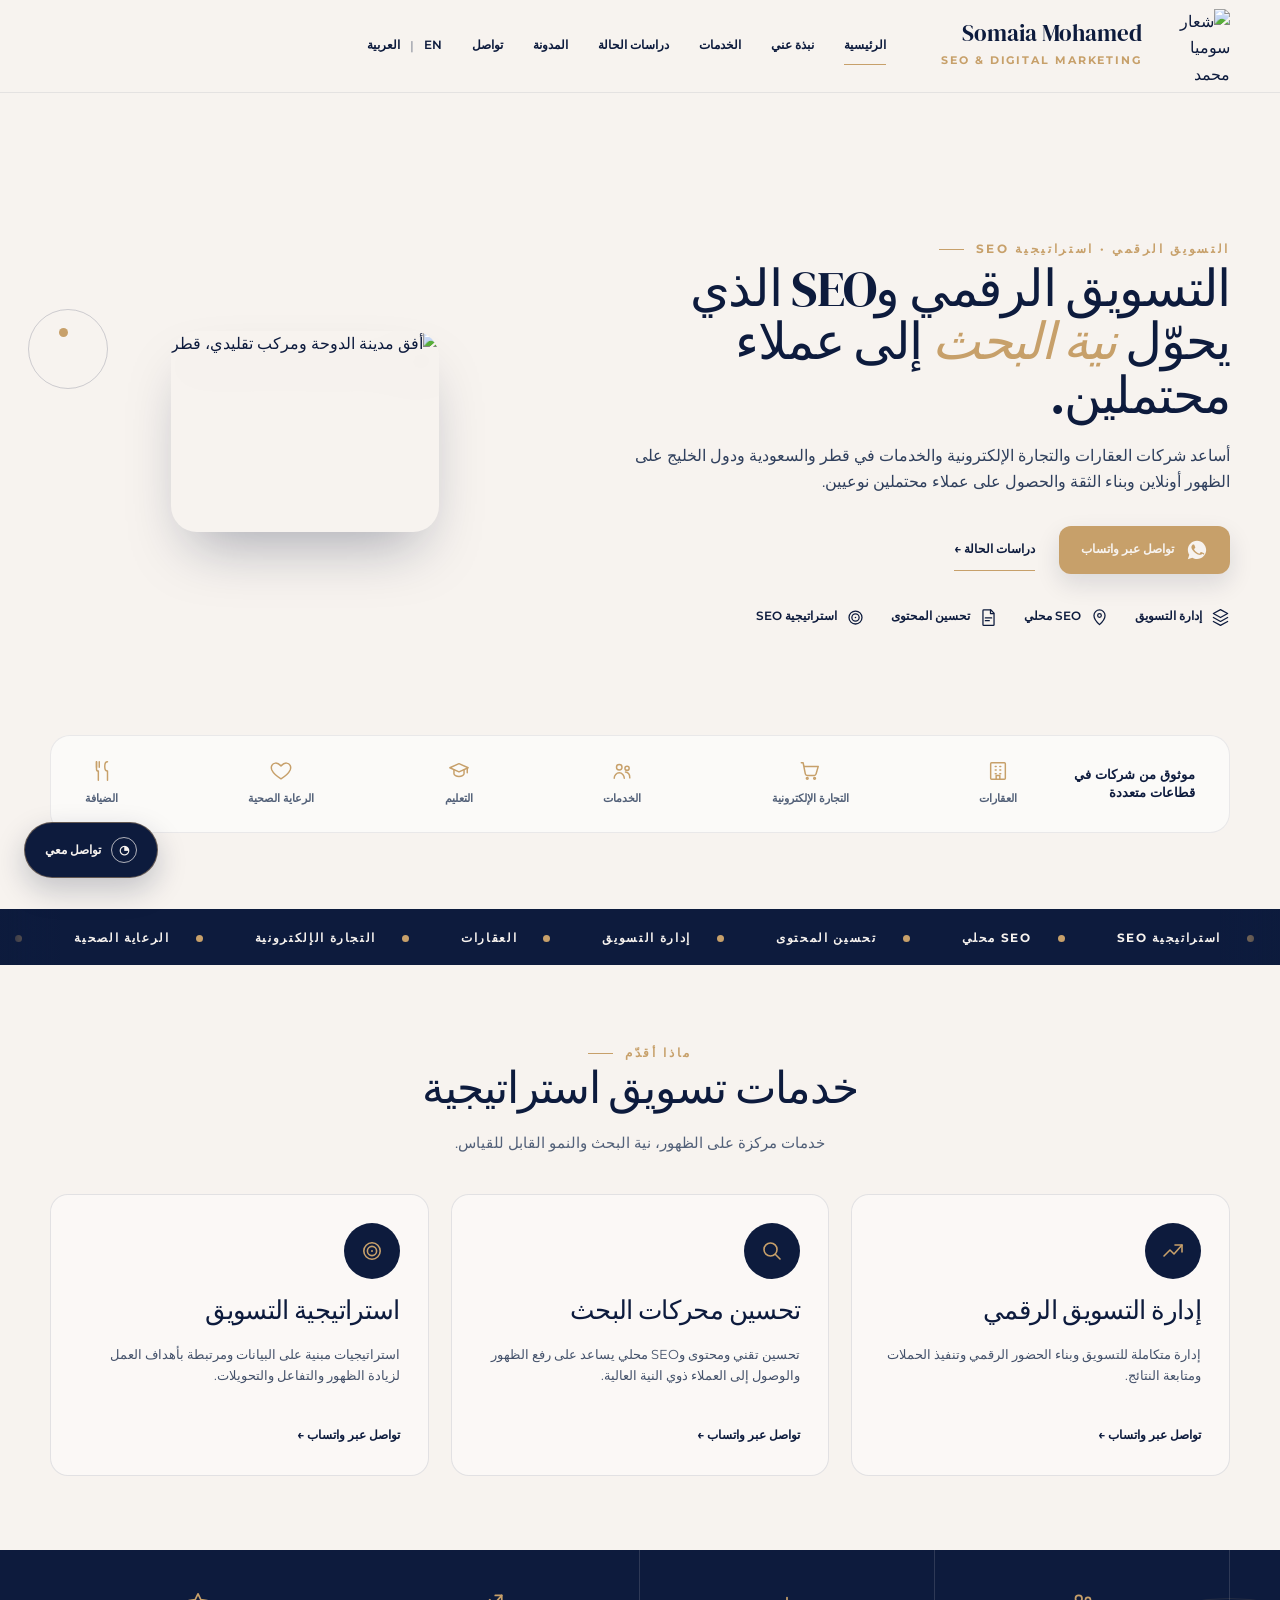
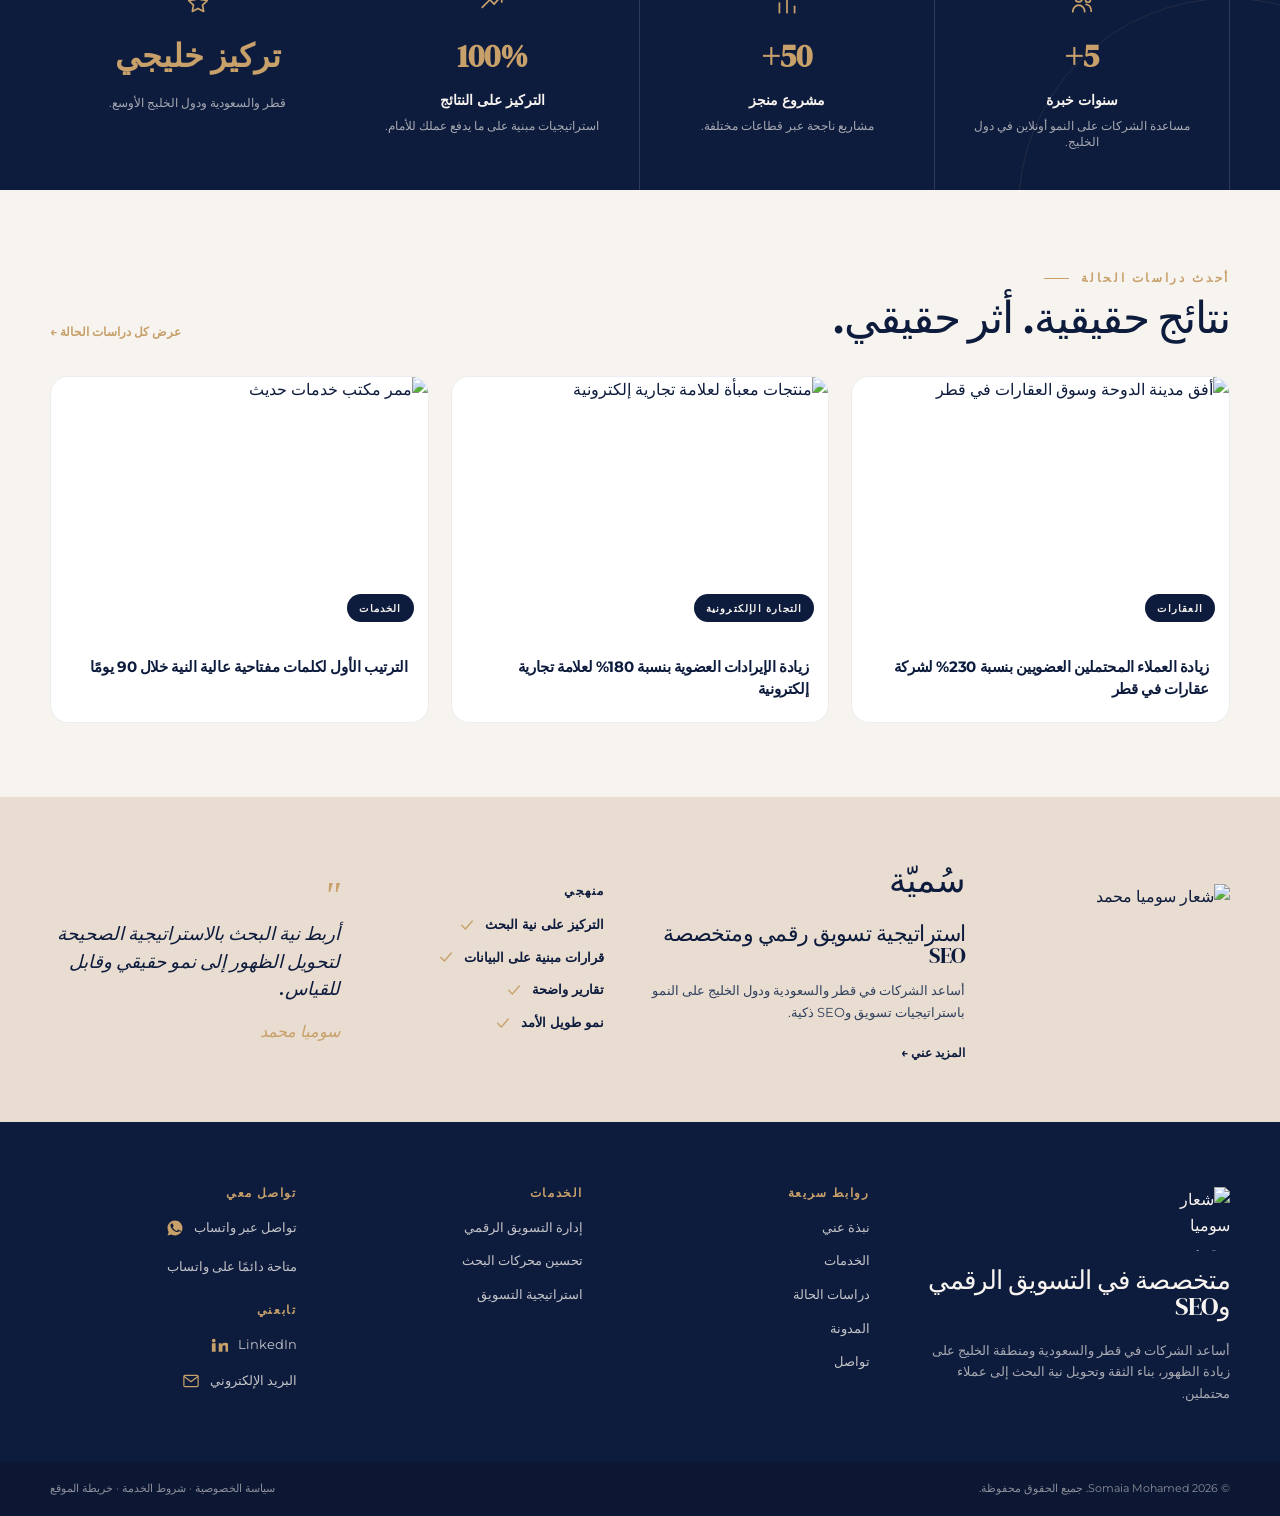
==== commit 5f9df5bd: "Add files via upload" ====
--- a/index.html
+++ b/index.html
@@ -1,6 +1,6 @@
-<!doctype html><html lang="en" dir="ltr"><head>
+<!doctype html><html lang="ar" dir="rtl"><head>
 <meta charset="utf-8"><meta name="viewport" content="width=device-width,initial-scale=1">
-<title>Somaia Mohamed · Digital Marketing &amp; SEO</title><meta name="description" content="Digital Marketing Specialist experienced in Qatar and Saudi Arabia, SEO in GCC, real estate marketing, E-commerce SEO and Marketing Management.">
+<title>سوميا محمد · التسويق الرقمي وSEO</title><meta name="description" content="سوميا محمد متخصصة في التسويق الرقمي وSEO بخبرة في قطر والسعودية ودول الخليج.">
 <meta name="google-site-verification" content="e24Axtdung1teUWZf1B8F5zy9ya158HYqXwpYfRYWtg">
 <style>
 
@@ -159,94 +159,94 @@
 </style>
 <link rel="preconnect" href="https://fonts.googleapis.com"><link rel="preconnect" href="https://fonts.gstatic.com" crossorigin>
 <link href="https://fonts.googleapis.com/css2?family=DM+Serif+Display:ital@0;1&family=Montserrat:wght@400;500;600;700&display=swap" rel="stylesheet">
-</head><body class="">
+</head><body class="rtl">
 
 <header class="site-header">
- <div class="container header-inner ">
+ <div class="container header-inner rtl">
   <a class="brand" href="index.html" aria-label="Somaia Mohamed">
-   <img src="assets/logo.png" alt="Somaia Mohamed logo">
+   <img src="../assets/logo.png" alt="شعار سوميا محمد">
    <span class="brand-copy"><span class="brand-name">Somaia Mohamed</span><span class="brand-sub">SEO &amp; DIGITAL MARKETING</span></span>
   </a>
-  <nav class="desktop-nav"><a href="index.html" data-page="index.html">Home</a><a href="about.html" data-page="about.html">About</a><a href="services.html" data-page="services.html">Services</a><a href="case-studies.html" data-page="case-studies.html">Case Studies</a><a href="blog.html" data-page="blog.html">Blog</a><a href="contact.html" data-page="contact.html">Contact</a><div class="lang"><a href="index.html">EN</a><span class="sep">|</span><a href="ar/index.html">العربية</a></div></nav>
+  <nav class="desktop-nav"><a href="../index.html" data-page="index.html">الرئيسية</a><a href="../about.html" data-page="about.html">نبذة عني</a><a href="../services.html" data-page="services.html">الخدمات</a><a href="../case-studies.html" data-page="case-studies.html">دراسات الحالة</a><a href="../blog.html" data-page="blog.html">المدونة</a><a href="../contact.html" data-page="contact.html">تواصل</a><div class="lang"><a href="../index.html">EN</a><span class="sep">|</span><a href="index.html">العربية</a></div></nav>
   <button class="menu-trigger" aria-label="Menu" aria-expanded="false">☰</button>
-  <nav class="mobile-nav"><a href="index.html" data-page="index.html">Home</a><a href="about.html" data-page="about.html">About</a><a href="services.html" data-page="services.html">Services</a><a href="case-studies.html" data-page="case-studies.html">Case Studies</a><a href="blog.html" data-page="blog.html">Blog</a><a href="contact.html" data-page="contact.html">Contact</a><div class="lang"><a href="index.html">EN</a><span class="sep">|</span><a href="ar/index.html">العربية</a></div></nav>
+  <nav class="mobile-nav"><a href="../index.html" data-page="index.html">الرئيسية</a><a href="../about.html" data-page="about.html">نبذة عني</a><a href="../services.html" data-page="services.html">الخدمات</a><a href="../case-studies.html" data-page="case-studies.html">دراسات الحالة</a><a href="../blog.html" data-page="blog.html">المدونة</a><a href="../contact.html" data-page="contact.html">تواصل</a><div class="lang"><a href="../index.html">EN</a><span class="sep">|</span><a href="index.html">العربية</a></div></nav>
  </div>
 </header>
 
 <section class="hero"><div class="container hero-grid"><div>
-<span class="eyebrow">Digital Marketing · SEO Strategy</span>
-<h1>Digital Marketing and SEO that turns <em>search intent</em> into converted Leads.</h1>
-<p class="lede">I help real estate, e-commerce and service businesses in Qatar, Saudi Arabia and across the GCC get found online, build trust and generate quality leads.</p>
-<div class="hero-actions"><a class="btn btn-gold" href="https://wa.me/201145654675"><svg class="icon" viewBox="0 0 24 24" fill="currentColor"><path d="M12 2C6.5 2 2 6.4 2 11.8c0 2 .6 3.9 1.6 5.5L2 22l4.9-1.5c1.5.9 3.3 1.4 5.1 1.4 5.5 0 10-4.4 10-9.8S17.5 2 12 2Zm5.6 14c-.2.6-1.3 1.2-1.9 1.3-.5.1-1.1.1-1.8-.1-.4-.1-1-.3-1.7-.6-3-1.3-4.9-4.3-5.1-4.5-.1-.2-1.2-1.6-1.2-3.1s.8-2.2 1.1-2.5c.3-.3.6-.4.8-.4h.6c.2 0 .5 0 .7.5.3.6.9 2.1 1 2.2.1.2.1.4 0 .6-.1.2-.2.4-.4.6-.2.2-.4.5-.6.6-.2.2-.4.4-.2.8.2.4 1 1.6 2.1 2.6 1.4 1.3 2.6 1.7 3 1.9.4.2.6.1.8-.1.2-.2.9-1 1.1-1.4.2-.4.5-.3.8-.2.3.1 2 1 2.4 1.1.4.2.6.3.7.4.1.2.1.9-.1 1.5Z"/></svg>WhatsApp Me</a><a class="btn btn-link" href="case-studies.html">View Case Studies →</a></div>
+<span class="eyebrow">التسويق الرقمي · استراتيجية SEO</span>
+<h1>التسويق الرقمي وSEO الذي يحوّل <em>نية البحث</em> إلى عملاء محتملين.</h1>
+<p class="lede">أساعد شركات العقارات والتجارة الإلكترونية والخدمات في قطر والسعودية ودول الخليج على الظهور أونلاين وبناء الثقة والحصول على عملاء محتملين نوعيين.</p>
+<div class="hero-actions"><a class="btn btn-gold" href="https://wa.me/201145654675"><svg class="icon" viewBox="0 0 24 24" fill="currentColor"><path d="M12 2C6.5 2 2 6.4 2 11.8c0 2 .6 3.9 1.6 5.5L2 22l4.9-1.5c1.5.9 3.3 1.4 5.1 1.4 5.5 0 10-4.4 10-9.8S17.5 2 12 2Zm5.6 14c-.2.6-1.3 1.2-1.9 1.3-.5.1-1.1.1-1.8-.1-.4-.1-1-.3-1.7-.6-3-1.3-4.9-4.3-5.1-4.5-.1-.2-1.2-1.6-1.2-3.1s.8-2.2 1.1-2.5c.3-.3.6-.4.8-.4h.6c.2 0 .5 0 .7.5.3.6.9 2.1 1 2.2.1.2.1.4 0 .6-.1.2-.2.4-.4.6-.2.2-.4.5-.6.6-.2.2-.4.4-.2.8.2.4 1 1.6 2.1 2.6 1.4 1.3 2.6 1.7 3 1.9.4.2.6.1.8-.1.2-.2.9-1 1.1-1.4.2-.4.5-.3.8-.2.3.1 2 1 2.4 1.1.4.2.6.3.7.4.1.2.1.9-.1 1.5Z"/></svg>تواصل عبر واتساب</a><a class="btn btn-link" href="case-studies.html">دراسات الحالة ←</a></div>
 <div class="badges-row">
-<div class="badge-item"><svg class="icon" viewBox="0 0 24 24" fill="none" stroke="currentColor" stroke-width="1.6"><circle cx="12" cy="12" r="8.2"/><circle cx="12" cy="12" r="4.6"/><circle cx="12" cy="12" r="1" fill="currentColor" stroke="none"/></svg><span>SEO Strategy</span></div>
-<div class="badge-item"><svg class="icon" viewBox="0 0 24 24" fill="none" stroke="currentColor" stroke-width="1.6" stroke-linecap="round" stroke-linejoin="round"><path d="M6 2.5h9l4 4V21a1 1 0 0 1-1 1H6a1 1 0 0 1-1-1V3.5a1 1 0 0 1 1-1Z"/><path d="M14.5 2.5V7h4"/><path d="M8 12.5h8M8 16h5"/></svg><span>Content Optimization</span></div>
-<div class="badge-item"><svg class="icon" viewBox="0 0 24 24" fill="none" stroke="currentColor" stroke-width="1.6" stroke-linecap="round" stroke-linejoin="round"><path d="M12 21s7-6.3 7-11.5A7 7 0 0 0 5 9.5C5 14.7 12 21 12 21Z"/><circle cx="12" cy="9.5" r="2.3"/></svg><span>Local SEO</span></div>
-<div class="badge-item"><svg class="icon" viewBox="0 0 24 24" fill="none" stroke="currentColor" stroke-width="1.6" stroke-linecap="round" stroke-linejoin="round"><path d="m12 2 9 5-9 5-9-5 9-5Z"/><path d="m3 12 9 5 9-5"/><path d="m3 17 9 5 9-5"/></svg><span>Marketing Management</span></div>
+<div class="badge-item"><svg class="icon" viewBox="0 0 24 24" fill="none" stroke="currentColor" stroke-width="1.6"><circle cx="12" cy="12" r="8.2"/><circle cx="12" cy="12" r="4.6"/><circle cx="12" cy="12" r="1" fill="currentColor" stroke="none"/></svg><span>استراتيجية SEO</span></div>
+<div class="badge-item"><svg class="icon" viewBox="0 0 24 24" fill="none" stroke="currentColor" stroke-width="1.6" stroke-linecap="round" stroke-linejoin="round"><path d="M6 2.5h9l4 4V21a1 1 0 0 1-1 1H6a1 1 0 0 1-1-1V3.5a1 1 0 0 1 1-1Z"/><path d="M14.5 2.5V7h4"/><path d="M8 12.5h8M8 16h5"/></svg><span>تحسين المحتوى</span></div>
+<div class="badge-item"><svg class="icon" viewBox="0 0 24 24" fill="none" stroke="currentColor" stroke-width="1.6" stroke-linecap="round" stroke-linejoin="round"><path d="M12 21s7-6.3 7-11.5A7 7 0 0 0 5 9.5C5 14.7 12 21 12 21Z"/><circle cx="12" cy="9.5" r="2.3"/></svg><span>SEO محلي</span></div>
+<div class="badge-item"><svg class="icon" viewBox="0 0 24 24" fill="none" stroke="currentColor" stroke-width="1.6" stroke-linecap="round" stroke-linejoin="round"><path d="m12 2 9 5-9 5-9-5 9-5Z"/><path d="m3 12 9 5 9-5"/><path d="m3 17 9 5 9-5"/></svg><span>إدارة التسويق</span></div>
 </div>
 </div>
-<div class="hero-visual"><div class="hero-photo"><img src="https://images.unsplash.com/photo-1669300884869-e6e11c67c031?auto=format&amp;fit=crop&amp;w=1400&amp;q=80" alt="Doha skyline and traditional dhow boat, Qatar"></div></div>
+<div class="hero-visual"><div class="hero-photo"><img src="https://images.unsplash.com/photo-1669300884869-e6e11c67c031?auto=format&amp;fit=crop&amp;w=1400&amp;q=80" alt="أفق مدينة الدوحة ومركب تقليدي، قطر"></div></div>
 </div>
-<div class="container"><div class="industries-bar reveal-stagger"><span class="trust-copy">Trusted by businesses across multiple industries</span><div class="industries-list">
-<div class="industry-item"><svg class="icon" viewBox="0 0 24 24" fill="none" stroke="currentColor" stroke-width="1.6" stroke-linecap="round" stroke-linejoin="round"><rect x="4" y="3" width="16" height="18" rx="1"/><path d="M9 7h1M14 7h1M9 11h1M14 11h1M9 15h1M14 15h1"/><path d="M10 21v-4h4v4"/></svg>Real Estate</div>
-<div class="industry-item"><svg class="icon" viewBox="0 0 24 24" fill="none" stroke="currentColor" stroke-width="1.6" stroke-linecap="round" stroke-linejoin="round"><circle cx="9" cy="20" r="1"/><circle cx="17" cy="20" r="1"/><path d="M2.5 3h2l2.4 12.2a2 2 0 0 0 2 1.6h7.7a2 2 0 0 0 2-1.6L21 7H6"/></svg>E-commerce</div>
-<div class="industry-item"><svg class="icon" viewBox="0 0 24 24" fill="none" stroke="currentColor" stroke-width="1.6" stroke-linecap="round" stroke-linejoin="round"><circle cx="9" cy="8" r="3"/><path d="M3.5 20c0-3.3 2.5-6 5.5-6s5.5 2.7 5.5 6"/><circle cx="17.5" cy="9" r="2.3"/><path d="M15.8 13.2c2.6.3 4.7 2.7 4.7 6.3"/></svg>Services</div>
-<div class="industry-item"><svg class="icon" viewBox="0 0 24 24" fill="none" stroke="currentColor" stroke-width="1.6" stroke-linecap="round" stroke-linejoin="round"><path d="M2 8.5 12 4l10 4.5-10 4.5L2 8.5Z"/><path d="M6.5 10.6v4.4c0 1.5 2.5 3 5.5 3s5.5-1.5 5.5-3v-4.4"/><path d="M21 8.5V14"/></svg>Education</div>
-<div class="industry-item"><svg class="icon" viewBox="0 0 24 24" fill="none" stroke="currentColor" stroke-width="1.6" stroke-linecap="round" stroke-linejoin="round"><path d="M12 20.5s-7.8-4.7-10-9.6C.4 7 2.4 3.8 6 3.4c2-.2 3.8.8 6 3 2.2-2.2 4-3.2 6-3 3.6.4 5.6 3.6 4 7.5-2.2 4.9-10 9.6-10 9.6Z"/></svg>Healthcare</div>
-<div class="industry-item"><svg class="icon" viewBox="0 0 24 24" fill="none" stroke="currentColor" stroke-width="1.6" stroke-linecap="round" stroke-linejoin="round"><path d="M6 2v8a2 2 0 0 0 2 2v10"/><path d="M6 2v6M9 2v6"/><path d="M18 2c-1.7 0-3 2-3 5s1.3 5 3 5v10"/></svg>Hospitality</div>
+<div class="container"><div class="industries-bar reveal-stagger"><span class="trust-copy">موثوق من شركات في قطاعات متعددة</span><div class="industries-list">
+<div class="industry-item"><svg class="icon" viewBox="0 0 24 24" fill="none" stroke="currentColor" stroke-width="1.6" stroke-linecap="round" stroke-linejoin="round"><rect x="4" y="3" width="16" height="18" rx="1"/><path d="M9 7h1M14 7h1M9 11h1M14 11h1M9 15h1M14 15h1"/><path d="M10 21v-4h4v4"/></svg>العقارات</div>
+<div class="industry-item"><svg class="icon" viewBox="0 0 24 24" fill="none" stroke="currentColor" stroke-width="1.6" stroke-linecap="round" stroke-linejoin="round"><circle cx="9" cy="20" r="1"/><circle cx="17" cy="20" r="1"/><path d="M2.5 3h2l2.4 12.2a2 2 0 0 0 2 1.6h7.7a2 2 0 0 0 2-1.6L21 7H6"/></svg>التجارة الإلكترونية</div>
+<div class="industry-item"><svg class="icon" viewBox="0 0 24 24" fill="none" stroke="currentColor" stroke-width="1.6" stroke-linecap="round" stroke-linejoin="round"><circle cx="9" cy="8" r="3"/><path d="M3.5 20c0-3.3 2.5-6 5.5-6s5.5 2.7 5.5 6"/><circle cx="17.5" cy="9" r="2.3"/><path d="M15.8 13.2c2.6.3 4.7 2.7 4.7 6.3"/></svg>الخدمات</div>
+<div class="industry-item"><svg class="icon" viewBox="0 0 24 24" fill="none" stroke="currentColor" stroke-width="1.6" stroke-linecap="round" stroke-linejoin="round"><path d="M2 8.5 12 4l10 4.5-10 4.5L2 8.5Z"/><path d="M6.5 10.6v4.4c0 1.5 2.5 3 5.5 3s5.5-1.5 5.5-3v-4.4"/><path d="M21 8.5V14"/></svg>التعليم</div>
+<div class="industry-item"><svg class="icon" viewBox="0 0 24 24" fill="none" stroke="currentColor" stroke-width="1.6" stroke-linecap="round" stroke-linejoin="round"><path d="M12 20.5s-7.8-4.7-10-9.6C.4 7 2.4 3.8 6 3.4c2-.2 3.8.8 6 3 2.2-2.2 4-3.2 6-3 3.6.4 5.6 3.6 4 7.5-2.2 4.9-10 9.6-10 9.6Z"/></svg>الرعاية الصحية</div>
+<div class="industry-item"><svg class="icon" viewBox="0 0 24 24" fill="none" stroke="currentColor" stroke-width="1.6" stroke-linecap="round" stroke-linejoin="round"><path d="M6 2v8a2 2 0 0 0 2 2v10"/><path d="M6 2v6M9 2v6"/><path d="M18 2c-1.7 0-3 2-3 5s1.3 5 3 5v10"/></svg>الضيافة</div>
 </div></div></div>
 </section>
-<div class="marquee" aria-hidden="true"><div class="marquee-track"><span class="m-item"><svg viewBox="0 0 8 8" fill="currentColor"><circle cx="4" cy="4" r="4"/></svg>SEO Strategy</span><span class="m-item"><svg viewBox="0 0 8 8" fill="currentColor"><circle cx="4" cy="4" r="4"/></svg>Local SEO</span><span class="m-item"><svg viewBox="0 0 8 8" fill="currentColor"><circle cx="4" cy="4" r="4"/></svg>Content Optimization</span><span class="m-item"><svg viewBox="0 0 8 8" fill="currentColor"><circle cx="4" cy="4" r="4"/></svg>Marketing Management</span><span class="m-item"><svg viewBox="0 0 8 8" fill="currentColor"><circle cx="4" cy="4" r="4"/></svg>Real Estate</span><span class="m-item"><svg viewBox="0 0 8 8" fill="currentColor"><circle cx="4" cy="4" r="4"/></svg>E-commerce</span><span class="m-item"><svg viewBox="0 0 8 8" fill="currentColor"><circle cx="4" cy="4" r="4"/></svg>Healthcare</span><span class="m-item"><svg viewBox="0 0 8 8" fill="currentColor"><circle cx="4" cy="4" r="4"/></svg>Qatar</span><span class="m-item"><svg viewBox="0 0 8 8" fill="currentColor"><circle cx="4" cy="4" r="4"/></svg>Saudi Arabia</span><span class="m-item"><svg viewBox="0 0 8 8" fill="currentColor"><circle cx="4" cy="4" r="4"/></svg>GCC</span><span class="m-item"><svg viewBox="0 0 8 8" fill="currentColor"><circle cx="4" cy="4" r="4"/></svg>SEO Strategy</span><span class="m-item"><svg viewBox="0 0 8 8" fill="currentColor"><circle cx="4" cy="4" r="4"/></svg>Local SEO</span><span class="m-item"><svg viewBox="0 0 8 8" fill="currentColor"><circle cx="4" cy="4" r="4"/></svg>Content Optimization</span><span class="m-item"><svg viewBox="0 0 8 8" fill="currentColor"><circle cx="4" cy="4" r="4"/></svg>Marketing Management</span><span class="m-item"><svg viewBox="0 0 8 8" fill="currentColor"><circle cx="4" cy="4" r="4"/></svg>Real Estate</span><span class="m-item"><svg viewBox="0 0 8 8" fill="currentColor"><circle cx="4" cy="4" r="4"/></svg>E-commerce</span><span class="m-item"><svg viewBox="0 0 8 8" fill="currentColor"><circle cx="4" cy="4" r="4"/></svg>Healthcare</span><span class="m-item"><svg viewBox="0 0 8 8" fill="currentColor"><circle cx="4" cy="4" r="4"/></svg>Qatar</span><span class="m-item"><svg viewBox="0 0 8 8" fill="currentColor"><circle cx="4" cy="4" r="4"/></svg>Saudi Arabia</span><span class="m-item"><svg viewBox="0 0 8 8" fill="currentColor"><circle cx="4" cy="4" r="4"/></svg>GCC</span></div></div>
-
-<section class="section reveal"><div class="container"><div class="section-head"><span class="eyebrow">What I Do</span><h2>Strategic Marketing Services</h2><p>Focused services built around visibility, search intent and measurable business growth.</p></div>
-<div class="cards reveal-stagger"><div class="card"><div class="icon-circle"><svg class="icon" viewBox="0 0 24 24" fill="none" stroke="currentColor" stroke-width="1.6" stroke-linecap="round" stroke-linejoin="round"><polyline points="3 17 9 11 13 15 21 6"/><polyline points="14 6 21 6 21 13"/></svg></div><h3>Digital Marketing Management</h3><p>End-to-end marketing management to build brand presence, run effective campaigns and generate measurable results.</p><a class="card-link" href="https://wa.me/201145654675">WhatsApp Me →</a></div>
-<div class="card"><div class="icon-circle"><svg class="icon" viewBox="0 0 24 24" fill="none" stroke="currentColor" stroke-width="1.6" stroke-linecap="round" stroke-linejoin="round"><circle cx="10.5" cy="10.5" r="6.5"/><line x1="20" y1="20" x2="15.5" y2="15.5"/></svg></div><h3>Search Engine Optimization</h3><p>Technical SEO, content optimization and link strategies that improve rankings and attract high-intent customers.</p><a class="card-link" href="https://wa.me/201145654675">WhatsApp Me →</a></div>
-<div class="card"><div class="icon-circle"><svg class="icon" viewBox="0 0 24 24" fill="none" stroke="currentColor" stroke-width="1.6"><circle cx="12" cy="12" r="8.2"/><circle cx="12" cy="12" r="4.6"/><circle cx="12" cy="12" r="1" fill="currentColor" stroke="none"/></svg></div><h3>Marketing Strategy</h3><p>Data-driven strategies aligned with your business goals to grow visibility, engagement and conversions.</p><a class="card-link" href="https://wa.me/201145654675">WhatsApp Me →</a></div></div></div></section>
+<div class="marquee" aria-hidden="true"><div class="marquee-track"><span class="m-item"><svg viewBox="0 0 8 8" fill="currentColor"><circle cx="4" cy="4" r="4"/></svg>استراتيجية SEO</span><span class="m-item"><svg viewBox="0 0 8 8" fill="currentColor"><circle cx="4" cy="4" r="4"/></svg>SEO محلي</span><span class="m-item"><svg viewBox="0 0 8 8" fill="currentColor"><circle cx="4" cy="4" r="4"/></svg>تحسين المحتوى</span><span class="m-item"><svg viewBox="0 0 8 8" fill="currentColor"><circle cx="4" cy="4" r="4"/></svg>إدارة التسويق</span><span class="m-item"><svg viewBox="0 0 8 8" fill="currentColor"><circle cx="4" cy="4" r="4"/></svg>العقارات</span><span class="m-item"><svg viewBox="0 0 8 8" fill="currentColor"><circle cx="4" cy="4" r="4"/></svg>التجارة الإلكترونية</span><span class="m-item"><svg viewBox="0 0 8 8" fill="currentColor"><circle cx="4" cy="4" r="4"/></svg>الرعاية الصحية</span><span class="m-item"><svg viewBox="0 0 8 8" fill="currentColor"><circle cx="4" cy="4" r="4"/></svg>قطر</span><span class="m-item"><svg viewBox="0 0 8 8" fill="currentColor"><circle cx="4" cy="4" r="4"/></svg>السعودية</span><span class="m-item"><svg viewBox="0 0 8 8" fill="currentColor"><circle cx="4" cy="4" r="4"/></svg>الخليج</span><span class="m-item"><svg viewBox="0 0 8 8" fill="currentColor"><circle cx="4" cy="4" r="4"/></svg>استراتيجية SEO</span><span class="m-item"><svg viewBox="0 0 8 8" fill="currentColor"><circle cx="4" cy="4" r="4"/></svg>SEO محلي</span><span class="m-item"><svg viewBox="0 0 8 8" fill="currentColor"><circle cx="4" cy="4" r="4"/></svg>تحسين المحتوى</span><span class="m-item"><svg viewBox="0 0 8 8" fill="currentColor"><circle cx="4" cy="4" r="4"/></svg>إدارة التسويق</span><span class="m-item"><svg viewBox="0 0 8 8" fill="currentColor"><circle cx="4" cy="4" r="4"/></svg>العقارات</span><span class="m-item"><svg viewBox="0 0 8 8" fill="currentColor"><circle cx="4" cy="4" r="4"/></svg>التجارة الإلكترونية</span><span class="m-item"><svg viewBox="0 0 8 8" fill="currentColor"><circle cx="4" cy="4" r="4"/></svg>الرعاية الصحية</span><span class="m-item"><svg viewBox="0 0 8 8" fill="currentColor"><circle cx="4" cy="4" r="4"/></svg>قطر</span><span class="m-item"><svg viewBox="0 0 8 8" fill="currentColor"><circle cx="4" cy="4" r="4"/></svg>السعودية</span><span class="m-item"><svg viewBox="0 0 8 8" fill="currentColor"><circle cx="4" cy="4" r="4"/></svg>الخليج</span></div></div>
+
+<section class="section reveal"><div class="container"><div class="section-head"><span class="eyebrow">ماذا أقدّم</span><h2>خدمات تسويق استراتيجية</h2><p>خدمات مركزة على الظهور، نية البحث والنمو القابل للقياس.</p></div>
+<div class="cards reveal-stagger"><div class="card"><div class="icon-circle"><svg class="icon" viewBox="0 0 24 24" fill="none" stroke="currentColor" stroke-width="1.6" stroke-linecap="round" stroke-linejoin="round"><polyline points="3 17 9 11 13 15 21 6"/><polyline points="14 6 21 6 21 13"/></svg></div><h3>إدارة التسويق الرقمي</h3><p>إدارة متكاملة للتسويق وبناء الحضور الرقمي وتنفيذ الحملات ومتابعة النتائج.</p><a class="card-link" href="https://wa.me/201145654675">تواصل عبر واتساب ←</a></div>
+<div class="card"><div class="icon-circle"><svg class="icon" viewBox="0 0 24 24" fill="none" stroke="currentColor" stroke-width="1.6" stroke-linecap="round" stroke-linejoin="round"><circle cx="10.5" cy="10.5" r="6.5"/><line x1="20" y1="20" x2="15.5" y2="15.5"/></svg></div><h3>تحسين محركات البحث</h3><p>تحسين تقني ومحتوى وSEO محلي يساعد على رفع الظهور والوصول إلى العملاء ذوي النية العالية.</p><a class="card-link" href="https://wa.me/201145654675">تواصل عبر واتساب ←</a></div>
+<div class="card"><div class="icon-circle"><svg class="icon" viewBox="0 0 24 24" fill="none" stroke="currentColor" stroke-width="1.6"><circle cx="12" cy="12" r="8.2"/><circle cx="12" cy="12" r="4.6"/><circle cx="12" cy="12" r="1" fill="currentColor" stroke="none"/></svg></div><h3>استراتيجية التسويق</h3><p>استراتيجيات مبنية على البيانات ومرتبطة بأهداف العمل لزيادة الظهور والتفاعل والتحويلات.</p><a class="card-link" href="https://wa.me/201145654675">تواصل عبر واتساب ←</a></div></div></div></section>
 
 <section class="dark-section reveal"><div class="container"><div class="stats-v2 reveal-stagger">
-<div class="stat-v2"><svg class="icon" viewBox="0 0 24 24" fill="none" stroke="currentColor" stroke-width="1.6" stroke-linecap="round" stroke-linejoin="round"><circle cx="9" cy="8" r="3"/><path d="M3.5 20c0-3.3 2.5-6 5.5-6s5.5 2.7 5.5 6"/><circle cx="17.5" cy="9" r="2.3"/><path d="M15.8 13.2c2.6.3 4.7 2.7 4.7 6.3"/></svg><strong data-count-to="5" data-count-suffix="+">0+</strong><p>Years Experience</p><span>Helping businesses grow online in the GCC.</span></div>
-<div class="stat-v2"><svg class="icon" viewBox="0 0 24 24" fill="none" stroke="currentColor" stroke-width="1.6" stroke-linecap="round" stroke-linejoin="round"><line x1="5" y1="21" x2="5" y2="12"/><line x1="12" y1="21" x2="12" y2="7"/><line x1="19" y1="21" x2="19" y2="15"/></svg><strong data-count-to="50" data-count-suffix="+">0+</strong><p>Projects Completed</p><span>Successful projects across different industries.</span></div>
-<div class="stat-v2"><svg class="icon" viewBox="0 0 24 24" fill="none" stroke="currentColor" stroke-width="1.6" stroke-linecap="round" stroke-linejoin="round"><polyline points="3 16 10 9 14 13 21 5"/><polyline points="15 5 21 5 21 11"/></svg><strong data-count-to="100" data-count-suffix="%">0%</strong><p>Focused on Results</p><span>Strategies built around what drives your business forward.</span></div>
-<div class="stat-v2"><svg class="icon" viewBox="0 0 24 24" fill="none" stroke="currentColor" stroke-width="1.6" stroke-linejoin="round"><path d="M12 3.5l2.6 5.4 5.9.8-4.3 4.2 1 5.9-5.2-2.8-5.2 2.8 1-5.9-4.3-4.2 5.9-.8Z"/></svg><strong>GCC Focused</strong><p></p><span>Qatar, Saudi Arabia &amp; wider GCC market expertise.</span></div>
+<div class="stat-v2"><svg class="icon" viewBox="0 0 24 24" fill="none" stroke="currentColor" stroke-width="1.6" stroke-linecap="round" stroke-linejoin="round"><circle cx="9" cy="8" r="3"/><path d="M3.5 20c0-3.3 2.5-6 5.5-6s5.5 2.7 5.5 6"/><circle cx="17.5" cy="9" r="2.3"/><path d="M15.8 13.2c2.6.3 4.7 2.7 4.7 6.3"/></svg><strong data-count-to="5" data-count-suffix="+">0+</strong><p>سنوات خبرة</p><span>مساعدة الشركات على النمو أونلاين في دول الخليج.</span></div>
+<div class="stat-v2"><svg class="icon" viewBox="0 0 24 24" fill="none" stroke="currentColor" stroke-width="1.6" stroke-linecap="round" stroke-linejoin="round"><line x1="5" y1="21" x2="5" y2="12"/><line x1="12" y1="21" x2="12" y2="7"/><line x1="19" y1="21" x2="19" y2="15"/></svg><strong data-count-to="50" data-count-suffix="+">0+</strong><p>مشروع منجز</p><span>مشاريع ناجحة عبر قطاعات مختلفة.</span></div>
+<div class="stat-v2"><svg class="icon" viewBox="0 0 24 24" fill="none" stroke="currentColor" stroke-width="1.6" stroke-linecap="round" stroke-linejoin="round"><polyline points="3 16 10 9 14 13 21 5"/><polyline points="15 5 21 5 21 11"/></svg><strong data-count-to="100" data-count-suffix="%">0%</strong><p>التركيز على النتائج</p><span>استراتيجيات مبنية على ما يدفع عملك للأمام.</span></div>
+<div class="stat-v2"><svg class="icon" viewBox="0 0 24 24" fill="none" stroke="currentColor" stroke-width="1.6" stroke-linejoin="round"><path d="M12 3.5l2.6 5.4 5.9.8-4.3 4.2 1 5.9-5.2-2.8-5.2 2.8 1-5.9-4.3-4.2 5.9-.8Z"/></svg><strong>تركيز خليجي</strong><p></p><span>قطر والسعودية ودول الخليج الأوسع.</span></div>
 </div></div></section>
 
 <section class="section reveal"><div class="container">
-<div class="case-head"><div><span class="eyebrow">Latest Case Studies</span><h2>Real Results. Real Impact.</h2></div><a class="view-all" href="case-studies.html">View All Case Studies →</a></div>
+<div class="case-head"><div><span class="eyebrow">أحدث دراسات الحالة</span><h2>نتائج حقيقية. أثر حقيقي.</h2></div><a class="view-all" href="case-studies.html">عرض كل دراسات الحالة ←</a></div>
 <div class="case-photo-grid reveal-stagger">
-<div class="case-photo-card"><div class="case-photo"><img src="https://images.unsplash.com/photo-1596986343464-332d54fa5702?auto=format&amp;fit=crop&amp;w=900&amp;q=80" alt="Doha skyline, Qatar real estate market"><span class="tag">Real Estate</span></div><h3>Increased Organic Leads by 230% for Real Estate Company in Qatar</h3></div>
-<div class="case-photo-card"><div class="case-photo"><img src="https://images.unsplash.com/photo-1595246007497-15e0ed4b8d96?auto=format&amp;fit=crop&amp;w=900&amp;q=80" alt="Packaged products for an e-commerce brand"><span class="tag">E-commerce</span></div><h3>Boosted Organic Revenue by 180% for E-commerce Brand</h3></div>
-<div class="case-photo-card"><div class="case-photo"><img src="https://images.unsplash.com/photo-1685107306307-147226ea476f?auto=format&amp;fit=crop&amp;w=900&amp;q=80" alt="Modern services office corridor"><span class="tag">Services</span></div><h3>Top 1 Rankings for High-Intent Keywords in 90 Days</h3></div>
+<div class="case-photo-card"><div class="case-photo"><img src="https://images.unsplash.com/photo-1596986343464-332d54fa5702?auto=format&amp;fit=crop&amp;w=900&amp;q=80" alt="أفق مدينة الدوحة وسوق العقارات في قطر"><span class="tag">العقارات</span></div><h3>زيادة العملاء المحتملين العضويين بنسبة 230% لشركة عقارات في قطر</h3></div>
+<div class="case-photo-card"><div class="case-photo"><img src="https://images.unsplash.com/photo-1595246007497-15e0ed4b8d96?auto=format&amp;fit=crop&amp;w=900&amp;q=80" alt="منتجات معبأة لعلامة تجارية إلكترونية"><span class="tag">التجارة الإلكترونية</span></div><h3>زيادة الإيرادات العضوية بنسبة 180% لعلامة تجارية إلكترونية</h3></div>
+<div class="case-photo-card"><div class="case-photo"><img src="https://images.unsplash.com/photo-1685107306307-147226ea476f?auto=format&amp;fit=crop&amp;w=900&amp;q=80" alt="ممر مكتب خدمات حديث"><span class="tag">الخدمات</span></div><h3>الترتيب الأول لكلمات مفتاحية عالية النية خلال 90 يومًا</h3></div>
 </div></div></section>
 
 <section class="about-teaser reveal"><div class="container">
-<img class="at-logo" src="assets/logo.png" alt="Somaia Mohamed seal logo">
-<div><div class="at-arabic">سُميّة</div><h3>Digital Marketing Strategist &amp; SEO Specialist</h3><p class="lede">Helping businesses in Qatar, Saudi Arabia and the GCC grow with smart marketing and SEO strategies.</p><a class="card-link" href="about.html">More About Me →</a></div>
-<div><h4 style="font-family:'Montserrat',sans-serif;font-size:.75rem;font-weight:700;letter-spacing:.1em;text-transform:uppercase;color:var(--navy);margin-bottom:16px">My Approach</h4><div class="approach-list">
-<div><svg class="icon" viewBox="0 0 24 24" fill="none" stroke="currentColor" stroke-width="2" stroke-linecap="round" stroke-linejoin="round"><polyline points="4 12.5 9.5 18 20 6"/></svg>Search intent focused</div>
-<div><svg class="icon" viewBox="0 0 24 24" fill="none" stroke="currentColor" stroke-width="2" stroke-linecap="round" stroke-linejoin="round"><polyline points="4 12.5 9.5 18 20 6"/></svg>Data-driven decisions</div>
-<div><svg class="icon" viewBox="0 0 24 24" fill="none" stroke="currentColor" stroke-width="2" stroke-linecap="round" stroke-linejoin="round"><polyline points="4 12.5 9.5 18 20 6"/></svg>Clear reporting</div>
-<div><svg class="icon" viewBox="0 0 24 24" fill="none" stroke="currentColor" stroke-width="2" stroke-linecap="round" stroke-linejoin="round"><polyline points="4 12.5 9.5 18 20 6"/></svg>Long-term growth</div>
+<img class="at-logo" src="../assets/logo.png" alt="شعار سوميا محمد">
+<div><div class="at-arabic">سُميّة</div><h3>استراتيجية تسويق رقمي ومتخصصة SEO</h3><p class="lede">أساعد الشركات في قطر والسعودية ودول الخليج على النمو باستراتيجيات تسويق وSEO ذكية.</p><a class="card-link" href="about.html">المزيد عني ←</a></div>
+<div><h4 style="font-family:'Montserrat',sans-serif;font-size:.75rem;font-weight:700;letter-spacing:.1em;text-transform:uppercase;color:var(--navy);margin-bottom:16px">منهجي</h4><div class="approach-list">
+<div><svg class="icon" viewBox="0 0 24 24" fill="none" stroke="currentColor" stroke-width="2" stroke-linecap="round" stroke-linejoin="round"><polyline points="4 12.5 9.5 18 20 6"/></svg>التركيز على نية البحث</div>
+<div><svg class="icon" viewBox="0 0 24 24" fill="none" stroke="currentColor" stroke-width="2" stroke-linecap="round" stroke-linejoin="round"><polyline points="4 12.5 9.5 18 20 6"/></svg>قرارات مبنية على البيانات</div>
+<div><svg class="icon" viewBox="0 0 24 24" fill="none" stroke="currentColor" stroke-width="2" stroke-linecap="round" stroke-linejoin="round"><polyline points="4 12.5 9.5 18 20 6"/></svg>تقارير واضحة</div>
+<div><svg class="icon" viewBox="0 0 24 24" fill="none" stroke="currentColor" stroke-width="2" stroke-linecap="round" stroke-linejoin="round"><polyline points="4 12.5 9.5 18 20 6"/></svg>نمو طويل الأمد</div>
 </div></div>
-<div class="at-quote"><span class="qmark">"</span>I connect search intent with the right strategy to turn visibility into measurable business growth.<div class="at-sig">Somaia Mohamed</div></div>
+<div class="at-quote"><span class="qmark">"</span>أربط نية البحث بالاستراتيجية الصحيحة لتحويل الظهور إلى نمو حقيقي وقابل للقياس.<div class="at-sig">سوميا محمد</div></div>
 </div></section>
 
 <footer class="footer footer-v2">
- <div class="container footer-main ">
+ <div class="container footer-main rtl">
   <div class="footer-brand">
-   <img src="assets/logo-light.png" alt="Somaia Mohamed logo">
-   <h3>Digital Marketing Specialist &amp; SEO Consultant</h3>
-   <p>Helping businesses in Qatar, Saudi Arabia and the GCC grow with search-led marketing, SEO and measurable digital strategy.</p>
+   <img src="../assets/logo-light.png" alt="شعار سوميا محمد">
+   <h3>متخصصة في التسويق الرقمي وSEO</h3>
+   <p>أساعد الشركات في قطر والسعودية ومنطقة الخليج على زيادة الظهور، بناء الثقة وتحويل نية البحث إلى عملاء محتملين.</p>
   </div>
-  <div><h4>Quick Links</h4><div class="footer-links"><a href="about.html">About</a><a href="services.html">Services</a><a href="case-studies.html">Case Studies</a><a href="blog.html">Blog</a><a href="contact.html">Contact</a></div></div>
-  <div><h4>Services</h4><div class="footer-links"><a href="services.html">Digital Marketing Management</a><a href="services.html">Search Engine Optimization</a><a href="services.html">Marketing Strategy</a></div></div>
-  <div><h4>Let's Connect</h4><div class="footer-links"><div class="contact-row"><svg class="icon" viewBox="0 0 24 24" fill="currentColor"><path d="M12 2C6.5 2 2 6.4 2 11.8c0 2 .6 3.9 1.6 5.5L2 22l4.9-1.5c1.5.9 3.3 1.4 5.1 1.4 5.5 0 10-4.4 10-9.8S17.5 2 12 2Zm5.6 14c-.2.6-1.3 1.2-1.9 1.3-.5.1-1.1.1-1.8-.1-.4-.1-1-.3-1.7-.6-3-1.3-4.9-4.3-5.1-4.5-.1-.2-1.2-1.6-1.2-3.1s.8-2.2 1.1-2.5c.3-.3.6-.4.8-.4h.6c.2 0 .5 0 .7.5.3.6.9 2.1 1 2.2.1.2.1.4 0 .6-.1.2-.2.4-.4.6-.2.2-.4.5-.6.6-.2.2-.4.4-.2.8.2.4 1 1.6 2.1 2.6 1.4 1.3 2.6 1.7 3 1.9.4.2.6.1.8-.1.2-.2.9-1 1.1-1.4.2-.4.5-.3.8-.2.3.1 2 1 2.4 1.1.4.2.6.3.7.4.1.2.1.9-.1 1.5Z"/></svg><a href="https://wa.me/201145654675">WhatsApp Me</a></div><span class="connect-note">Always available on WhatsApp</span></div>
-   <h4 style="margin-top:26px">Follow Me</h4><div class="social-links"><a href="https://www.linkedin.com/in/somaia-mohamed-665463142" target="_blank" rel="noopener"><svg class="icon" viewBox="0 0 24 24" fill="currentColor"><path d="M4.98 3.5a2.5 2.5 0 1 1 0 5 2.5 2.5 0 0 1 0-5ZM2.5 9.8h5V21h-5V9.8Zm7.9 0h4.8v1.6h.1c.7-1.2 2.3-2.5 4.6-2.5 4.9 0 5.8 3 5.8 6.9V21h-5v-5.6c0-1.3 0-3-1.9-3s-2.2 1.4-2.2 2.9V21h-5V9.8Z"/></svg>LinkedIn</a><a href="mailto:SMohamed.business@outlook.com"><svg class="icon" viewBox="0 0 24 24" fill="none" stroke="currentColor" stroke-width="1.6" stroke-linecap="round" stroke-linejoin="round"><rect x="2.5" y="4.5" width="19" height="15" rx="1.5"/><path d="m3 6 9 7 9-7"/></svg>Email</a></div>
+  <div><h4>روابط سريعة</h4><div class="footer-links"><a href="../about.html">نبذة عني</a><a href="../services.html">الخدمات</a><a href="../case-studies.html">دراسات الحالة</a><a href="../blog.html">المدونة</a><a href="../contact.html">تواصل</a></div></div>
+  <div><h4>الخدمات</h4><div class="footer-links"><a href="../services.html">إدارة التسويق الرقمي</a><a href="../services.html">تحسين محركات البحث</a><a href="../services.html">استراتيجية التسويق</a></div></div>
+  <div><h4>تواصل معي</h4><div class="footer-links"><div class="contact-row"><svg class="icon" viewBox="0 0 24 24" fill="currentColor"><path d="M12 2C6.5 2 2 6.4 2 11.8c0 2 .6 3.9 1.6 5.5L2 22l4.9-1.5c1.5.9 3.3 1.4 5.1 1.4 5.5 0 10-4.4 10-9.8S17.5 2 12 2Zm5.6 14c-.2.6-1.3 1.2-1.9 1.3-.5.1-1.1.1-1.8-.1-.4-.1-1-.3-1.7-.6-3-1.3-4.9-4.3-5.1-4.5-.1-.2-1.2-1.6-1.2-3.1s.8-2.2 1.1-2.5c.3-.3.6-.4.8-.4h.6c.2 0 .5 0 .7.5.3.6.9 2.1 1 2.2.1.2.1.4 0 .6-.1.2-.2.4-.4.6-.2.2-.4.5-.6.6-.2.2-.4.4-.2.8.2.4 1 1.6 2.1 2.6 1.4 1.3 2.6 1.7 3 1.9.4.2.6.1.8-.1.2-.2.9-1 1.1-1.4.2-.4.5-.3.8-.2.3.1 2 1 2.4 1.1.4.2.6.3.7.4.1.2.1.9-.1 1.5Z"/></svg><a href="https://wa.me/201145654675">تواصل عبر واتساب</a></div><span class="connect-note">متاحة دائمًا على واتساب</span></div>
+   <h4 style="margin-top:26px">تابعني</h4><div class="social-links"><a href="https://www.linkedin.com/in/somaia-mohamed-665463142" target="_blank" rel="noopener"><svg class="icon" viewBox="0 0 24 24" fill="currentColor"><path d="M4.98 3.5a2.5 2.5 0 1 1 0 5 2.5 2.5 0 0 1 0-5ZM2.5 9.8h5V21h-5V9.8Zm7.9 0h4.8v1.6h.1c.7-1.2 2.3-2.5 4.6-2.5 4.9 0 5.8 3 5.8 6.9V21h-5v-5.6c0-1.3 0-3-1.9-3s-2.2 1.4-2.2 2.9V21h-5V9.8Z"/></svg>LinkedIn</a><a href="mailto:SMohamed.business@outlook.com"><svg class="icon" viewBox="0 0 24 24" fill="none" stroke="currentColor" stroke-width="1.6" stroke-linecap="round" stroke-linejoin="round"><rect x="2.5" y="4.5" width="19" height="15" rx="1.5"/><path d="m3 6 9 7 9-7"/></svg>البريد الإلكتروني</a></div>
   </div>
  </div>
- <div class="footer-bottom"><div class="container"><span>© <span data-year></span> Somaia Mohamed. All rights reserved.</span><span>Privacy Policy · Terms of Service · Sitemap</span></div></div>
+ <div class="footer-bottom"><div class="container"><span>© <span data-year></span> Somaia Mohamed. جميع الحقوق محفوظة.</span><span>سياسة الخصوصية · شروط الخدمة · خريطة الموقع</span></div></div>
 </footer>
 
-<a class="floating-contact" href="https://wa.me/201145654675" target="_blank" rel="noopener"><span class="wa">◔</span>WhatsApp Me</a>
+<a class="floating-contact" href="https://wa.me/201145654675" target="_blank" rel="noopener"><span class="wa">◔</span>تواصل معي</a>
 <script>
 
 document.addEventListener('DOMContentLoaded',()=>{
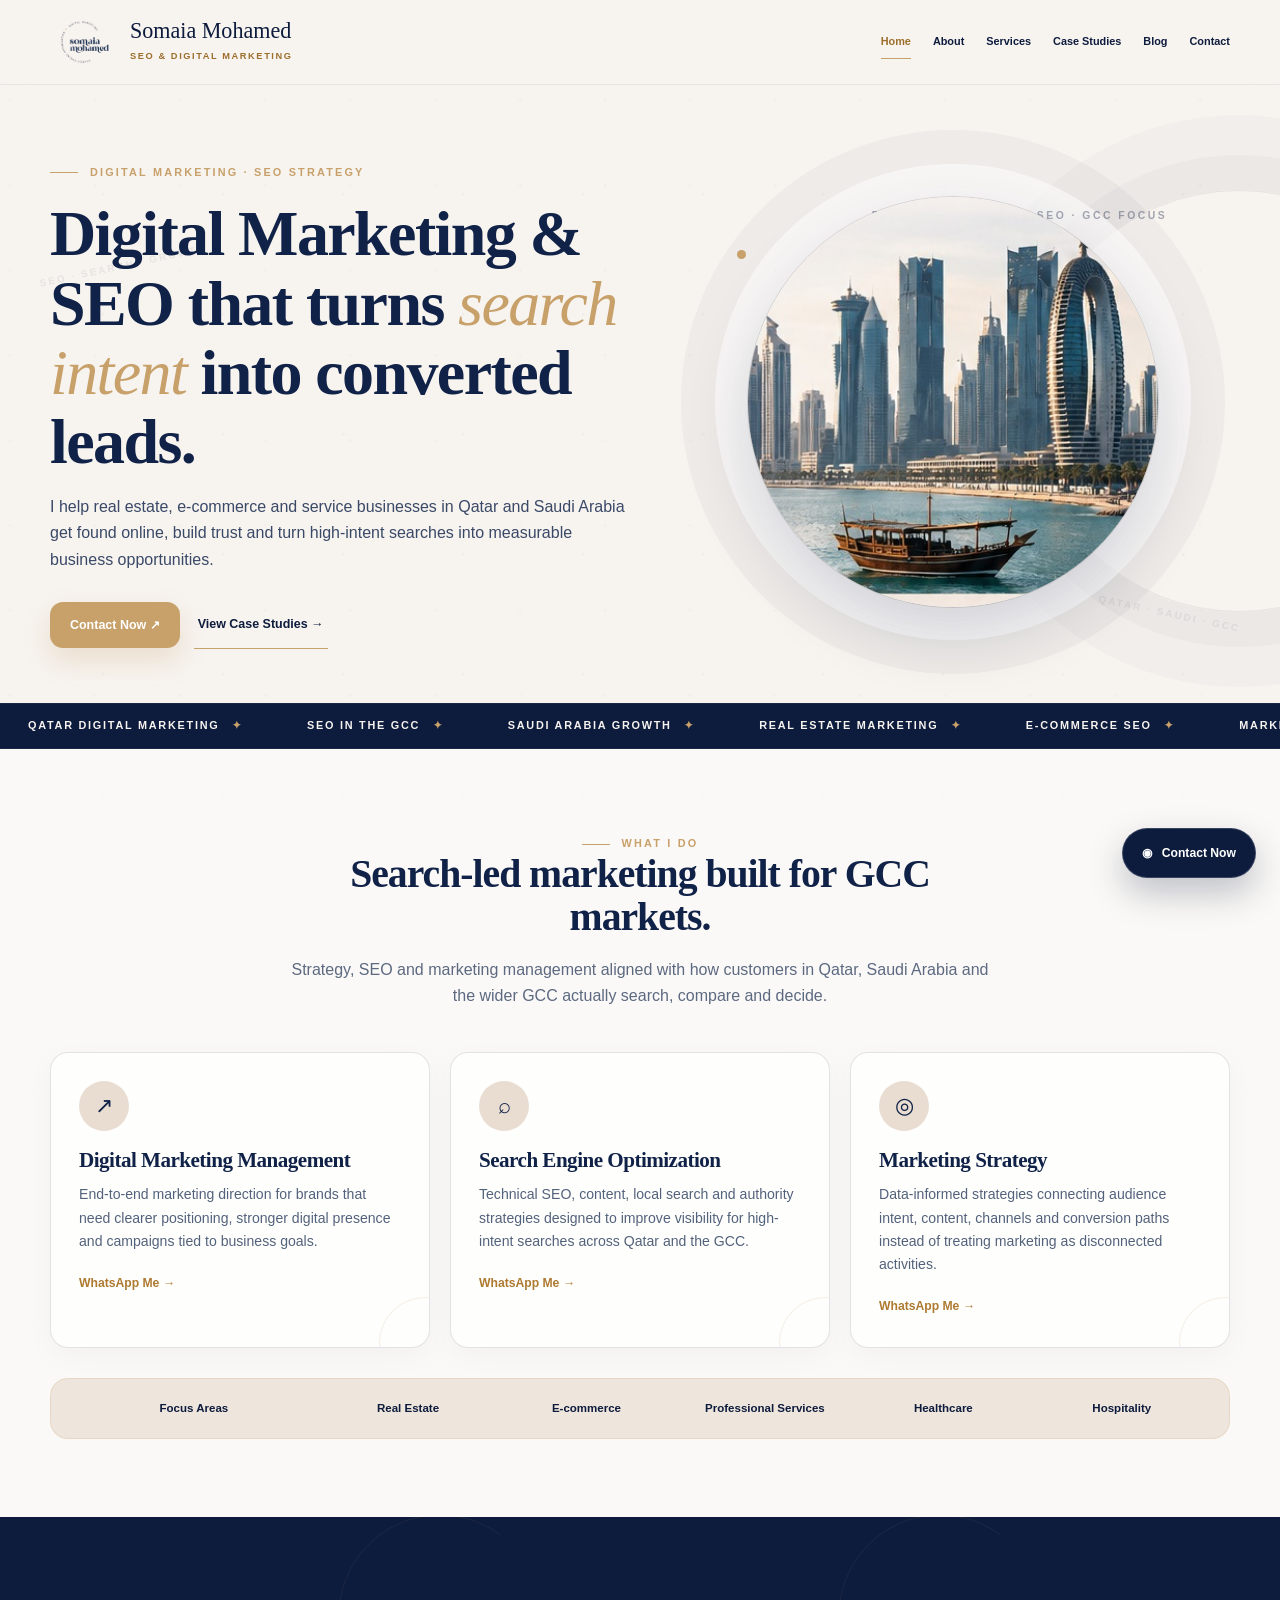
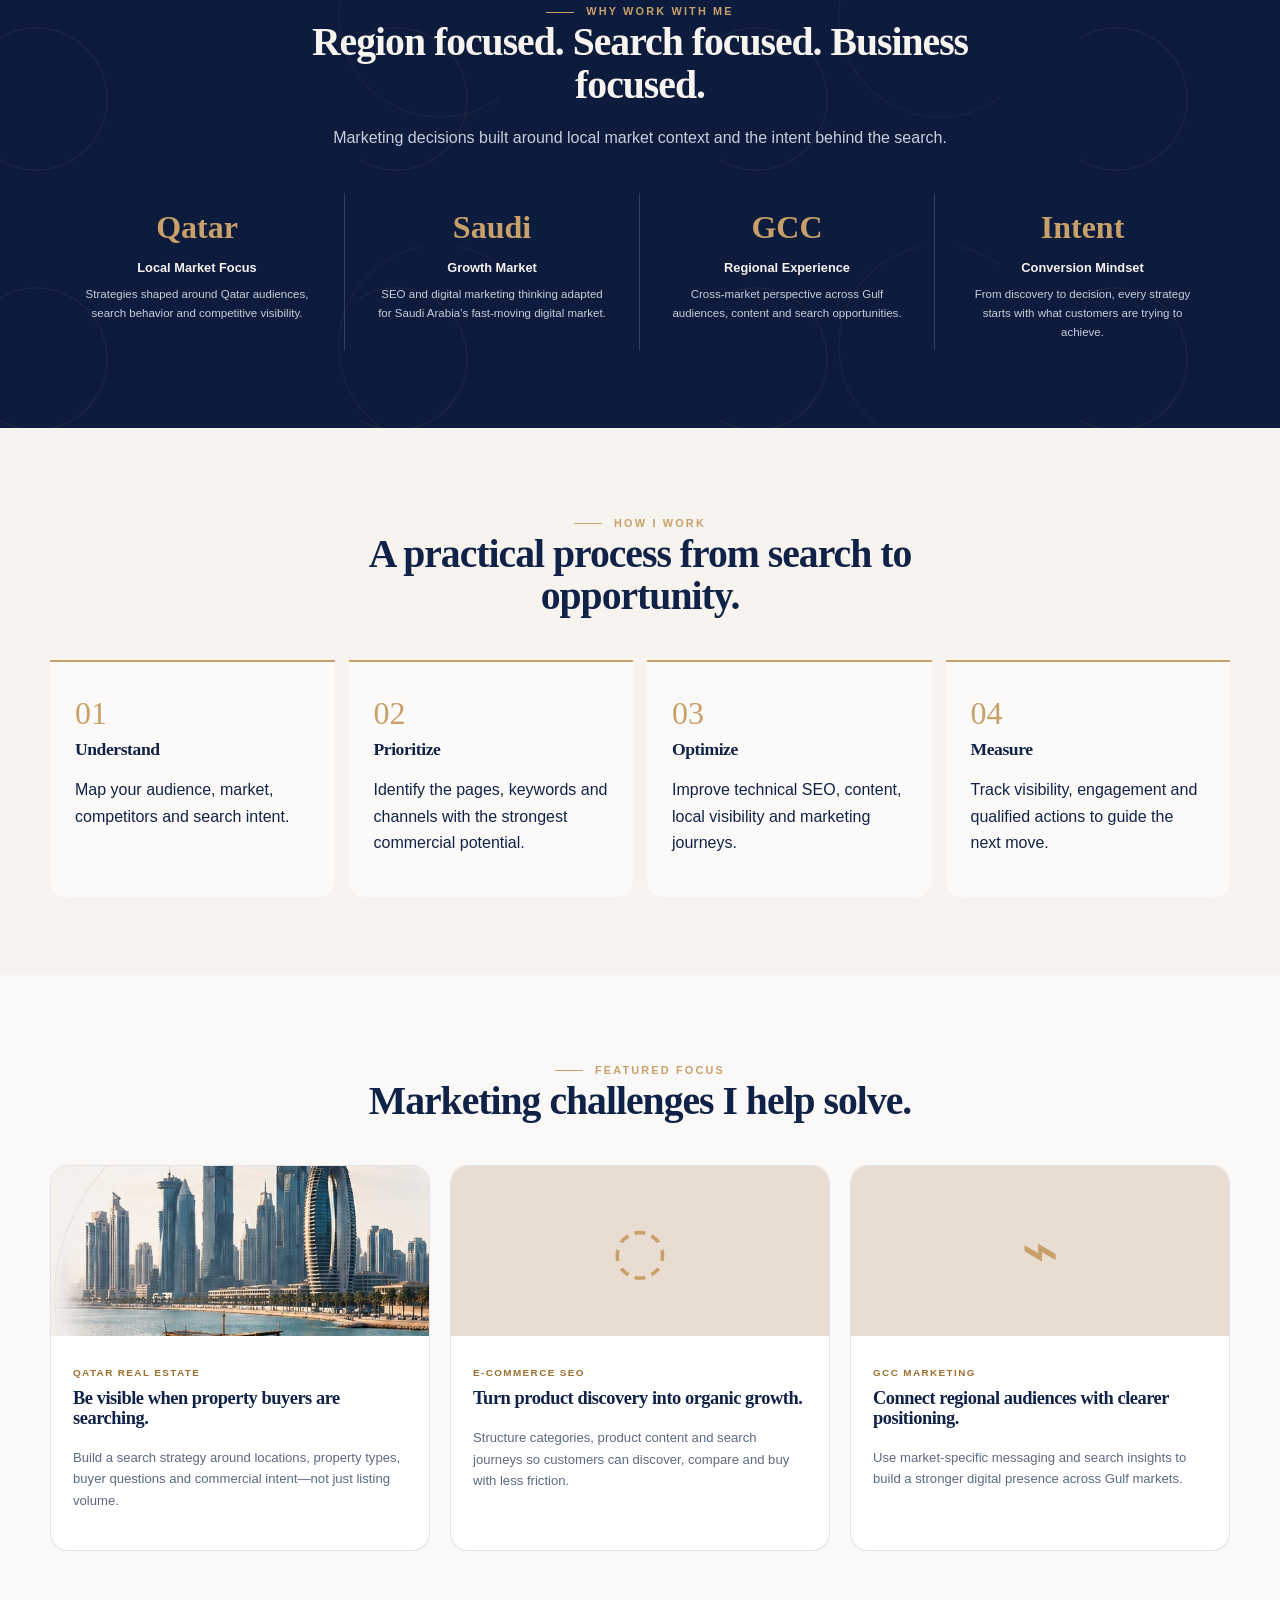
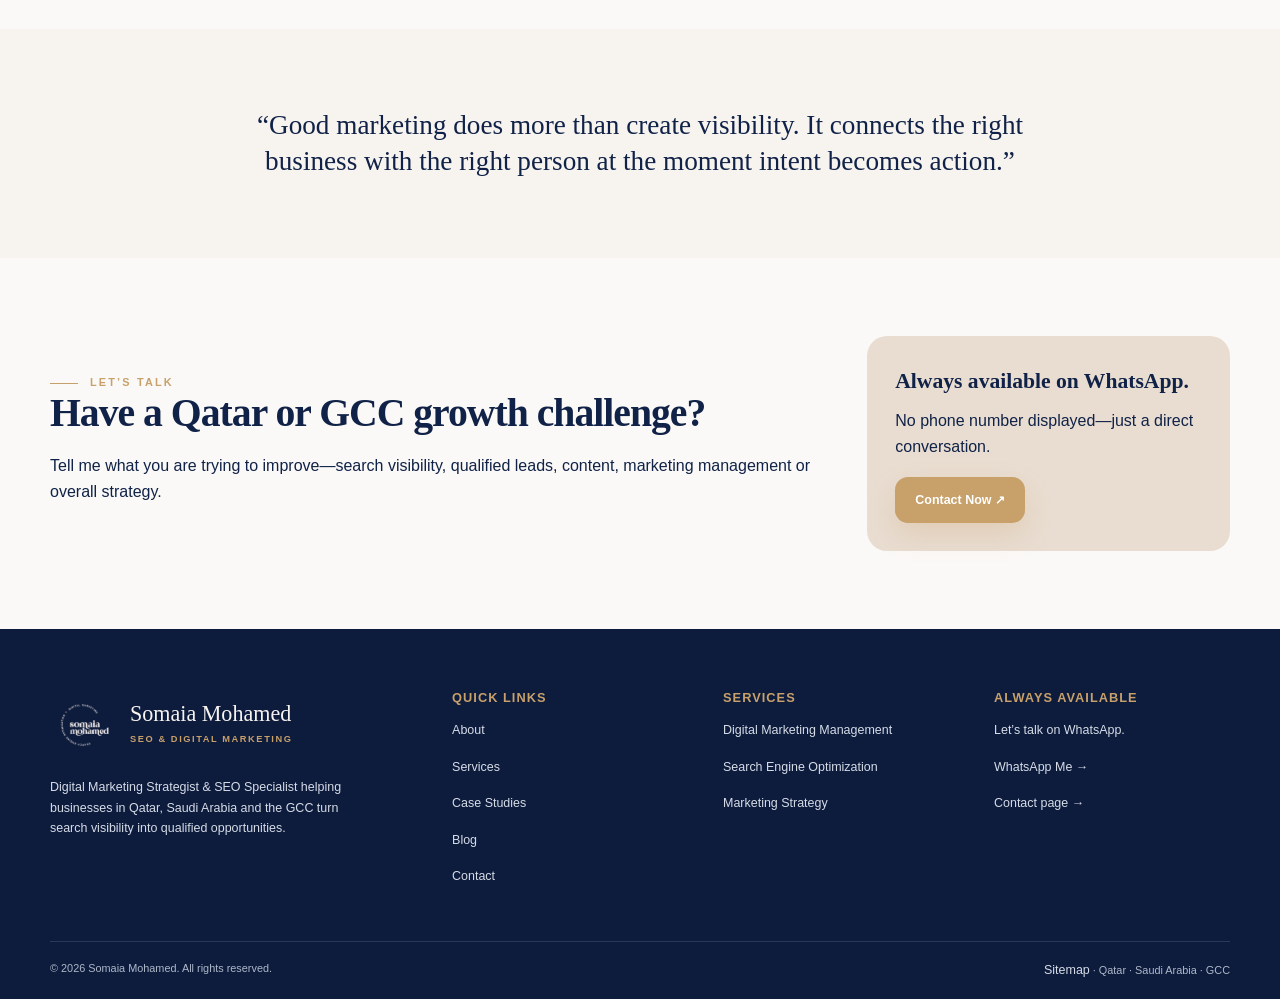
==== commit fe2a8bbd: "Add files via upload" ====
--- a/index.html
+++ b/index.html
@@ -1,301 +1,274 @@
-<!doctype html><html lang="ar" dir="rtl"><head>
-<meta charset="utf-8"><meta name="viewport" content="width=device-width,initial-scale=1">
-<title>سوميا محمد · التسويق الرقمي وSEO</title><meta name="description" content="سوميا محمد متخصصة في التسويق الرقمي وSEO بخبرة في قطر والسعودية ودول الخليج.">
+<!doctype html>
+<html lang="en" dir="ltr">
+<head>
+<meta charset="utf-8"><meta name="viewport" content="width=device-width, initial-scale=1">
+<title>Somaia Mohamed | Digital Marketing & SEO in Qatar</title>
+<meta name="description" content="Digital marketing specialist in Qatar focused on SEO, GCC digital marketing, real estate marketing, e-commerce SEO and marketing management.">
+<meta name="keywords" content="digital marketing Qatar, digital marketing specialist Qatar, SEO Qatar, SEO GCC, Saudi Arabia SEO, real estate marketing Qatar, e-commerce SEO GCC, marketing management Qatar">
 <meta name="google-site-verification" content="e24Axtdung1teUWZf1B8F5zy9ya158HYqXwpYfRYWtg">
+<link rel="canonical" href="./">
 <style>
-
-:root{--navy:#0D1B3D;--cream:#F7F3EF;--beige:#E9DDD1;--gold:#C7A06A;--ink:#0D1B3D;--muted:#526078;--white:#fff;--max:1180px}
-*{box-sizing:border-box}html{scroll-behavior:smooth}body{margin:0;background:var(--cream);color:var(--ink);font-family:"Montserrat","Helvetica Neue",Arial,sans-serif;line-height:1.65;-webkit-font-smoothing:antialiased}
-a{color:inherit;text-decoration:none}img{max-width:100%;display:block}button{font:inherit}.container{width:min(var(--max),calc(100% - 64px));margin:auto}
-h1,h2,h3,h4{font-family:"DM Serif Display",Georgia,serif;line-height:1.05;font-weight:400;letter-spacing:-.025em;margin:0 0 20px}h1{font-size:clamp(2.35rem,4vw,3.55rem)}h2{font-size:clamp(2rem,3.4vw,3.25rem)}h3{font-size:clamp(1.25rem,2vw,1.7rem)}
-p{margin:0 0 18px}.eyebrow{display:inline-flex;align-items:center;gap:12px;color:var(--gold);font-size:.72rem;font-weight:700;letter-spacing:.23em;text-transform:uppercase}.eyebrow:before{content:"";width:25px;height:1px;background:var(--gold)}
-.site-header{position:sticky;top:0;z-index:100;background:rgba(247,243,239,.96);backdrop-filter:blur(14px);border-bottom:1px solid rgba(13,27,61,.08)}
-.header-inner{min-height:92px;display:flex;align-items:center;gap:34px}
-.brand{display:flex;align-items:center;gap:14px;min-width:310px}.brand img{width:74px;height:74px;object-fit:contain}.brand-copy{display:flex;flex-direction:column}.brand-name{font-family:"DM Serif Display",Georgia,serif;font-size:1.45rem;line-height:1;color:var(--navy)}.brand-sub{font-size:.66rem;font-weight:700;letter-spacing:.18em;color:var(--gold);margin-top:7px}
-.desktop-nav{display:flex;align-items:center;justify-content:flex-end;gap:30px;flex:1}.desktop-nav a{font-size:.78rem;font-weight:600;color:var(--navy);padding:8px 0;border-bottom:1px solid transparent;white-space:nowrap}.desktop-nav a:hover,.desktop-nav a.active{border-color:var(--gold);color:var(--gold-dark)}
-.lang{display:flex;gap:10px;align-items:center;font-size:.72rem;font-weight:700;margin-left:4px}.lang a{padding:5px 0}.lang .sep{opacity:.3}
+:root{
+  --navy:#0D1B3D; --beige:#E9DDD1; --gold:#C7A06A; --cream:#F7F3EF;
+  --white:#fff; --ink:#102247; --muted:#5C6980; --line:rgba(13,27,61,.12);
+  --max:1180px; --shadow:0 18px 50px rgba(13,27,61,.09);
+}
+*{box-sizing:border-box}
+html{scroll-behavior:smooth}
+body{margin:0;background:var(--cream);color:var(--ink);font-family:Montserrat,Arial,sans-serif;line-height:1.65;-webkit-font-smoothing:antialiased;overflow-x:hidden}
+body:before,body:after{content:"";position:fixed;pointer-events:none;z-index:-1}
+body:before{inset:0;opacity:.24;background:
+ radial-gradient(circle at 12% 18%,rgba(199,160,106,.18) 0 1px,transparent 2px),
+ radial-gradient(circle at 86% 62%,rgba(13,27,61,.10) 0 1px,transparent 2px);
+ background-size:85px 85px,120px 120px}
+body:after{width:420px;height:420px;right:-170px;top:190px;border:1px solid rgba(13,27,61,.07);border-radius:50%;box-shadow:0 0 0 35px rgba(13,27,61,.025),0 0 0 75px rgba(13,27,61,.018)}
+a{color:inherit;text-decoration:none}
+img{max-width:100%;display:block}
+button{font:inherit}
+.container{width:min(var(--max),calc(100% - 48px));margin:auto}
+h1,h2,h3,h4{font-family:Georgia,"Times New Roman",serif;line-height:1.08;font-weight:600;letter-spacing:-.025em;margin:0 0 18px}
+h1{font-size:clamp(2.65rem,5vw,4.65rem)}
+h2{font-size:clamp(1.9rem,3.1vw,2.85rem)}
+h3{font-size:clamp(1.15rem,1.65vw,1.45rem)}
+p{margin:0 0 16px}
+.eyebrow{display:inline-flex;align-items:center;gap:12px;color:var(--gold);font-size:.68rem;font-weight:800;letter-spacing:.2em;text-transform:uppercase}
+.eyebrow:before{content:"";width:28px;height:1px;background:var(--gold)}
+.site-header{position:sticky;top:0;z-index:100;background:rgba(247,243,239,.93);backdrop-filter:blur(16px);border-bottom:1px solid rgba(13,27,61,.07)}
+.header-inner{min-height:84px;display:flex;align-items:center;gap:22px}
+.brand{display:flex;align-items:center;gap:12px;min-width:320px}
+.brand img{width:68px;height:68px;object-fit:contain}
+.brand-copy{display:flex;flex-direction:column}
+.brand-name{font-family:Georgia,"Times New Roman",serif;font-size:1.38rem;line-height:1;color:var(--navy)}
+.brand-sub{font-size:.58rem;font-weight:800;letter-spacing:.17em;color:#9c6f2d;margin-top:7px}
+.desktop-nav{display:flex;align-items:center;justify-content:flex-end;gap:22px;flex:1}
+.desktop-nav a{font-size:.68rem;font-weight:800;color:var(--navy);padding:8px 0;border-bottom:1px solid transparent;transition:.25s;white-space:nowrap}
+.desktop-nav a:hover,.desktop-nav a.active{border-color:var(--gold);color:#9c6f2d}
 .menu-trigger{display:none;border:0;background:var(--navy);color:var(--cream);border-radius:50%;width:42px;height:42px}
-.hero{padding:78px 0 76px;background:var(--cream);overflow:hidden}.hero-grid{display:grid;grid-template-columns:1.08fr .92fr;gap:70px;align-items:center;min-height:520px}.hero h1{max-width:730px}.hero h1 em{color:var(--gold);font-style:italic}.lede{max-width:650px;font-size:1rem;color:#30405d}.hero-actions{display:flex;gap:24px;align-items:center;margin-top:30px}.btn{display:inline-flex;align-items:center;justify-content:center;gap:12px;border-radius:12px;padding:13px 22px;font-size:.78rem;font-weight:700;transition:.2s ease}.btn-gold{background:var(--gold);color:var(--cream);box-shadow:0 10px 25px rgba(13,27,61,.12)}.btn-gold:hover{transform:translateY(-2px)}.btn-link{color:var(--navy);border-bottom:1px solid var(--gold);border-radius:0;padding:10px 0}
-.hero-visual{display:grid;place-items:center;position:relative;min-height:430px}.hero-visual:before{content:"";position:absolute;width:420px;height:420px;border:1px solid rgba(13,27,61,.12);border-radius:50%}.hero-visual:after{content:"";position:absolute;width:360px;height:360px;border-radius:50%;background:rgba(233,221,209,.72)}.hero-visual img{position:relative;z-index:2;width:300px;height:300px;object-fit:contain;filter:drop-shadow(0 20px 25px rgba(13,27,61,.08))}
-.section{padding:74px 0}.section-head{text-align:center;max-width:720px;margin:0 auto 38px}.section-head p{color:var(--muted);font-size:.92rem}.cards{display:grid;grid-template-columns:repeat(3,1fr);gap:22px}.card{background:rgba(255,255,255,.46);border:1px solid rgba(13,27,61,.1);border-radius:18px;padding:28px;min-height:250px}.card-icon{width:50px;height:50px;border-radius:50%;background:var(--beige);display:grid;place-items:center;margin-bottom:18px;font-size:1.25rem}.card p{font-size:.82rem;color:#44516a}.card-link{color:var(--gold-dark);font-size:.76rem;font-weight:700;margin-top:20px;display:inline-block}
-.dark-section{background:var(--navy);color:var(--cream);position:relative;overflow:hidden}.dark-section:after{content:"";position:absolute;width:420px;height:420px;border:1px solid rgba(199,160,106,.12);border-radius:50%;right:-160px;bottom:-230px}.dark-section .section-head p{color:rgba(247,243,239,.7)}.dark-section .card{background:rgba(247,243,239,.035);border-color:rgba(247,243,239,.13)}.dark-section .card p{color:rgba(247,243,239,.72)}.dark-section .card-link{color:var(--gold)}.dark-section .eyebrow{color:var(--gold)}
-.stats{display:grid;grid-template-columns:repeat(4,1fr);border-top:1px solid rgba(13,27,61,.12);border-bottom:1px solid rgba(13,27,61,.12)}.stat{padding:28px 22px;border-right:1px solid rgba(13,27,61,.12)}.stat:last-child{border-right:0}.stat strong{display:block;font-family:"DM Serif Display",Georgia,serif;font-size:1.8rem;margin-bottom:8px}.stat span{font-size:.72rem;color:var(--muted)}
-.page-hero{padding:90px 0 65px;background:var(--beige)}.page-hero .lede{max-width:700px}
-.split{display:grid;grid-template-columns:1fr 1fr;gap:60px;align-items:start}.list{display:grid;gap:15px}.list div{padding:17px 0;border-bottom:1px solid rgba(13,27,61,.12);font-size:.86rem}.case-grid{display:grid;grid-template-columns:repeat(2,1fr);gap:22px}.case-card{padding:30px;border-radius:18px;background:#fff;border:1px solid rgba(13,27,61,.08)}.case-card .icon-circle{width:46px;height:46px;margin-bottom:16px}.case-card .icon-circle .icon{width:20px;height:20px}.case-card .tag{color:var(--gold-dark);font-size:.68rem;font-weight:700;letter-spacing:.14em;text-transform:uppercase}.case-card p{font-size:.82rem;color:var(--muted)}
-.footer{background:var(--cream);border-top:1px solid rgba(13,27,61,.08)}.footer-main{padding:54px 0;display:grid;grid-template-columns:1.4fr 1fr 1fr;gap:50px}.footer-brand img{width:105px;height:105px}.footer h4{font-family:"Montserrat",sans-serif;font-size:.75rem;font-weight:700;letter-spacing:.14em;text-transform:uppercase}.footer p,.footer a{font-size:.78rem;color:#44516a}.footer-links{display:grid;gap:10px}.footer-bottom{background:var(--navy);color:var(--cream);padding:18px 0;font-size:.68rem}.footer-bottom .container{display:flex;justify-content:space-between;gap:20px}
-.floating-contact{position:fixed;right:24px;bottom:22px;z-index:120;background:var(--navy);color:var(--cream);border:1px solid rgba(199,160,106,.45);border-radius:999px;padding:14px 20px;display:flex;align-items:center;gap:10px;font-size:.76rem;font-weight:700;box-shadow:0 12px 30px rgba(13,27,61,.22)}.floating-contact .wa{width:26px;height:26px;border-radius:50%;border:1px solid rgba(247,243,239,.7);display:grid;place-items:center;font-size:.78rem}.floating-contact:hover{background:var(--gold);color:var(--navy)}
 .mobile-nav{display:none}
-[dir=rtl]{text-align:right}.rtl .header-inner{direction:rtl}.rtl .brand{min-width:310px}.rtl .desktop-nav{justify-content:flex-start}.rtl .hero-grid{direction:rtl}.rtl .hero-actions{justify-content:flex-start}.rtl .section-head{text-align:center}.rtl .eyebrow{flex-direction:row-reverse}.rtl .eyebrow:before{order:-1}.rtl .floating-contact{right:auto;left:24px}.rtl .footer-bottom .container{direction:rtl}.rtl .footer-main{direction:rtl}
-@media(max-width:1000px){.desktop-nav{gap:17px}.brand{min-width:250px}.brand img{width:62px;height:62px}.brand-name{font-size:1.2rem}.hero-grid{gap:30px}.hero-visual:before{width:340px;height:340px}.hero-visual:after{width:290px;height:290px}.hero-visual img{width:245px;height:245px}}
-/* ===== v2 additions: photo hero, industries bar, icon badges, stat blocks, case photo cards, about teaser, footer v2 ===== */
-.icon{width:22px;height:22px;display:block}
-.hero-photo{position:relative;border-radius:26px;overflow:hidden;aspect-ratio:4/3;box-shadow:0 30px 60px -20px rgba(13,27,61,.35)}
-.hero-photo img{width:100%;height:100%;object-fit:cover;display:block}
-.hero-visual{position:relative;min-height:0}
-.hero-visual:before{content:"";position:absolute;top:-22px;left:-22px;width:78px;height:78px;border:1px solid rgba(13,27,61,.18);border-radius:50%;z-index:2}
-.hero-visual:after{content:"";position:absolute;top:-3px;left:9px;width:9px;height:9px;border-radius:50%;background:var(--gold);z-index:3}
-.badges-row{display:flex;flex-wrap:wrap;gap:26px;margin-top:34px}
-.badge-item{display:flex;align-items:center;gap:9px;font-size:.72rem;font-weight:600;color:var(--navy)}
-.badge-item .icon{width:19px;height:19px;color:var(--navy);flex:none}
-.badge-item span{line-height:1.2}
-.industries-bar{margin-top:44px;background:rgba(255,255,255,.55);border:1px solid rgba(13,27,61,.08);border-radius:20px;padding:24px 34px;display:flex;align-items:center;gap:28px;flex-wrap:wrap}
-.industries-bar .trust-copy{font-size:.82rem;color:var(--navy);font-weight:600;max-width:150px;line-height:1.35}
-.industries-list{display:flex;flex:1;justify-content:space-between;gap:18px;flex-wrap:wrap}
-.industry-item{display:flex;flex-direction:column;align-items:center;gap:8px;font-size:.68rem;font-weight:600;color:var(--muted);text-align:center}
-.industry-item .icon{color:var(--gold-dark,var(--gold))}
-.icon-circle{width:56px;height:56px;border-radius:50%;background:var(--navy);display:grid;place-items:center;margin-bottom:18px;color:var(--gold)}
-.icon-circle .icon{width:24px;height:24px}
-.dark-section .icon-circle{background:rgba(247,243,239,.08)}
-.stats-v2{display:grid;grid-template-columns:repeat(4,1fr)}
-.stat-v2{padding:40px 24px;text-align:center;border-right:1px solid rgba(247,243,239,.14)}
-.stat-v2:last-child{border-right:0}
-.stat-v2 .icon{margin:0 auto 14px;color:var(--gold);width:26px;height:26px}
-.stat-v2 strong{display:block;font-family:"DM Serif Display",Georgia,serif;font-size:2rem;color:var(--gold);margin-bottom:6px}
-.stat-v2 p{font-size:.86rem;font-weight:700;margin:0 0 6px;color:var(--cream)}
-.stat-v2 span{display:block;font-size:.72rem;color:rgba(247,243,239,.66);line-height:1.4}
-.case-head{display:flex;align-items:flex-end;justify-content:space-between;gap:20px;margin-bottom:34px;flex-wrap:wrap}
-.case-head h2{margin:6px 0 0}
-.case-head .view-all{font-size:.76rem;font-weight:700;color:var(--gold-dark,var(--gold));display:inline-flex;align-items:center;gap:8px;white-space:nowrap}
-.case-photo-grid{display:grid;grid-template-columns:repeat(3,1fr);gap:22px}
-.case-photo-card{border-radius:18px;overflow:hidden;background:#fff;border:1px solid rgba(13,27,61,.08)}
-.case-photo{position:relative;aspect-ratio:16/11;overflow:hidden}
-.case-photo img{width:100%;height:100%;object-fit:cover;display:block}
-.case-photo .tag{position:absolute;left:14px;bottom:14px;background:var(--navy);color:var(--cream);font-size:.62rem;font-weight:700;letter-spacing:.12em;text-transform:uppercase;padding:6px 12px;border-radius:999px}
-.rtl .case-photo .tag{left:auto;right:14px}
-.case-photo-card h3{font-family:"Montserrat",sans-serif;font-weight:700;font-size:.92rem;line-height:1.5;margin:0;padding:20px 20px 22px}
-.about-teaser{background:var(--beige);padding:56px 0}
-.about-teaser .container{display:grid;grid-template-columns:.85fr 1.2fr .85fr 1.05fr;gap:30px;align-items:center}
-.at-logo{width:150px;height:150px;object-fit:contain}
-.at-arabic{font-family:"DM Serif Display",Georgia,serif;font-size:2.1rem;color:var(--navy);margin-bottom:14px}
-.about-teaser h3{font-size:1.35rem;margin-bottom:12px}
-.about-teaser .lede{font-size:.82rem;margin-bottom:0}
-.approach-list{display:grid;gap:11px}
-.approach-list div{display:flex;align-items:center;gap:10px;font-size:.82rem;font-weight:600;color:var(--navy)}
-.approach-list .icon{width:16px;height:16px;color:var(--gold-dark,var(--gold));flex:none}
-.at-quote{position:relative;font-family:"DM Serif Display",Georgia,serif;font-style:italic;font-size:1.15rem;color:var(--navy);line-height:1.5}
-.at-quote .qmark{display:block;color:var(--gold);font-size:2.4rem;font-family:Georgia,serif;line-height:1;margin-bottom:6px}
-.at-sig{margin-top:16px;font-family:"DM Serif Display",Georgia,serif;font-style:italic;color:var(--gold-dark,var(--gold));font-size:1rem}
-.footer-v2{background:var(--navy);color:var(--cream)}
-.footer-v2 .footer-main{padding:64px 0 40px;display:grid;grid-template-columns:1.3fr 1fr 1fr 1fr;gap:40px}
-.footer-v2 .footer-brand img{width:64px;height:64px;margin-bottom:16px}
-.footer-v2 .footer-brand p{color:rgba(247,243,239,.66);font-size:.8rem}
-.footer-v2 h4{font-family:"Montserrat",sans-serif;font-size:.72rem;font-weight:700;letter-spacing:.14em;text-transform:uppercase;color:var(--gold);margin-bottom:18px}
-.footer-v2 .footer-links{display:grid;gap:12px}
-.footer-v2 .footer-links a,.footer-v2 .footer-links span{color:rgba(247,243,239,.78);font-size:.82rem}
-.footer-v2 .footer-links a:hover{color:var(--gold)}
-.footer-v2 .connect-note{color:rgba(247,243,239,.5);font-size:.72rem;margin-top:6px}
-.footer-v2 .social-links{display:grid;gap:14px}
-.footer-v2 .social-links a{display:flex;align-items:center;gap:10px;color:rgba(247,243,239,.78);font-size:.82rem}
-.footer-v2 .social-links .icon{width:18px;height:18px;color:var(--gold)}
-.footer-v2 .contact-row{display:flex;align-items:center;gap:10px}
-.footer-v2 .contact-row .icon{width:18px;height:18px;color:var(--gold);flex:none}
-.footer-cta{display:inline-flex;align-items:center;gap:10px;background:var(--gold);color:var(--navy);border-radius:999px;padding:13px 22px;font-size:.78rem;font-weight:700;margin-top:6px}
-.footer-cta .icon{width:16px;height:16px}
-.footer-v2 .footer-bottom{background:rgba(0,0,0,.16);padding:18px 0;font-size:.68rem}
-.footer-v2 .footer-bottom .container{display:flex;justify-content:space-between;gap:20px;color:rgba(247,243,239,.55)}
-.footer-v2 .footer-bottom a{color:rgba(247,243,239,.55)}
-.rtl .about-teaser .container{direction:rtl}
-.rtl .badges-row,.rtl .approach-list div,.rtl .footer-v2 .social-links a,.rtl .footer-v2 .contact-row{flex-direction:row-reverse;justify-content:flex-end}
-.rtl .industries-bar{direction:rtl}
-@media(max-width:1000px){.about-teaser .container{grid-template-columns:1fr 1fr;row-gap:34px}.footer-v2 .footer-main{grid-template-columns:1fr 1fr;row-gap:36px}}
-@media(max-width:780px){.container{width:min(var(--max),calc(100% - 38px))}.header-inner{min-height:78px}.brand img{width:54px;height:54px}.brand-name{font-size:1.08rem}.brand-sub{font-size:.55rem}.desktop-nav{display:none}.menu-trigger{display:block;margin-left:auto}.mobile-nav{position:absolute;top:78px;left:0;right:0;background:var(--cream);border-bottom:1px solid rgba(13,27,61,.1);padding:18px 19px;display:none}.mobile-nav.open{display:grid;gap:3px}.mobile-nav a{font-size:.8rem;font-weight:600;padding:11px;border-radius:8px}.mobile-nav a:hover{background:var(--beige)}.hero{padding:55px 0 58px}.hero-grid{grid-template-columns:1fr;min-height:0}.hero-visual{order:-1;margin-bottom:8px}.hero-photo{aspect-ratio:16/11}.hero h1{font-size:clamp(2rem,9vw,2.85rem)}.lede{font-size:.88rem}.badges-row{gap:18px 22px;margin-top:26px}.industries-bar{padding:20px}.industries-list{justify-content:flex-start;gap:22px 26px}.cards,.stats,.case-grid,.split,.footer-main{grid-template-columns:1fr}.stat{border-right:0;border-bottom:1px solid rgba(13,27,61,.12)}.stat:last-child{border-bottom:0}.stats-v2{grid-template-columns:1fr 1fr}.stat-v2{border-bottom:1px solid rgba(247,243,239,.14)}.stat-v2:nth-child(odd){border-right:1px solid rgba(247,243,239,.14)}.case-photo-grid{grid-template-columns:1fr}.about-teaser .container{grid-template-columns:1fr}.about-teaser{text-align:center}.approach-list div{justify-content:center}.at-quote{text-align:center}.footer-v2 .footer-main{grid-template-columns:1fr;text-align:left}.footer-bottom .container{flex-direction:column}.floating-contact{right:14px;bottom:14px;padding:12px 16px}.rtl .floating-contact{right:auto;left:14px}.rtl .menu-trigger{margin-left:0;margin-right:auto}}
-
-/* ===== animation & motion additions ===== */
-@keyframes waPulse{0%,100%{box-shadow:0 12px 30px rgba(13,27,61,.22),0 0 0 0 rgba(199,160,106,.5)}50%{box-shadow:0 12px 30px rgba(13,27,61,.22),0 0 0 10px rgba(199,160,106,0)}}
-@keyframes fadeUp{from{opacity:0;transform:translateY(28px)}to{opacity:1;transform:translateY(0)}}
-@keyframes spinSlow{from{transform:rotate(0)}to{transform:rotate(360deg)}}
-@keyframes floaty{0%,100%{transform:translateY(0)}50%{transform:translateY(-8px)}}
-.floating-contact{animation:waPulse 2.6s ease-in-out infinite;transition:transform .3s ease,background .3s ease,color .3s ease}
-.floating-contact:hover{transform:translateY(-3px) scale(1.04);animation-play-state:paused}
-.reveal{opacity:0;transform:translateY(28px);transition:opacity .8s cubic-bezier(.2,.7,.2,1),transform .8s cubic-bezier(.2,.7,.2,1)}
-.reveal.in-view{opacity:1;transform:translateY(0)}
-.reveal-stagger .card,.reveal-stagger .case-photo-card,.reveal-stagger .case-card,.reveal-stagger .stat-v2,.reveal-stagger .stat,.reveal-stagger .industry-item{opacity:0;transform:translateY(22px);transition:opacity .6s cubic-bezier(.2,.7,.2,1),transform .6s cubic-bezier(.2,.7,.2,1)}
-.reveal-stagger.in-view .card,.reveal-stagger.in-view .case-photo-card,.reveal-stagger.in-view .case-card,.reveal-stagger.in-view .stat-v2,.reveal-stagger.in-view .stat,.reveal-stagger.in-view .industry-item{opacity:1;transform:translateY(0)}
-.reveal-stagger.in-view .card:nth-child(2),.reveal-stagger.in-view .case-photo-card:nth-child(2),.reveal-stagger.in-view .case-card:nth-child(2),.reveal-stagger.in-view .stat-v2:nth-child(2),.reveal-stagger.in-view .stat:nth-child(2){transition-delay:.1s}
-.reveal-stagger.in-view .card:nth-child(3),.reveal-stagger.in-view .case-photo-card:nth-child(3),.reveal-stagger.in-view .case-card:nth-child(3),.reveal-stagger.in-view .stat-v2:nth-child(3),.reveal-stagger.in-view .stat:nth-child(3){transition-delay:.2s}
-.reveal-stagger.in-view .card:nth-child(4),.reveal-stagger.in-view .case-card:nth-child(4),.reveal-stagger.in-view .stat-v2:nth-child(4),.reveal-stagger.in-view .stat:nth-child(4){transition-delay:.3s}
-.hero-visual{animation:fadeUp .9s cubic-bezier(.2,.7,.2,1) .1s both}
-.hero-grid>div:first-child{animation:fadeUp .9s cubic-bezier(.2,.7,.2,1) both}
-.hero-visual:before{animation:spinSlow 34s linear infinite}
-.badges-row .badge-item{animation:fadeUp .7s cubic-bezier(.2,.7,.2,1) both}
-.badges-row .badge-item:nth-child(1){animation-delay:.15s}.badges-row .badge-item:nth-child(2){animation-delay:.25s}.badges-row .badge-item:nth-child(3){animation-delay:.35s}.badges-row .badge-item:nth-child(4){animation-delay:.45s}
-.card,.case-card,.case-photo-card{transition:transform .35s cubic-bezier(.2,.7,.2,1),box-shadow .35s ease,border-color .35s ease}
-.card:hover,.case-card:hover{transform:translateY(-8px);box-shadow:0 22px 40px -18px rgba(13,27,61,.28);border-color:rgba(13,27,61,.14)}
-.case-photo-card:hover{transform:translateY(-8px);box-shadow:0 24px 44px -18px rgba(13,27,61,.3)}
-.case-photo img{transition:transform .6s cubic-bezier(.2,.7,.2,1)}
-.case-photo-card:hover .case-photo img{transform:scale(1.07)}
-.icon-circle{transition:transform .4s cubic-bezier(.34,1.56,.64,1)}
-.card:hover .icon-circle{transform:scale(1.1) rotate(-6deg)}
-.industry-item{transition:transform .3s ease}
-.industry-item:hover{transform:translateY(-4px)}
-.industry-item:hover .icon{animation:floaty 1.2s ease-in-out infinite}
-.btn{transition:transform .3s cubic-bezier(.34,1.56,.64,1),box-shadow .3s ease}
-.btn-gold:hover{transform:translateY(-3px) scale(1.02);box-shadow:0 16px 30px -10px rgba(197,146,74,.55)}
-.btn-link{position:relative}
-.btn-link:after{content:"";position:absolute;left:0;right:100%;bottom:-3px;height:1px;background:currentColor;transition:right .3s ease}
-.btn-link:hover:after{right:0}
-.desktop-nav a{position:relative}
-.desktop-nav a:not(.active):after{content:"";position:absolute;left:0;right:100%;bottom:-4px;height:2px;background:var(--gold);transition:right .3s ease}
-.desktop-nav a:not(.active):hover:after{right:0}
-.at-logo{transition:transform .5s ease}
-.about-teaser:hover .at-logo{transform:rotate(8deg) scale(1.04)}
-.stat-v2 strong,.stat strong{display:inline-block}
-@media(prefers-reduced-motion:reduce){.reveal,.reveal-stagger .card,.reveal-stagger .case-photo-card,.reveal-stagger .case-card,.reveal-stagger .stat-v2,.reveal-stagger .stat,.reveal-stagger .industry-item,.hero-visual,.hero-grid>div:first-child,.badges-row .badge-item{animation:none!important;transition:none!important;opacity:1!important;transform:none!important}.floating-contact,.hero-visual:before,.industry-item:hover .icon{animation:none!important}}
-
-/* ===== sliding marquee banner ===== */
-.marquee{overflow:hidden;background:var(--navy);padding:15px 0;white-space:nowrap;position:relative}
-.marquee:before,.marquee:after{content:"";position:absolute;top:0;bottom:0;width:60px;z-index:2;pointer-events:none}
-.marquee:before{left:0;background:linear-gradient(90deg,var(--navy),rgba(13,27,61,0))}
-.marquee:after{right:0;background:linear-gradient(270deg,var(--navy),rgba(13,27,61,0))}
-.marquee-track{display:inline-flex;align-items:center;animation:marqueeScroll 32s linear infinite}
-.marquee:hover .marquee-track{animation-play-state:paused}
-.marquee-track .m-item{display:inline-flex;align-items:center;color:var(--cream);font-family:"Montserrat",sans-serif;font-size:.74rem;font-weight:700;letter-spacing:.14em;text-transform:uppercase;padding:0 26px}
-.marquee-track .m-item svg{width:7px;height:7px;margin-inline-end:26px;color:var(--gold);flex:none}
-@keyframes marqueeScroll{from{transform:translateX(0)}to{transform:translateX(-50%)}}
-.rtl .marquee-track{animation-name:marqueeScrollRTL}
-@keyframes marqueeScrollRTL{from{transform:translateX(0)}to{transform:translateX(50%)}}
-@media(prefers-reduced-motion:reduce){.marquee-track{animation:none!important}}
-
+.hero{padding:70px 0 54px;position:relative;overflow:hidden}
+.hero-grid{display:grid;grid-template-columns:1fr .96fr;gap:50px;align-items:center}
+.hero-copy{position:relative;z-index:2}
+.hero h1{max-width:680px;margin-top:18px}
+.hero h1 em{color:var(--gold);font-weight:500}
+.hero-lead{max-width:590px;color:#394967;font-size:1rem}
+.hero-actions{display:flex;gap:14px;align-items:center;margin-top:28px;flex-wrap:wrap}
+.btn{display:inline-flex;align-items:center;justify-content:center;gap:9px;border-radius:13px;padding:13px 20px;font-weight:800;font-size:.78rem;transition:.25s;cursor:pointer}
+.btn-primary{background:var(--gold);color:white;box-shadow:0 12px 26px rgba(199,160,106,.25)}
+.btn-primary:hover{transform:translateY(-3px);box-shadow:0 16px 32px rgba(199,160,106,.32)}
+.btn-link{color:var(--navy);border-bottom:1px solid var(--gold);border-radius:0;padding-left:4px;padding-right:4px}
+.hero-image-wrap{position:relative;min-height:490px;display:grid;place-items:center}
+.hero-image-wrap:before{content:"";position:absolute;width:410px;height:410px;border:1px solid rgba(13,27,61,.12);border-radius:50%;box-shadow:0 0 0 32px rgba(255,255,255,.55),0 0 0 66px rgba(13,27,61,.035)}
+.hero-image{width:410px;height:410px;object-fit:cover;border-radius:50%;position:relative;z-index:1;box-shadow:0 28px 65px rgba(13,27,61,.16);animation:float 6s ease-in-out infinite}
+.hero-ring{position:absolute;inset:28px;animation:spin 28s linear infinite}
+.hero-ring span{position:absolute;right:7%;top:5%;font-size:.65rem;letter-spacing:.24em;color:rgba(13,27,61,.36);font-weight:800}
+.hero-dot{position:absolute;left:11%;top:19%;width:9px;height:9px;background:var(--gold);border-radius:50%;z-index:3}
+.marquee{background:var(--navy);color:var(--cream);overflow:hidden;border-top:1px solid rgba(255,255,255,.06);border-bottom:1px solid rgba(255,255,255,.06)}
+.marquee-track{display:flex;width:max-content;animation:marquee 26s linear infinite}
+.marquee-item{padding:13px 28px;font-size:.68rem;font-weight:800;letter-spacing:.16em;text-transform:uppercase;white-space:nowrap}
+.marquee-item b{color:var(--gold);margin:0 8px}
+.section{padding:78px 0;position:relative}
+.section-light{background:rgba(255,255,255,.48)}
+.section-dark{background:var(--navy);color:var(--cream);overflow:hidden}
+.section-dark:before{content:"";position:absolute;inset:0;opacity:.15;background:
+ radial-gradient(circle at 10% 70%,transparent 0 70px,rgba(199,160,106,.7) 71px,transparent 72px),
+ radial-gradient(circle at 88% 30%,transparent 0 100px,rgba(199,160,106,.55) 101px,transparent 102px);
+ background-size:360px 260px,500px 330px}
+.section-head{text-align:center;max-width:700px;margin:0 auto 42px}
+.section-head p{color:var(--muted)}
+.section-dark .section-head p{color:#c7cfdd}
+.grid-3{display:grid;grid-template-columns:repeat(3,1fr);gap:20px}
+.grid-4{display:grid;grid-template-columns:repeat(4,1fr);gap:1px;background:rgba(255,255,255,.13)}
+.card{background:rgba(255,255,255,.74);border:1px solid var(--line);border-radius:18px;padding:28px;box-shadow:0 8px 30px rgba(13,27,61,.035);transition:.3s;position:relative;overflow:hidden}
+.card:after{content:"";position:absolute;width:90px;height:90px;border:1px solid rgba(199,160,106,.18);border-radius:50%;right:-42px;bottom:-42px}
+.card:hover{transform:translateY(-7px);box-shadow:var(--shadow);border-color:rgba(199,160,106,.4)}
+.icon{width:50px;height:50px;border-radius:50%;background:var(--beige);display:grid;place-items:center;font-size:1.35rem;margin-bottom:18px}
+.card h3{margin-bottom:12px}
+.card p{color:#53627b;font-size:.88rem}
+.card-link{color:#ad7a30;font-size:.76rem;font-weight:800}
+.trust-strip{display:grid;grid-template-columns:1.4fr repeat(5,1fr);gap:0;background:rgba(233,221,209,.7);border:1px solid rgba(199,160,106,.2);border-radius:18px;padding:20px 18px;margin-top:30px}
+.trust-strip span{font-size:.72rem;text-align:center;font-weight:800;color:var(--navy)}
+.stats{display:grid;grid-template-columns:repeat(4,1fr);gap:0;position:relative;z-index:1}
+.stat{padding:8px 28px;text-align:center;border-right:1px solid rgba(255,255,255,.16)}
+.stat:last-child{border-right:0}
+.stat strong{display:block;font-family:Georgia,serif;font-size:2rem;color:var(--gold)}
+.stat span{display:block;font-weight:800;font-size:.8rem;margin:3px 0 7px}
+.stat p{font-size:.72rem;color:#c7cfdd;margin:0}
+.process{display:grid;grid-template-columns:repeat(4,1fr);gap:14px}
+.process-step{padding:25px;border-top:2px solid var(--gold);background:rgba(255,255,255,.6);border-radius:0 0 16px 16px}
+.process-step .num{font-family:Georgia,serif;font-size:2rem;color:var(--gold)}
+.process-step h3{font-size:1.1rem}
+.case-grid{display:grid;grid-template-columns:repeat(3,1fr);gap:20px}
+.case-card{background:var(--white);border-radius:18px;overflow:hidden;border:1px solid var(--line);transition:.3s}
+.case-card:hover{transform:translateY(-6px);box-shadow:var(--shadow)}
+.case-thumb{height:170px;overflow:hidden;background:var(--beige)}
+.case-thumb img{width:100%;height:100%;object-fit:cover;transition:.5s}
+.case-card:hover .case-thumb img{transform:scale(1.06)}
+.case-body{padding:22px}
+.tag{display:inline-block;color:#9c6f2d;font-size:.62rem;font-weight:900;letter-spacing:.14em;text-transform:uppercase;margin-bottom:8px}
+.case-body h3{font-size:1.15rem}
+.case-body p{font-size:.82rem;color:var(--muted)}
+.contact-band{display:grid;grid-template-columns:1.5fr .7fr;gap:40px;align-items:center}
+.contact-box{background:var(--beige);border-radius:20px;padding:28px}
+.contact-box strong{display:block;font-family:Georgia,serif;font-size:1.35rem;margin-bottom:8px}
+.footer{background:var(--navy);color:var(--cream);padding:62px 0 18px}
+.footer-grid{display:grid;grid-template-columns:1.4fr .9fr .9fr .9fr;gap:35px}
+.footer .brand-name{color:var(--cream)}
+.footer .brand-sub{color:var(--gold)}
+.footer h3{font-family:Montserrat,Arial,sans-serif;font-size:.8rem;letter-spacing:.08em;text-transform:uppercase;color:var(--gold);margin-bottom:15px}
+.footer a,.footer p{font-size:.78rem;color:#d6dce7}
+.footer a:hover{color:white}
+.footer-bottom{border-top:1px solid rgba(255,255,255,.12);margin-top:38px;padding-top:18px;display:flex;justify-content:space-between;gap:15px;font-size:.68rem;color:#aeb8c9}
+.float-wa{position:fixed;right:24px;bottom:22px;z-index:120;background:var(--navy);color:white;border:1px solid rgba(255,255,255,.18);border-radius:999px;padding:14px 19px;display:flex;align-items:center;gap:10px;font-size:.76rem;font-weight:900;box-shadow:0 15px 35px rgba(13,27,61,.25);animation:pulse 3s infinite}
+.float-wa:hover{background:var(--gold);transform:translateY(-3px)}
+.reveal{opacity:0;transform:translateY(24px);transition:opacity .75s ease,transform .75s ease}
+.reveal.visible{opacity:1;transform:none}
+.doodle{position:absolute;pointer-events:none;color:rgba(13,27,61,.07);font-size:.62rem;letter-spacing:.22em;font-weight:900;transform:rotate(-12deg)}
+.doodle.one{left:3%;top:28%}.doodle.two{right:3%;bottom:13%;transform:rotate(12deg)}
+.quote{font-family:Georgia,serif;font-size:1.7rem;line-height:1.35;max-width:800px;margin:auto;text-align:center}
+.page-hero{padding:76px 0 64px;text-align:center;background:linear-gradient(180deg,rgba(233,221,209,.48),transparent)}
+.page-hero p{max-width:680px;margin:0 auto;color:var(--muted)}
+@keyframes float{0%,100%{transform:translateY(0)}50%{transform:translateY(-10px)}}
+@keyframes spin{to{transform:rotate(360deg)}}
+@keyframes marquee{to{transform:translateX(-50%)}}
+@keyframes pulse{0%,100%{box-shadow:0 15px 35px rgba(13,27,61,.25)}50%{box-shadow:0 15px 42px rgba(199,160,106,.35)}}
+@media(max-width:980px){
+ .brand{min-width:0}.desktop-nav{gap:14px}.hero-grid{gap:30px}.hero-image,.hero-image-wrap:before{width:340px;height:340px}.hero-image-wrap{min-height:400px}
+ .grid-4{grid-template-columns:repeat(2,1fr)}.trust-strip{grid-template-columns:repeat(3,1fr);gap:15px}.trust-strip span:first-child{grid-column:1/-1}
+ .footer-grid{grid-template-columns:repeat(2,1fr)}
+}
+@media(max-width:760px){
+ .container{width:min(var(--max),calc(100% - 30px))}
+ .site-header{position:sticky}.header-inner{min-height:72px}.brand img{width:54px;height:54px}.brand-name{font-size:1.15rem}.brand-sub{font-size:.48rem}
+ .desktop-nav{display:none}.menu-trigger{display:block;margin-left:auto}.mobile-nav{display:none;background:var(--cream);border-top:1px solid var(--line);padding:10px 15px}.mobile-nav.open{display:grid}.mobile-nav a{padding:11px 0;font-size:.8rem;font-weight:800;border-bottom:1px solid var(--line)}
+ .hero{padding:44px 0 38px}.hero-grid{grid-template-columns:1fr}.hero-copy{text-align:left}.hero h1{font-size:clamp(2.25rem,10vw,3.4rem)}.hero-image-wrap{min-height:350px}.hero-image,.hero-image-wrap:before{width:min(320px,78vw);height:min(320px,78vw)}
+ .grid-3,.case-grid,.process{grid-template-columns:1fr}.grid-4{grid-template-columns:1fr 1fr}.stats{grid-template-columns:1fr 1fr}.stat{padding:20px 12px;border-bottom:1px solid rgba(255,255,255,.13)}.stat:nth-child(2){border-right:0}.contact-band{grid-template-columns:1fr}.footer-grid{grid-template-columns:1fr}.footer-bottom{flex-direction:column}.float-wa{right:14px;bottom:14px}
+ .section{padding:58px 0}.trust-strip{grid-template-columns:1fr 1fr}
+}
+@media(prefers-reduced-motion:reduce){*,*::before,*::after{animation:none!important;transition:none!important;scroll-behavior:auto!important}}
 </style>
-<link rel="preconnect" href="https://fonts.googleapis.com"><link rel="preconnect" href="https://fonts.gstatic.com" crossorigin>
-<link href="https://fonts.googleapis.com/css2?family=DM+Serif+Display:ital@0;1&family=Montserrat:wght@400;500;600;700&display=swap" rel="stylesheet">
-</head><body class="rtl">
+</head>
+<body>
 
 <header class="site-header">
- <div class="container header-inner rtl">
-  <a class="brand" href="index.html" aria-label="Somaia Mohamed">
-   <img src="../assets/logo.png" alt="شعار سوميا محمد">
-   <span class="brand-copy"><span class="brand-name">Somaia Mohamed</span><span class="brand-sub">SEO &amp; DIGITAL MARKETING</span></span>
-  </a>
-  <nav class="desktop-nav"><a href="../index.html" data-page="index.html">الرئيسية</a><a href="../about.html" data-page="about.html">نبذة عني</a><a href="../services.html" data-page="services.html">الخدمات</a><a href="../case-studies.html" data-page="case-studies.html">دراسات الحالة</a><a href="../blog.html" data-page="blog.html">المدونة</a><a href="../contact.html" data-page="contact.html">تواصل</a><div class="lang"><a href="../index.html">EN</a><span class="sep">|</span><a href="index.html">العربية</a></div></nav>
-  <button class="menu-trigger" aria-label="Menu" aria-expanded="false">☰</button>
-  <nav class="mobile-nav"><a href="../index.html" data-page="index.html">الرئيسية</a><a href="../about.html" data-page="about.html">نبذة عني</a><a href="../services.html" data-page="services.html">الخدمات</a><a href="../case-studies.html" data-page="case-studies.html">دراسات الحالة</a><a href="../blog.html" data-page="blog.html">المدونة</a><a href="../contact.html" data-page="contact.html">تواصل</a><div class="lang"><a href="../index.html">EN</a><span class="sep">|</span><a href="index.html">العربية</a></div></nav>
- </div>
+  <div class="container header-inner">
+    <a class="brand" href="index.html">
+      <img src="[data-uri]